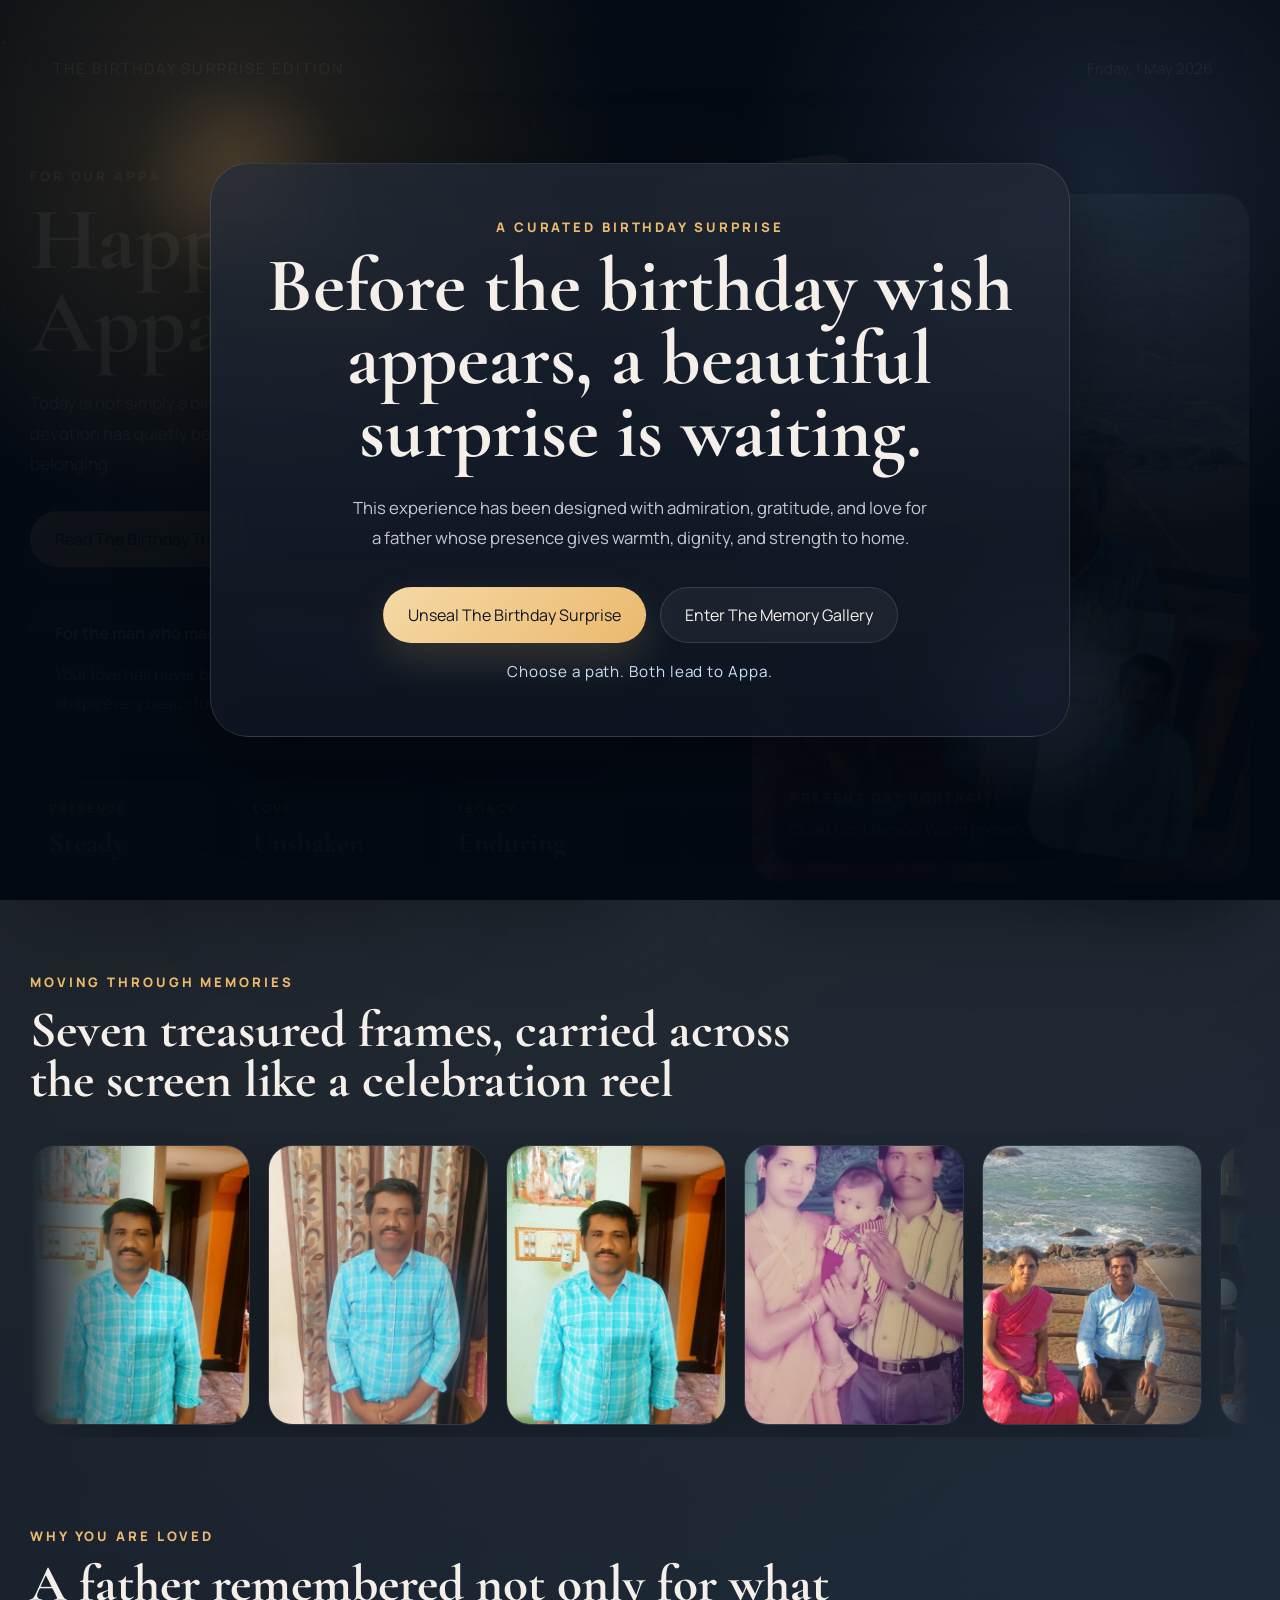
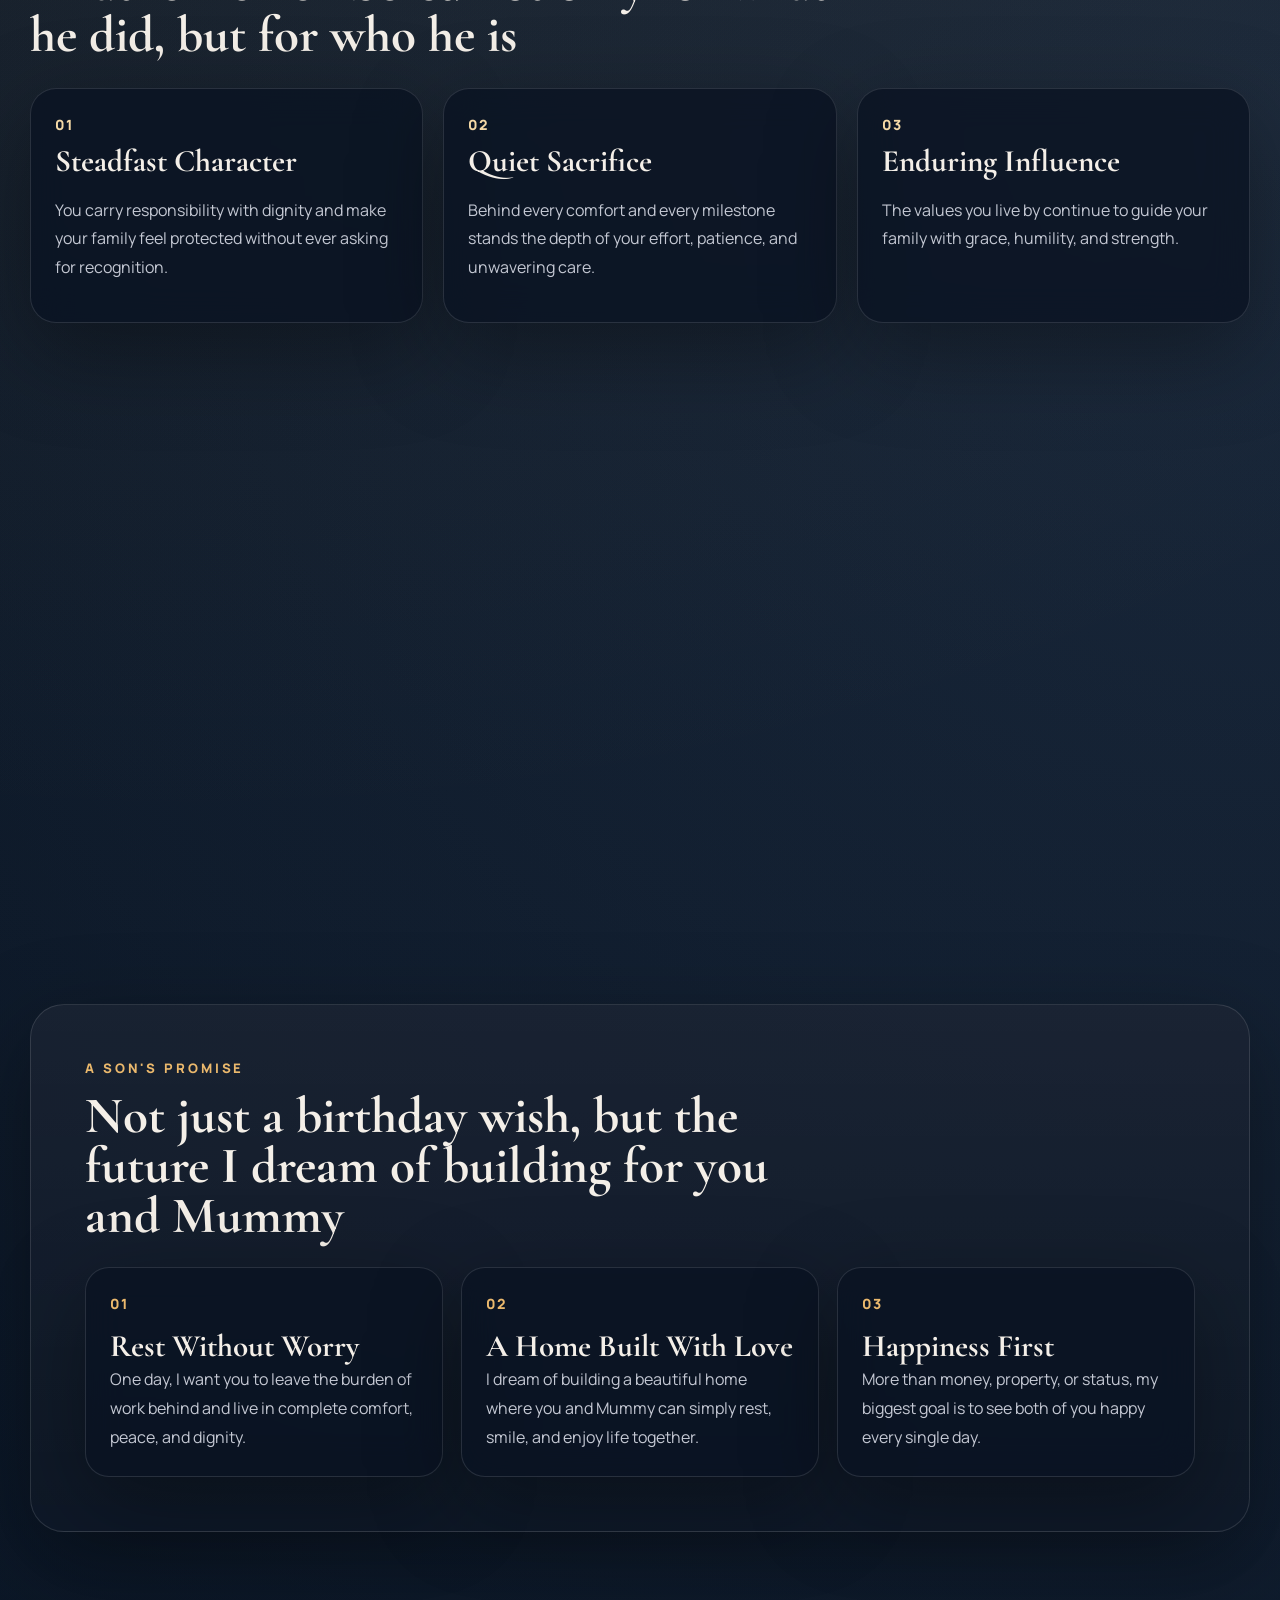
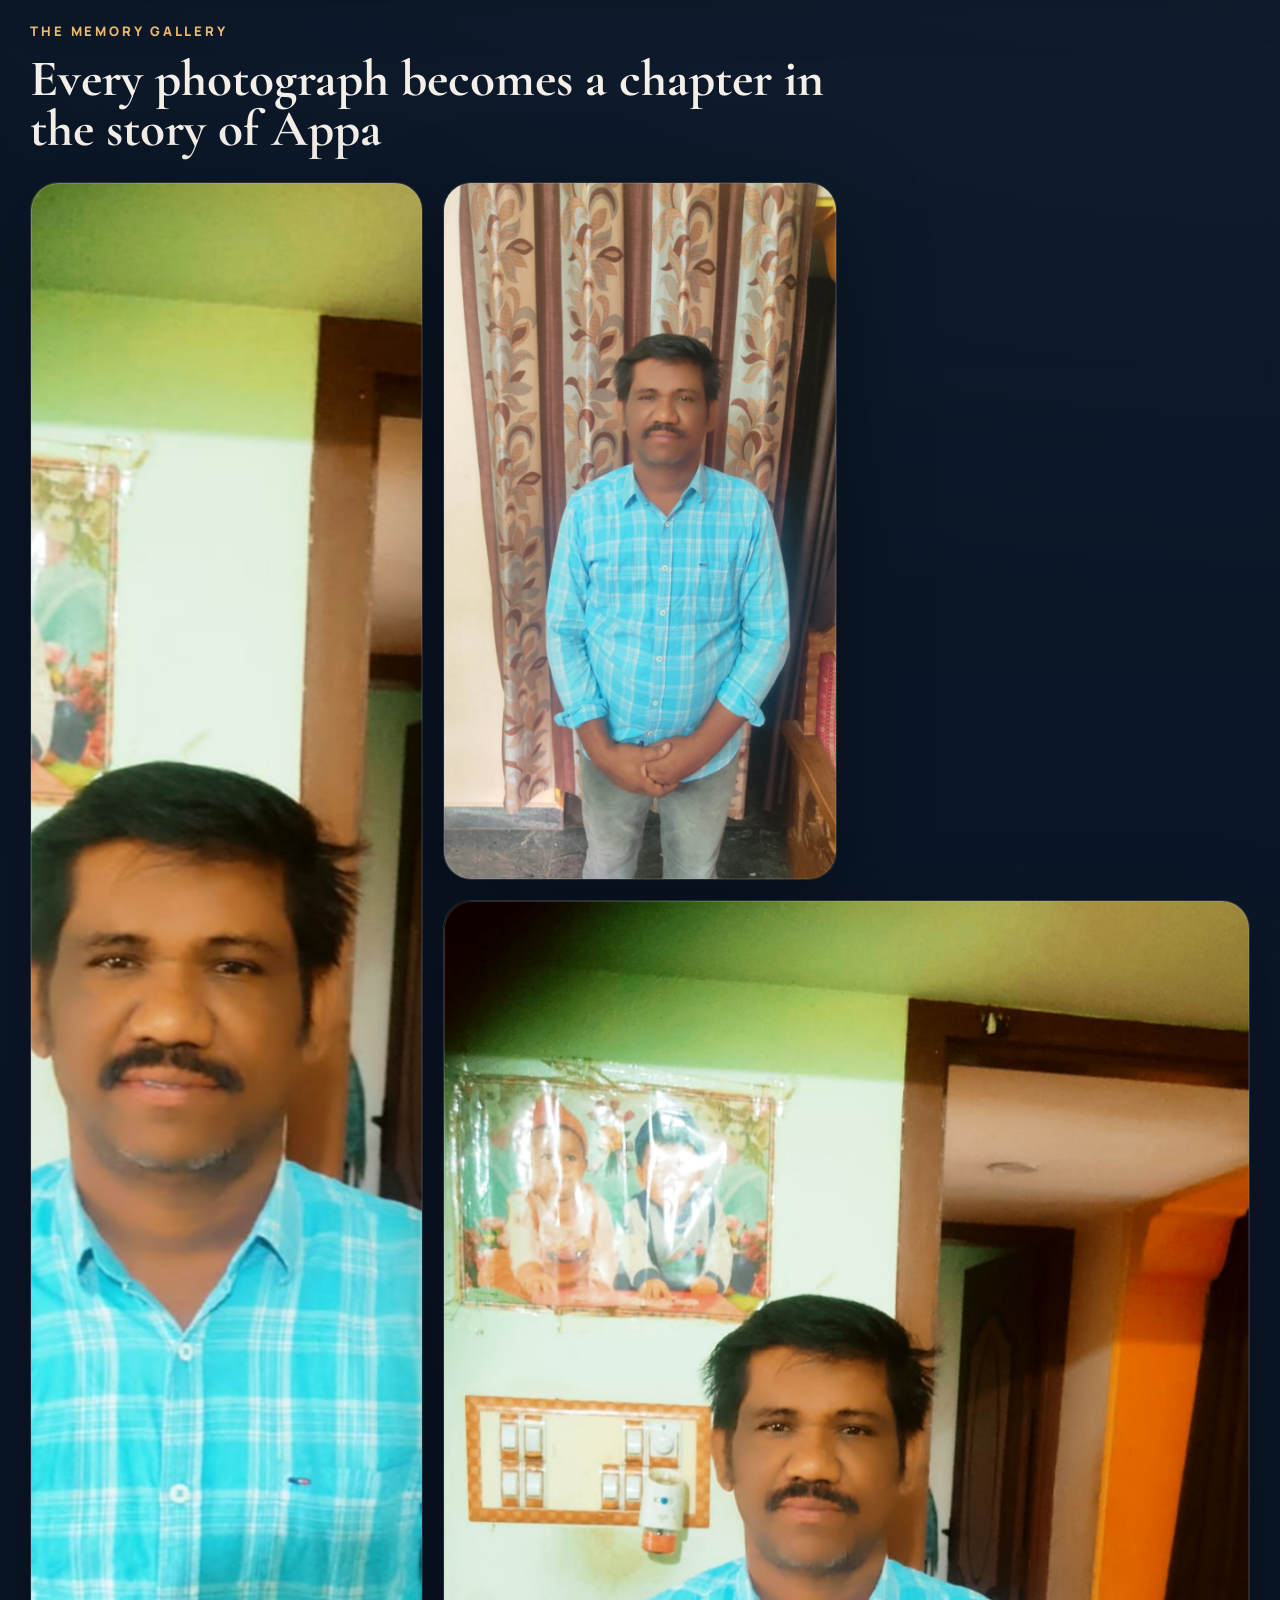
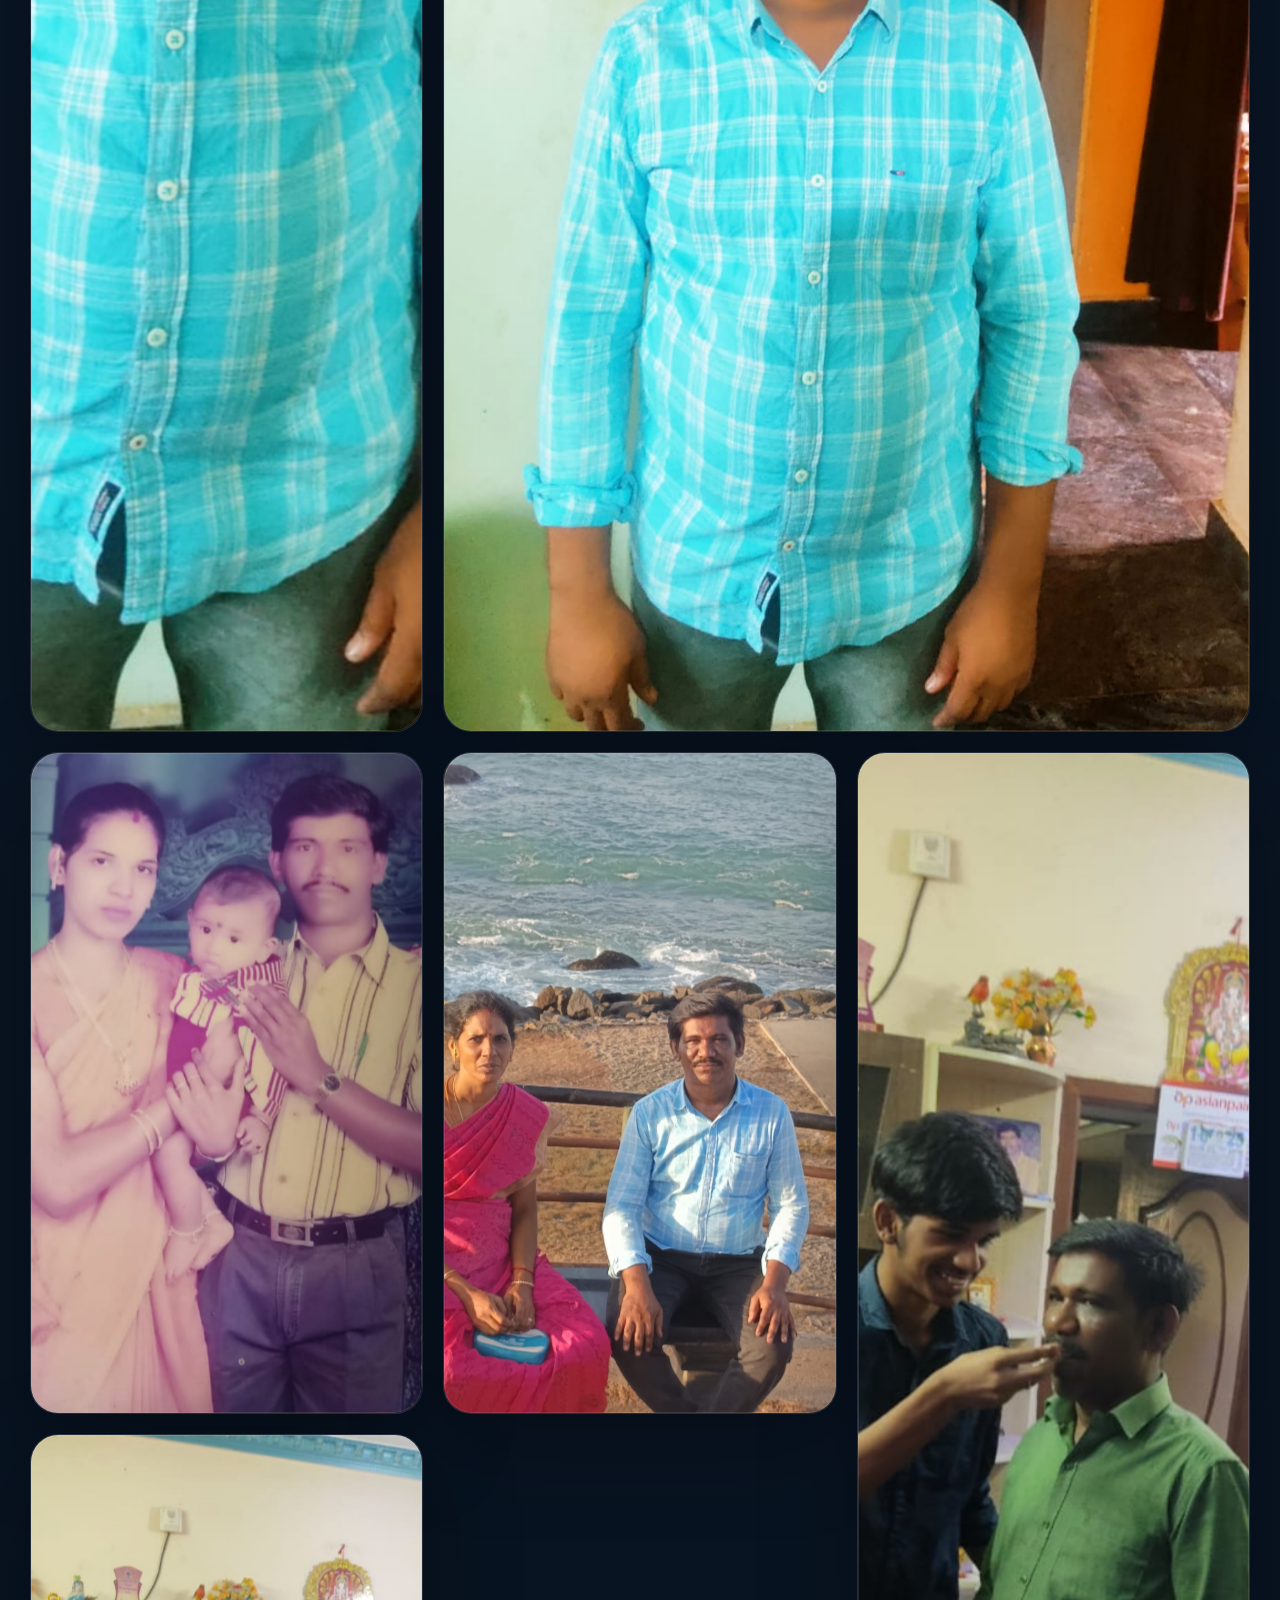
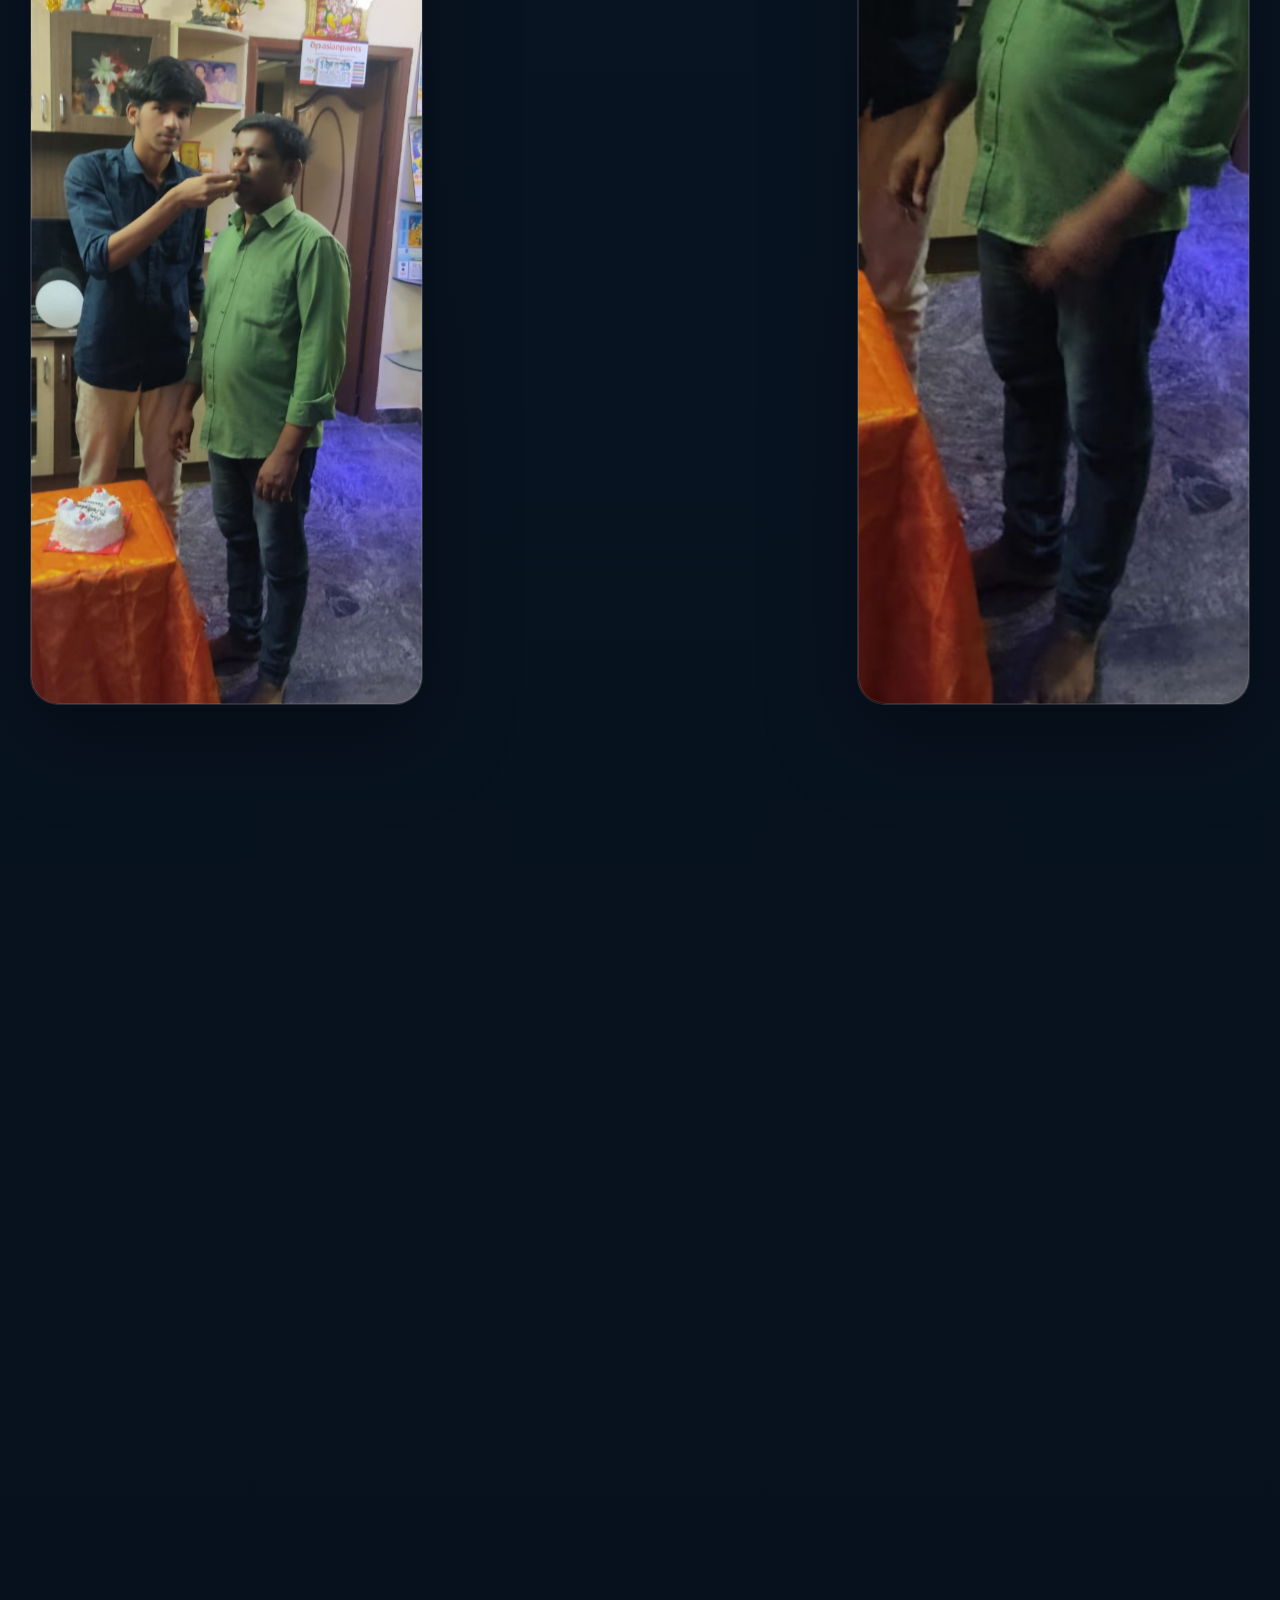
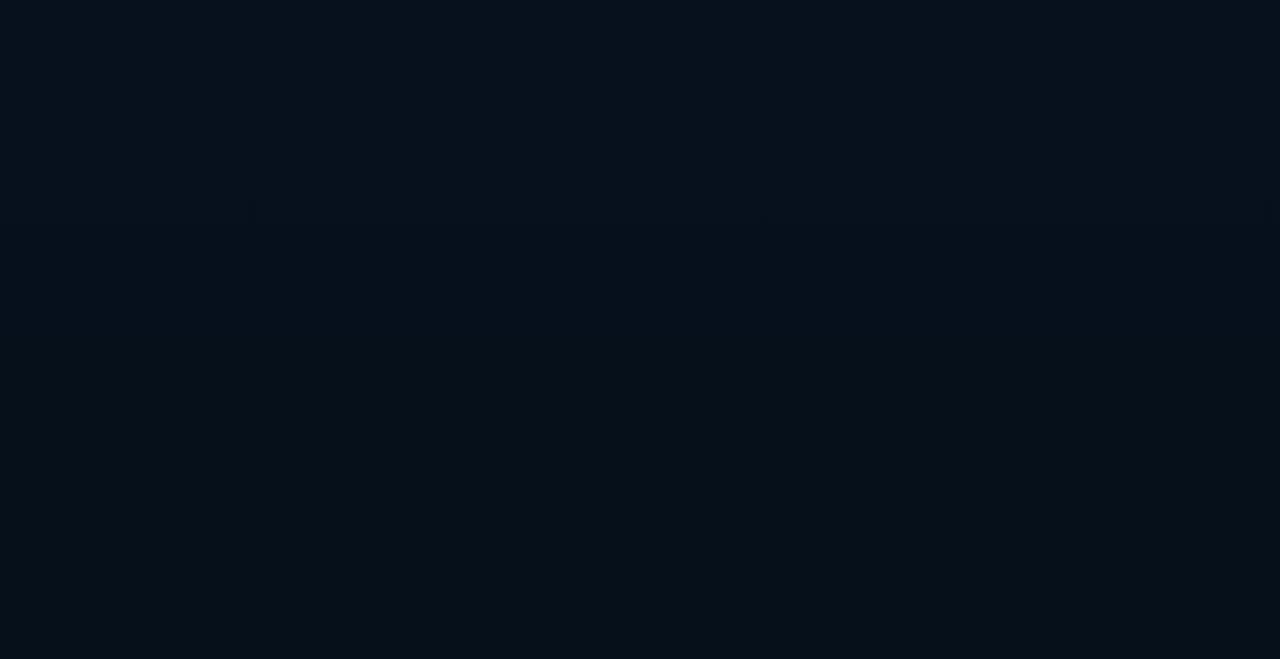
==== surprise-v2.html @ 68d5ec94 "Birthday surprise site" ====
<!DOCTYPE html>
<html lang="en">
  <head>
    <meta charset="UTF-8" />
    <meta name="viewport" content="width=device-width, initial-scale=1.0" />
    <title>Happy Birthday Appa</title>
    <meta
      name="description"
      content="A cinematic birthday surprise website for Appa, filled with animated memories, heartfelt words, and a premium celebration experience."
    />
    <link rel="preconnect" href="https://fonts.googleapis.com" />
    <link rel="preconnect" href="https://fonts.gstatic.com" crossorigin />
    <link
      href="https://fonts.googleapis.com/css2?family=Cormorant+Garamond:wght@500;600;700&family=Manrope:wght@400;500;600;700;800&display=swap"
      rel="stylesheet"
    />
    <link rel="stylesheet" href="styles.css" />
  </head>
  <body class="is-locked">
    <div class="spotlight" id="spotlight" aria-hidden="true"></div>
    <div class="noise-layer" aria-hidden="true"></div>
    <div class="starfield" id="starfield" aria-hidden="true"></div>
    <div class="confetti-layer" id="confettiLayer" aria-hidden="true"></div>

    <section class="intro-screen" id="introScreen" aria-label="Birthday surprise entry">
      <div class="intro-orb intro-orb-one"></div>
      <div class="intro-orb intro-orb-two"></div>

      <div class="intro-panel">
        <p class="eyebrow">A Curated Birthday Surprise</p>
        <h2 class="intro-title">
          Before the birthday wish appears, a beautiful surprise is waiting.
        </h2>
        <p class="intro-copy">
          This experience has been designed with admiration, gratitude, and love
          for a father whose presence gives warmth, dignity, and strength to home.
        </p>

        <div class="intro-actions">
          <button class="button primary intro-trigger" type="button" data-target="hero">
            Unseal The Birthday Surprise
          </button>
          <button class="button secondary intro-trigger" type="button" data-target="gallery">
            Enter The Memory Gallery
          </button>
        </div>

        <p class="intro-footnote">Choose a path. Both lead to Appa.</p>
      </div>
    </section>

    <div class="page-shell">
      <div class="ambient ambient-one"></div>
      <div class="ambient ambient-two"></div>
      <div class="ambient ambient-three"></div>

      <header class="hero" id="hero">
        <nav class="topbar">
          <span class="brand">The Birthday Surprise Edition</span>
          <span class="day-badge" id="todayBadge"></span>
        </nav>

        <section class="hero-grid">
          <div class="hero-copy reveal">
            <p class="eyebrow">For Our Appa</p>
            <h1 class="hero-title">
              Happy Birthday Appa <span class="emoji-line">🫶🌍🫂</span>
            </h1>
            <p class="lead">
              Today is not simply a birthday. It is a celebration of the man
              whose devotion has quietly become the foundation of family, memory,
              and belonging.
            </p>

            <div class="hero-actions">
              <a class="button primary" href="#letter">Read The Birthday Tribute</a>
              <a class="button secondary" href="#gallery">See The Animated Memories</a>
            </div>

            <div class="hero-quote">
              <strong>For the man who made ordinary days feel secure.</strong>
              <p>
                Your love has never been loud, yet it has always been powerful
                enough to shape every beautiful part of our lives.
              </p>
            </div>

            <div class="honor-ribbon reveal delay-1">
              <article class="honor-item">
                <span>Presence</span>
                <strong>Steady</strong>
              </article>
              <article class="honor-item">
                <span>Love</span>
                <strong>Unshaken</strong>
              </article>
              <article class="honor-item">
                <span>Legacy</span>
                <strong>Enduring</strong>
              </article>
            </div>
          </div>

          <div class="hero-stage reveal delay-1">
            <div class="stage-panel stage-main">
              <img
                src="assets/appa-image-5.jpeg"
                alt="Appa standing confidently in a blue shirt"
              />
              <div class="stage-caption">
                <span>Present Day Portrait</span>
                <p>Quiet confidence. Warm presence. Unmistakably Appa.</p>
              </div>
            </div>

            <div class="stage-panel stage-side stage-side-top">
              <img
                src="assets/appa-image-1.jpeg"
                alt="A birthday cake moment shared with Appa"
              />
            </div>

            <div class="stage-panel stage-side stage-side-bottom">
              <img
                src="assets/appa-image-3.jpeg"
                alt="Appa seated by the seaside with family"
              />
            </div>
          </div>
        </section>
      </header>

      <main>
        <section class="section marquee-section reveal" aria-label="Animated photo ribbon">
          <div class="section-head">
            <p class="eyebrow">Moving Through Memories</p>
            <h2>Seven treasured frames, carried across the screen like a celebration reel</h2>
          </div>

          <div class="marquee-shell">
            <div class="marquee-track">
              <figure class="marquee-card"><img src="assets/appa-image-1.jpeg" alt="Birthday memory with Appa" /></figure>
              <figure class="marquee-card"><img src="assets/appa-image-2.jpeg" alt="Appa smiling during a birthday moment" /></figure>
              <figure class="marquee-card"><img src="assets/appa-image-3.jpeg" alt="Appa with family by the sea" /></figure>
              <figure class="marquee-card"><img src="assets/appa-image-4.jpeg" alt="A cherished older family photograph" /></figure>
              <figure class="marquee-card"><img src="assets/appa-image-5.jpeg" alt="Portrait of Appa in a blue shirt" /></figure>
              <figure class="marquee-card"><img src="assets/appa-image-6.jpeg" alt="Appa standing near patterned curtains" /></figure>
              <figure class="marquee-card"><img src="assets/appa-image-7.jpeg" alt="Appa smiling gently indoors" /></figure>
              <figure class="marquee-card" aria-hidden="true"><img src="assets/appa-image-1.jpeg" alt="" /></figure>
              <figure class="marquee-card" aria-hidden="true"><img src="assets/appa-image-2.jpeg" alt="" /></figure>
              <figure class="marquee-card" aria-hidden="true"><img src="assets/appa-image-3.jpeg" alt="" /></figure>
              <figure class="marquee-card" aria-hidden="true"><img src="assets/appa-image-4.jpeg" alt="" /></figure>
              <figure class="marquee-card" aria-hidden="true"><img src="assets/appa-image-5.jpeg" alt="" /></figure>
              <figure class="marquee-card" aria-hidden="true"><img src="assets/appa-image-6.jpeg" alt="" /></figure>
              <figure class="marquee-card" aria-hidden="true"><img src="assets/appa-image-7.jpeg" alt="" /></figure>
            </div>
          </div>
        </section>

        <section class="section tribute reveal">
          <div class="section-head">
            <p class="eyebrow">Why You Are Loved</p>
            <h2>A father remembered not only for what he did, but for who he is</h2>
          </div>

          <div class="tribute-grid">
            <article class="tribute-card">
              <span>01</span>
              <h3>Steadfast Character</h3>
              <p>You carry responsibility with dignity and make your family feel protected without ever asking for recognition.</p>
            </article>
            <article class="tribute-card">
              <span>02</span>
              <h3>Quiet Sacrifice</h3>
              <p>Behind every comfort and every milestone stands the depth of your effort, patience, and unwavering care.</p>
            </article>
            <article class="tribute-card">
              <span>03</span>
              <h3>Enduring Influence</h3>
              <p>The values you live by continue to guide your family with grace, humility, and strength.</p>
            </article>
          </div>
        </section>

        <section class="section legacy-section reveal">
          <div class="legacy-layout">
            <div class="legacy-copy">
              <p class="eyebrow">A Life Of Meaning</p>
              <h2>A father whose character became the standard for home, effort, and love</h2>
              <p class="legacy-lead">
                Some people create memories. Appa creates stability, belonging,
                and the kind of love that quietly becomes the centre of a family.
              </p>
            </div>

            <div class="legacy-stack">
              <article class="legacy-card legacy-card-large">
                <span>What remains unforgettable</span>
                <h3>His calm strength in every season of life</h3>
                <p>Through celebration, responsibility, and ordinary days, Appa carries himself with a sincerity that leaves a lasting mark on everyone around him.</p>
              </article>
              <article class="legacy-card">
                <span>What family feels</span>
                <p>Safety, respect, and warmth. Not because it is spoken often, but because it has always been lived fully.</p>
              </article>
              <article class="legacy-card">
                <span>What this day honours</span>
                <p>Not only a birthday, but a remarkable man whose love continues to shape the story of his family.</p>
              </article>
            </div>
          </div>
        </section>

        <section class="section promise-note reveal">
          <div class="promise-shell">
            <div class="promise-intro">
              <p class="eyebrow">A Son's Promise</p>
              <h2>Not just a birthday wish, but the future I dream of building for you and Mummy</h2>
            </div>

            <div class="dream-grid">
              <article class="dream-card">
                <span>01</span>
                <h3>Rest Without Worry</h3>
                <p>One day, I want you to leave the burden of work behind and live in complete comfort, peace, and dignity.</p>
              </article>
              <article class="dream-card">
                <span>02</span>
                <h3>A Home Built With Love</h3>
                <p>I dream of building a beautiful home where you and Mummy can simply rest, smile, and enjoy life together.</p>
              </article>
              <article class="dream-card">
                <span>03</span>
                <h3>Happiness First</h3>
                <p>More than money, property, or status, my biggest goal is to see both of you happy every single day.</p>
              </article>
            </div>
          </div>
        </section>

        <section class="section gallery-section reveal" id="gallery">
          <div class="section-head">
            <p class="eyebrow">The Memory Gallery</p>
            <h2>Every photograph becomes a chapter in the story of Appa</h2>
          </div>

          <div class="memory-grid">
            <figure class="memory-card memory-card-tall" data-tilt-card data-lightbox-trigger data-caption="A tender birthday moment, full of affection and celebration.">
              <img src="assets/appa-image-1.jpeg" alt="A birthday cake moment shared with Appa" loading="eager" />
              <figcaption><span>Birthday Joy</span><p>A moment where affection and celebration meet.</p></figcaption>
            </figure>
            <figure class="memory-card" data-tilt-card data-lightbox-trigger data-caption="A candid smile beside Appa, capturing the warmth of family.">
              <img src="assets/appa-image-2.jpeg" alt="Appa smiling during a birthday moment" loading="lazy" />
              <figcaption><span>Shared Laughter</span><p>The kind of joy that only family can create.</p></figcaption>
            </figure>
            <figure class="memory-card memory-card-wide" data-tilt-card data-lightbox-trigger data-caption="Appa by the sea, surrounded by calm light and family presence.">
              <img src="assets/appa-image-3.jpeg" alt="Appa with family by the sea" loading="lazy" />
              <figcaption><span>Seaside Calm</span><p>Grace, quiet composure, and a beautiful day together.</p></figcaption>
            </figure>
            <figure class="memory-card" data-tilt-card data-lightbox-trigger data-caption="A precious older portrait that carries the tenderness of family beginnings.">
              <img src="assets/appa-image-4.jpeg" alt="A cherished older family photograph" loading="lazy" />
              <figcaption><span>Early Love</span><p>An heirloom memory that feels timeless.</p></figcaption>
            </figure>
            <figure class="memory-card" data-tilt-card data-lightbox-trigger data-caption="A strong portrait of Appa, standing with calm confidence.">
              <img src="assets/appa-image-5.jpeg" alt="Portrait of Appa in a blue shirt" loading="lazy" />
              <figcaption><span>Strength In Simplicity</span><p>The presence that makes every room feel steadier.</p></figcaption>
            </figure>
            <figure class="memory-card memory-card-tall" data-tilt-card data-lightbox-trigger data-caption="A portrait filled with dignity, warmth, and quiet stillness.">
              <img src="assets/appa-image-6.jpeg" alt="Appa standing near patterned curtains" loading="lazy" />
              <figcaption><span>Graceful Stillness</span><p>A portrait with calmness written into every detail.</p></figcaption>
            </figure>
            <figure class="memory-card" data-tilt-card data-lightbox-trigger data-caption="A gentle smile that carries familiarity, warmth, and home.">
              <img src="assets/appa-image-7.jpeg" alt="Appa smiling gently indoors" loading="lazy" />
              <figcaption><span>Warm Familiarity</span><p>The smile that turns a house into home.</p></figcaption>
            </figure>
          </div>
        </section>

        <section class="section letter reveal" id="letter">
          <div class="letter-panel">
            <p class="eyebrow">A Birthday Tribute</p>
            <h2>To Appa, with all the love I do not say every day</h2>
            <p>
              Dear Appa, Happy Birthday. I may not speak to you every day, and
              sometimes it may look as if I do not show enough care or love. But
              that is never because you mean less to me. I know you carry work,
              responsibility, and many burdens, so many times I stay silent even
              when my heart is full.
            </p>
            <p>
              You are one of my greatest happinesses in life, even though I have
              not told you that enough. From my childhood itself, whenever I asked
              for something, you and Mummy tried your best to give it to me. Even
              when money was not there at the right time, later, when it became
              possible, you still bought it for me. In my life, I have asked for
              many things, and you have given me more than I could ever measure.
            </p>
            <p>
              If I get angry now and then, it is not because I do not value you.
              My mind is under pressure from projects, studies, friends, and many
              thoughts I do not always know how to carry. I have never lived away
              from home in a hostel, so sometimes my stress stays inside the house
              and comes out as anger. But behind all of that, Appa, there is only love.
            </p>
            <p>
              I have a dream for the future. After I begin earning, I do not want
              you to sit in the shop at Akshaya Traders every day. I want you to
              give it on rent and live peacefully. I do not want your property for
              myself. That is your property, and it is our family's dignity. I have
              a different mindset. I want to build my own life, and I want everything
              to go to Akshaya.
            </p>
            <p>
              My dream is simple in my heart, even if it looks grand in words: I
              want you and Mummy to rest, sleep peacefully, watch television without
              worry, and live in a beautiful big home built by me. I imagine a place
              with open space, a farm, animals, birds, comfort, security, and every
              facility that makes life easy. I want technology to serve you, not tire
              you. I want you both to enjoy life with dignity, safety, and happiness.
            </p>
            <p>
              More than all of that, I want you to know this: the biggest gift in my
              life is not money, not wealth, and not comfort. It is you and Mummy.
              You paid for my life from school to college and made me able to stand
              in this world. That is the greatest blessing I could ever receive. I am
              the luckiest child in the world, not because I am rich, but because I
              have parents like you.
            </p>
            <p class="signature">I love you, Appa. Anyway, Happy Birthday Daddy 🌍🫂</p>
          </div>
        </section>

        <section class="section video-surprise reveal" id="video-surprise">
          <div class="video-shell">
            <div class="video-copy">
              <p class="eyebrow">Here One Surprise...</p>
              <h2>One more gift is waiting below</h2>
              <p>
                This final reveal is reserved for a personal video surprise made with love for Appa.
              </p>
            </div>

            <div class="video-actions">
              <button class="button primary" id="videoRevealButton" type="button">
                Open The Final Surprise
              </button>
            </div>

            <div class="video-frame" id="videoFrame" hidden>
              <video id="surpriseVideo" controls preload="metadata" playsinline>
                <source src="assets/appa-surprise-video.mp4" type="video/mp4" />
                Your browser does not support the video tag.
              </video>
              <div class="video-fallback" id="videoFallback" hidden>
                Add your video as <code>assets/appa-surprise-video.mp4</code> and this section will play it.
              </div>
            </div>
          </div>
        </section>
      </main>

      <footer class="footer reveal">
        <p>Crafted as a heartfelt surprise for Appa, with motion, memory, and love.</p>
      </footer>
    </div>

    <div class="lightbox" id="lightbox" aria-hidden="true">
      <button class="lightbox-close" id="lightboxClose" type="button" aria-label="Close image preview">
        Close
      </button>
      <figure class="lightbox-figure">
        <img id="lightboxImage" src="" alt="" />
        <figcaption id="lightboxCaption"></figcaption>
      </figure>
    </div>

    <script src="script-v2.js"></script>
  </body>
</html>
---- styles.css ----
:root {
  --bg: #07111d;
  --bg-soft: #0d1b2b;
  --surface: rgba(9, 19, 34, 0.78);
  --surface-strong: rgba(255, 250, 242, 0.08);
  --line: rgba(255, 255, 255, 0.12);
  --text: #f4efe8;
  --muted: #c4c8d3;
  --gold: #ebb96d;
  --gold-soft: #f5d9a6;
  --blue: #8db9f7;
  --blue-soft: #cae1ff;
  --shadow: 0 28px 90px rgba(0, 0, 0, 0.34);
  --radius-xl: 34px;
  --radius-lg: 26px;
  --radius-md: 20px;
  --radius-sm: 14px;
  --max-width: 1220px;
}

* {
  box-sizing: border-box;
}

html {
  scroll-behavior: smooth;
}

body {
  margin: 0;
  min-height: 100vh;
  font-family: "Manrope", sans-serif;
  color: var(--text);
  background:
    radial-gradient(circle at 15% 0%, rgba(235, 185, 109, 0.12), transparent 28%),
    radial-gradient(circle at 100% 20%, rgba(141, 185, 247, 0.12), transparent 30%),
    linear-gradient(180deg, #08111b 0%, #0b1728 48%, #06101b 100%);
  overflow-x: hidden;
}

body.is-locked {
  overflow: hidden;
}

body::before {
  content: "";
  position: fixed;
  inset: 0;
  background:
    radial-gradient(circle at var(--spot-x, 50%) var(--spot-y, 20%), rgba(245, 217, 166, 0.1), transparent 18%),
    linear-gradient(180deg, rgba(255, 255, 255, 0.02), transparent 24%);
  pointer-events: none;
  z-index: 0;
}

img {
  display: block;
  max-width: 100%;
}

button,
a {
  font: inherit;
}

.noise-layer {
  position: fixed;
  inset: 0;
  opacity: 0.08;
  pointer-events: none;
  background-image:
    linear-gradient(rgba(255, 255, 255, 0.06) 1px, transparent 1px),
    linear-gradient(90deg, rgba(255, 255, 255, 0.04) 1px, transparent 1px);
  background-size: 130px 130px;
}

.spotlight {
  position: fixed;
  inset: 0;
  pointer-events: none;
  z-index: 0;
  background: radial-gradient(circle at var(--spot-x, 50%) var(--spot-y, 20%), rgba(141, 185, 247, 0.1), transparent 22%);
}

.starfield {
  position: fixed;
  inset: 0;
  pointer-events: none;
  z-index: 0;
  overflow: hidden;
}

.star {
  position: absolute;
  width: 3px;
  height: 3px;
  border-radius: 999px;
  background: rgba(255, 255, 255, 0.9);
  box-shadow: 0 0 12px rgba(255, 255, 255, 0.5);
  animation: twinkle var(--duration, 4s) ease-in-out infinite;
  opacity: 0.5;
}

.page-shell {
  position: relative;
  width: min(calc(100% - 32px), var(--max-width));
  margin: 0 auto;
  padding: 28px 0 72px;
}

.ambient {
  position: fixed;
  border-radius: 999px;
  filter: blur(16px);
  opacity: 0.55;
  pointer-events: none;
}

.ambient-one {
  top: 10%;
  left: -4%;
  width: 280px;
  height: 280px;
  background: radial-gradient(circle, rgba(235, 185, 109, 0.24), transparent 70%);
}

.ambient-two {
  right: -4%;
  top: 32%;
  width: 320px;
  height: 320px;
  background: radial-gradient(circle, rgba(141, 185, 247, 0.2), transparent 72%);
}

.ambient-three {
  left: 20%;
  bottom: 10%;
  width: 240px;
  height: 240px;
  background: radial-gradient(circle, rgba(255, 230, 188, 0.08), transparent 70%);
}

.intro-screen {
  position: fixed;
  inset: 0;
  z-index: 40;
  display: grid;
  place-items: center;
  padding: 24px;
  background:
    radial-gradient(circle at 18% 16%, rgba(235, 185, 109, 0.16), transparent 30%),
    radial-gradient(circle at 86% 20%, rgba(141, 185, 247, 0.14), transparent 28%),
    linear-gradient(180deg, rgba(3, 9, 17, 0.92), rgba(3, 9, 17, 0.98));
  transition: opacity 650ms ease, visibility 650ms ease;
}

.intro-screen.is-hidden {
  opacity: 0;
  visibility: hidden;
}

.intro-orb {
  position: absolute;
  border-radius: 999px;
  filter: blur(12px);
  opacity: 0.9;
  animation: drift 9s ease-in-out infinite alternate;
}

.intro-orb-one {
  width: 220px;
  height: 220px;
  top: 8%;
  left: 10%;
  background: radial-gradient(circle, rgba(235, 185, 109, 0.22), transparent 70%);
}

.intro-orb-two {
  width: 240px;
  height: 240px;
  right: 10%;
  bottom: 10%;
  background: radial-gradient(circle, rgba(141, 185, 247, 0.18), transparent 70%);
  animation-delay: 1.2s;
}

.intro-panel {
  position: relative;
  width: min(100%, 860px);
  padding: clamp(28px, 5vw, 54px);
  text-align: center;
  border-radius: 38px;
  border: 1px solid rgba(255, 255, 255, 0.12);
  background:
    linear-gradient(180deg, rgba(255, 255, 255, 0.08), rgba(255, 255, 255, 0.02)),
    rgba(9, 19, 34, 0.72);
  backdrop-filter: blur(22px);
  box-shadow: var(--shadow);
}

.eyebrow {
  margin: 0 0 14px;
  color: var(--gold);
  font-size: 0.82rem;
  font-weight: 800;
  letter-spacing: 0.22em;
  text-transform: uppercase;
}

.intro-title,
.hero-title,
h2,
h3 {
  margin: 0;
  font-family: "Cormorant Garamond", serif;
}

.intro-title {
  font-size: clamp(3rem, 6vw, 5.4rem);
  line-height: 0.95;
}

.intro-copy {
  max-width: 58ch;
  margin: 24px auto 0;
  color: var(--muted);
  font-size: 1.05rem;
  line-height: 1.8;
}

.intro-actions,
.hero-actions {
  display: flex;
  flex-wrap: wrap;
  gap: 14px;
}

.intro-actions {
  justify-content: center;
  margin-top: 34px;
}

.intro-footnote {
  margin: 18px 0 0;
  color: var(--blue-soft);
  font-size: 0.95rem;
  letter-spacing: 0.06em;
}

.button {
  display: inline-flex;
  align-items: center;
  justify-content: center;
  min-width: 224px;
  padding: 16px 24px;
  border-radius: 999px;
  border: 1px solid transparent;
  cursor: pointer;
  text-decoration: none;
  transition: transform 180ms ease, box-shadow 180ms ease, border-color 180ms ease;
}

.button:hover {
  transform: translateY(-2px);
}

.button.primary {
  color: #0f1520;
  background: linear-gradient(135deg, var(--gold-soft), var(--gold));
  box-shadow: 0 18px 40px rgba(235, 185, 109, 0.18);
}

.button.secondary {
  color: var(--text);
  border-color: rgba(255, 255, 255, 0.12);
  background: rgba(255, 255, 255, 0.05);
}

.topbar {
  display: flex;
  align-items: center;
  justify-content: space-between;
  gap: 16px;
  padding: 18px 22px;
  border: 1px solid var(--line);
  border-radius: 999px;
  background: rgba(8, 18, 31, 0.54);
  backdrop-filter: blur(20px);
  box-shadow: var(--shadow);
}

.brand,
.day-badge {
  color: var(--muted);
  font-size: 0.94rem;
}

.brand {
  letter-spacing: 0.14em;
  text-transform: uppercase;
}

.day-badge {
  padding: 10px 14px;
  border-radius: 999px;
  border: 1px solid rgba(255, 255, 255, 0.08);
  background: rgba(255, 255, 255, 0.04);
}

.hero,
.section,
.footer {
  position: relative;
  z-index: 1;
}

.hero-grid {
  display: grid;
  grid-template-columns: 1fr 0.98fr;
  gap: 34px;
  padding-top: 54px;
}

.hero-copy {
  align-self: center;
}

.hero-title {
  font-size: clamp(3.5rem, 7vw, 6.5rem);
  line-height: 0.92;
}

.emoji-line {
  display: inline-block;
  margin-left: 0.08em;
  font-size: 0.74em;
}

.lead,
.hero-quote p,
.section-head p:last-child,
.tribute-card p,
.memory-card p,
.letter-panel p,
.footer p,
.stage-caption p {
  color: var(--muted);
  line-height: 1.8;
}

.lead {
  max-width: 56ch;
  margin: 24px 0 0;
  font-size: 1.05rem;
}

.hero-actions {
  margin: 32px 0;
}

.hero-quote {
  padding: 22px 24px;
  border-radius: var(--radius-lg);
  border: 1px solid var(--line);
  background: rgba(255, 255, 255, 0.05);
  backdrop-filter: blur(18px);
  box-shadow: var(--shadow);
}

.hero-quote strong {
  display: block;
  margin-bottom: 8px;
  font-size: 1rem;
  color: var(--text);
}

.honor-ribbon {
  display: grid;
  grid-template-columns: repeat(3, minmax(0, 1fr));
  gap: 14px;
  margin-top: 24px;
}

.honor-item {
  padding: 18px;
  border-radius: 22px;
  border: 1px solid var(--line);
  background: rgba(255, 255, 255, 0.04);
  backdrop-filter: blur(16px);
  box-shadow: var(--shadow);
}

.honor-item span,
.legacy-card span {
  display: block;
  margin-bottom: 8px;
  color: var(--gold-soft);
  font-size: 0.78rem;
  font-weight: 800;
  letter-spacing: 0.14em;
  text-transform: uppercase;
}

.honor-item strong {
  font-family: "Cormorant Garamond", serif;
  font-size: 1.8rem;
  font-weight: 700;
}

.hero-stage {
  position: relative;
  min-height: 720px;
}

.stage-panel {
  position: absolute;
  overflow: hidden;
  border-radius: 30px;
  border: 1px solid rgba(255, 255, 255, 0.1);
  background: rgba(255, 255, 255, 0.04);
  box-shadow: var(--shadow);
}

.stage-panel img {
  width: 100%;
  height: 100%;
  object-fit: cover;
}

.stage-main {
  inset: 30px 0 0 88px;
}

.stage-side {
  width: 210px;
  height: 250px;
  backdrop-filter: blur(18px);
}

.stage-side-top {
  top: 0;
  left: 0;
  transform: rotate(-8deg);
  animation: floatCardLeft 6.5s ease-in-out infinite;
}

.stage-side-bottom {
  right: 0;
  bottom: 22px;
  transform: rotate(8deg);
  animation: floatCardRight 6.5s ease-in-out infinite 1s;
}

.stage-caption {
  position: absolute;
  inset: auto 20px 20px 20px;
  padding: 18px;
  border-radius: 22px;
  background: linear-gradient(180deg, rgba(6, 12, 20, 0.08), rgba(6, 12, 20, 0.84));
}

.stage-caption span,
.memory-card span,
.tribute-card span {
  display: inline-flex;
  margin-bottom: 8px;
  color: var(--gold-soft);
  font-size: 0.88rem;
  font-weight: 800;
  letter-spacing: 0.14em;
  text-transform: uppercase;
}

.stage-caption p {
  margin: 0;
}

.section {
  padding-top: 90px;
}

.section-head {
  max-width: 800px;
  margin-bottom: 28px;
}

h2 {
  font-size: clamp(2.4rem, 4vw, 4rem);
  line-height: 0.98;
}

h3 {
  font-size: 1.95rem;
}

.marquee-shell {
  overflow: hidden;
  padding: 12px 0;
  mask-image: linear-gradient(90deg, transparent, #000 10%, #000 90%, transparent);
}

.marquee-track {
  display: flex;
  gap: 18px;
  width: max-content;
  animation: marquee 34s linear infinite;
}

.marquee-card {
  width: 220px;
  height: 280px;
  margin: 0;
  overflow: hidden;
  border-radius: 24px;
  border: 1px solid rgba(255, 255, 255, 0.1);
  box-shadow: var(--shadow);
}

.marquee-card img {
  width: 100%;
  height: 100%;
  object-fit: cover;
}

.tribute-grid {
  display: grid;
  grid-template-columns: repeat(3, minmax(0, 1fr));
  gap: 20px;
}

.tribute-card,
.memory-card,
.letter-panel,
.dream-card {
  border: 1px solid var(--line);
  background: var(--surface);
  backdrop-filter: blur(18px);
  box-shadow: var(--shadow);
}

.tribute-card {
  padding: 24px;
  border-radius: var(--radius-lg);
}

.legacy-layout {
  display: grid;
  grid-template-columns: 0.95fr 1.05fr;
  gap: 24px;
  align-items: start;
}

.legacy-copy {
  position: sticky;
  top: 24px;
}

.legacy-lead {
  max-width: 50ch;
  color: var(--muted);
  line-height: 1.9;
  font-size: 1.03rem;
}

.legacy-stack {
  display: grid;
  gap: 18px;
}

.legacy-card {
  padding: 24px;
  border-radius: 28px;
  border: 1px solid var(--line);
  background:
    linear-gradient(180deg, rgba(255, 255, 255, 0.06), rgba(255, 255, 255, 0.02)),
    rgba(9, 19, 34, 0.72);
  box-shadow: var(--shadow);
}

.legacy-card p {
  margin: 0;
  color: var(--muted);
  line-height: 1.85;
}

.legacy-card-large {
  padding: 30px;
}

.legacy-card-large h3 {
  margin-bottom: 12px;
}

.promise-shell,
.video-shell {
  padding: clamp(28px, 5vw, 54px);
  border-radius: 34px;
  border: 1px solid var(--line);
  background:
    linear-gradient(180deg, rgba(255, 255, 255, 0.06), rgba(255, 255, 255, 0.02)),
    rgba(9, 19, 34, 0.72);
  box-shadow: var(--shadow);
}

.promise-intro,
.video-copy {
  max-width: 760px;
}

.dream-grid {
  display: grid;
  grid-template-columns: repeat(3, minmax(0, 1fr));
  gap: 18px;
  margin-top: 26px;
}

.dream-card {
  padding: 24px;
  border-radius: 24px;
}

.dream-card span {
  display: inline-flex;
  margin-bottom: 14px;
  color: var(--gold);
  font-size: 0.88rem;
  font-weight: 800;
  letter-spacing: 0.14em;
}

.dream-card p {
  margin: 0;
  color: var(--muted);
  line-height: 1.8;
}

.memory-grid {
  display: grid;
  grid-template-columns: repeat(12, minmax(0, 1fr));
  gap: 20px;
}

.memory-card {
  grid-column: span 4;
  position: relative;
  margin: 0;
  overflow: hidden;
  border-radius: 28px;
  cursor: pointer;
  transform-style: preserve-3d;
  transition: transform 220ms ease, box-shadow 220ms ease, border-color 220ms ease;
  isolation: isolate;
}

.memory-card::before {
  content: "";
  position: absolute;
  inset: 0;
  border-radius: inherit;
  padding: 1px;
  background: linear-gradient(
    135deg,
    rgba(245, 217, 166, 0.7),
    rgba(141, 185, 247, 0.55),
    rgba(235, 185, 109, 0.55)
  );
  mask: linear-gradient(#000 0 0) content-box, linear-gradient(#000 0 0);
  mask-composite: exclude;
  opacity: 0.28;
  transition: opacity 220ms ease;
  pointer-events: none;
  z-index: 2;
}

.memory-card::after {
  content: "";
  position: absolute;
  inset: 0;
  border-radius: inherit;
  background:
    radial-gradient(circle at 30% 20%, rgba(245, 217, 166, 0.18), transparent 52%),
    radial-gradient(circle at 70% 10%, rgba(141, 185, 247, 0.14), transparent 58%),
    linear-gradient(180deg, rgba(6, 12, 20, 0.06), rgba(6, 12, 20, 0.55));
  opacity: 0;
  transition: opacity 220ms ease;
  pointer-events: none;
  z-index: 1;
}

.memory-card:hover {
  border-color: rgba(235, 185, 109, 0.42);
  box-shadow: 0 26px 80px rgba(0, 0, 0, 0.42);
}

.memory-card:hover::before {
  opacity: 0.62;
}

.memory-card:hover::after {
  opacity: 1;
}

.memory-card img {
  width: 100%;
  height: 100%;
  min-height: 320px;
  object-fit: cover;
  transform: scale(1.02);
  transition: transform 500ms cubic-bezier(0.2, 0.8, 0.2, 1), filter 280ms ease;
  filter: saturate(1.02) contrast(1.02);
  will-change: transform;
}

.memory-card:hover img {
  transform: scale(1.09);
  filter: saturate(1.12) contrast(1.06);
}

.memory-card figcaption {
  position: absolute;
  inset: auto 16px 16px 16px;
  padding: 16px;
  border-radius: 20px;
  background: linear-gradient(180deg, rgba(6, 12, 20, 0.08), rgba(6, 12, 20, 0.88));
  border: 1px solid rgba(255, 255, 255, 0.08);
  transform: translateY(14px);
  opacity: 0;
  transition: transform 700ms ease, opacity 700ms ease, border-color 220ms ease;
  z-index: 3;
}

.memory-card.visible figcaption,
.memory-card:hover figcaption {
  transform: translateY(0);
  opacity: 1;
}

.memory-card:hover figcaption {
  border-color: rgba(245, 217, 166, 0.22);
}

.memory-card figcaption p {
  margin: 0;
}

.memory-card-wide {
  grid-column: span 8;
}

.memory-card-tall {
  grid-row: span 2;
}

.letter-panel {
  padding: clamp(30px, 5vw, 58px);
  border-radius: 34px;
  position: relative;
  overflow: hidden;
}

.letter-panel::before {
  content: "";
  position: absolute;
  inset: -40%;
  background: linear-gradient(
    120deg,
    transparent 35%,
    rgba(245, 217, 166, 0.12),
    transparent 65%
  );
  transform: translateX(-40%);
  opacity: 0;
  pointer-events: none;
}

.letter.visible .letter-panel::before {
  opacity: 1;
  animation: letterSheen 1400ms ease 1;
}

.signature {
  margin-top: 28px;
  color: var(--gold-soft) !important;
  font-size: 1.2rem;
  font-weight: 700;
}

.footer {
  padding-top: 54px;
  text-align: center;
}

.video-actions {
  margin-top: 28px;
}

.video-frame {
  margin-top: 24px;
  padding: 18px;
  border-radius: 28px;
  border: 1px solid var(--line);
  background: rgba(255, 255, 255, 0.04);
  box-shadow: var(--shadow);
}

.video-frame video {
  width: 100%;
  display: block;
  border-radius: 22px;
  background: #050b14;
}

.video-fallback {
  padding: 18px;
  color: var(--muted);
  line-height: 1.7;
}

.video-fallback code {
  color: var(--gold-soft);
}

.reveal {
  opacity: 0;
  transform: translateY(34px);
  transition: opacity 800ms ease, transform 800ms ease;
  transition-delay: var(--reveal-delay, 0ms);
}

.reveal.delay-1 {
  --reveal-delay: 120ms;
}

.reveal.visible {
  opacity: 1;
  transform: translateY(0);
}

.confetti-layer {
  position: fixed;
  inset: 0;
  z-index: 60;
  overflow: hidden;
  pointer-events: none;
}

.confetti {
  position: absolute;
  top: -10vh;
  width: 12px;
  height: 18px;
  border-radius: 4px;
  opacity: 0.96;
  animation: confettiFall linear forwards;
}

.lightbox {
  position: fixed;
  inset: 0;
  z-index: 80;
  display: grid;
  place-items: center;
  padding: 24px;
  visibility: hidden;
  opacity: 0;
  background: rgba(4, 10, 18, 0.82);
  backdrop-filter: blur(14px);
  transition: opacity 240ms ease, visibility 240ms ease;
}

.lightbox.is-open {
  visibility: visible;
  opacity: 1;
}

.lightbox-close {
  position: absolute;
  top: 20px;
  right: 20px;
  padding: 12px 18px;
  border: 1px solid rgba(255, 255, 255, 0.12);
  border-radius: 999px;
  color: var(--text);
  background: rgba(255, 255, 255, 0.06);
}

.lightbox-figure {
  width: min(100%, 920px);
  margin: 0;
  border-radius: 30px;
  overflow: hidden;
  border: 1px solid rgba(255, 255, 255, 0.12);
  background: rgba(10, 20, 34, 0.92);
  box-shadow: var(--shadow);
}

.lightbox-figure img {
  width: 100%;
  max-height: 78vh;
  object-fit: contain;
  background: #08101b;
}

.lightbox-figure figcaption {
  padding: 18px 22px 22px;
  color: var(--muted);
  line-height: 1.7;
}

@keyframes confettiFall {
  from {
    transform: translate3d(0, 0, 0) rotate(0deg);
  }

  to {
    transform: translate3d(var(--drift), 115vh, 0) rotate(720deg);
  }
}

@keyframes drift {
  from {
    transform: translate3d(0, 0, 0);
  }

  to {
    transform: translate3d(0, -8px, 0);
  }
}

@keyframes twinkle {
  0%,
  100% {
    opacity: 0.25;
    transform: scale(0.8);
  }

  50% {
    opacity: 0.95;
    transform: scale(1.35);
  }
}

@keyframes letterSheen {
  from {
    transform: translateX(-40%);
  }

  to {
    transform: translateX(40%);
  }
}

@keyframes floatCardLeft {
  0%,
  100% {
    transform: translateY(0) rotate(-8deg);
  }

  50% {
    transform: translateY(-12px) rotate(-6deg);
  }
}

@keyframes floatCardRight {
  0%,
  100% {
    transform: translateY(0) rotate(8deg);
  }

  50% {
    transform: translateY(-12px) rotate(6deg);
  }
}

@keyframes marquee {
  from {
    transform: translateX(0);
  }

  to {
    transform: translateX(calc(-50% - 9px));
  }
}

@media (max-width: 1080px) {
  .hero-grid,
  .tribute-grid,
  .legacy-layout,
  .dream-grid {
    grid-template-columns: 1fr;
  }

  .hero-stage {
    min-height: 620px;
  }

  .legacy-copy {
    position: static;
  }

  .memory-card,
  .memory-card-wide {
    grid-column: span 6;
  }
}

@media (max-width: 780px) {
  .page-shell {
    width: min(calc(100% - 20px), var(--max-width));
    padding-top: 18px;
  }

  .topbar {
    flex-direction: column;
    align-items: flex-start;
    border-radius: 28px;
  }

  .intro-actions,
  .hero-actions {
    flex-direction: column;
  }

  .honor-ribbon {
    grid-template-columns: 1fr;
  }

  .button {
    width: 100%;
  }

  .hero-title {
    font-size: clamp(3rem, 14vw, 4.4rem);
  }

  .hero-stage {
    min-height: 560px;
  }

  .stage-main {
    inset: 84px 0 0 0;
  }

  .stage-side {
    width: 160px;
    height: 190px;
  }

  .memory-grid {
    grid-template-columns: 1fr;
  }

  .memory-card,
  .memory-card-wide {
    grid-column: auto;
  }

  .memory-card img {
    min-height: 280px;
  }

  .marquee-card {
    width: 180px;
    height: 240px;
  }
}

@media (prefers-reduced-motion: reduce) {
  html {
    scroll-behavior: auto;
  }

  *,
  *::before,
  *::after {
    animation: none !important;
    transition: none !important;
  }

  .reveal {
    opacity: 1;
    transform: none;
  }
}
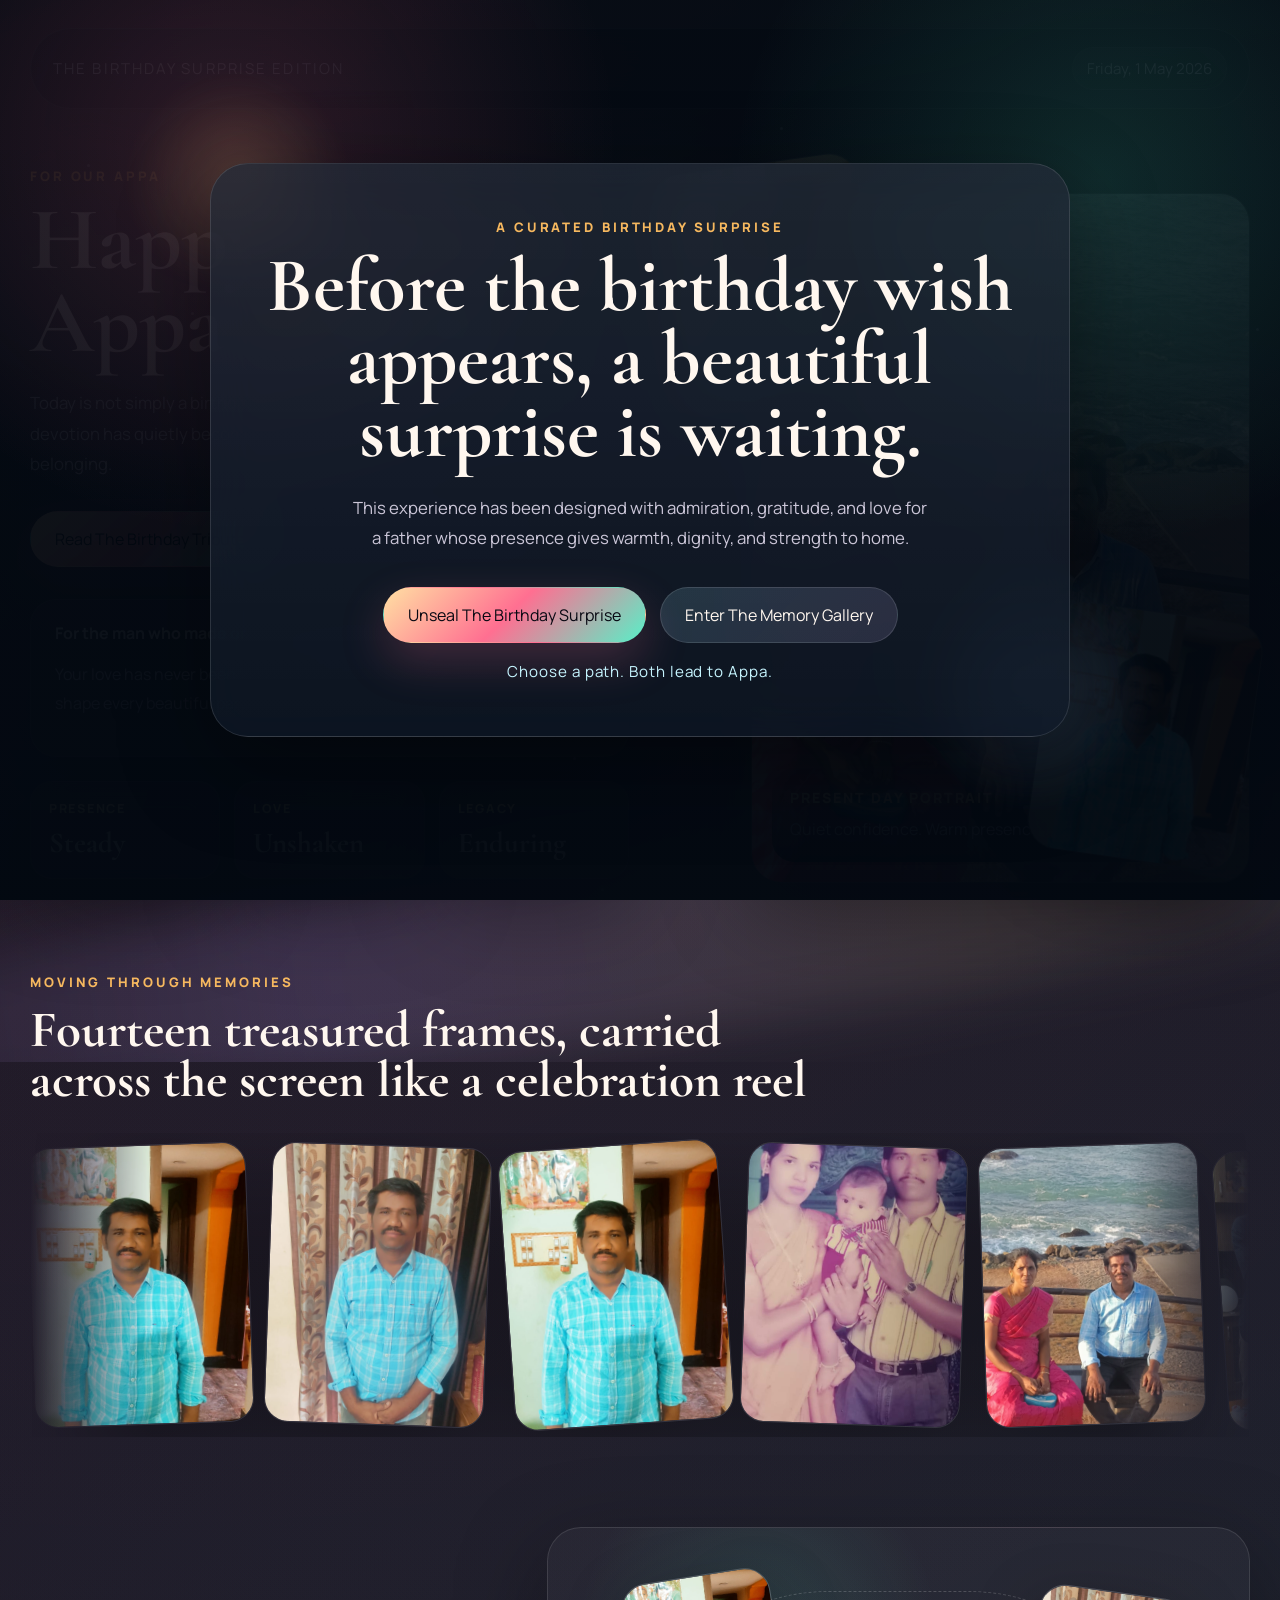
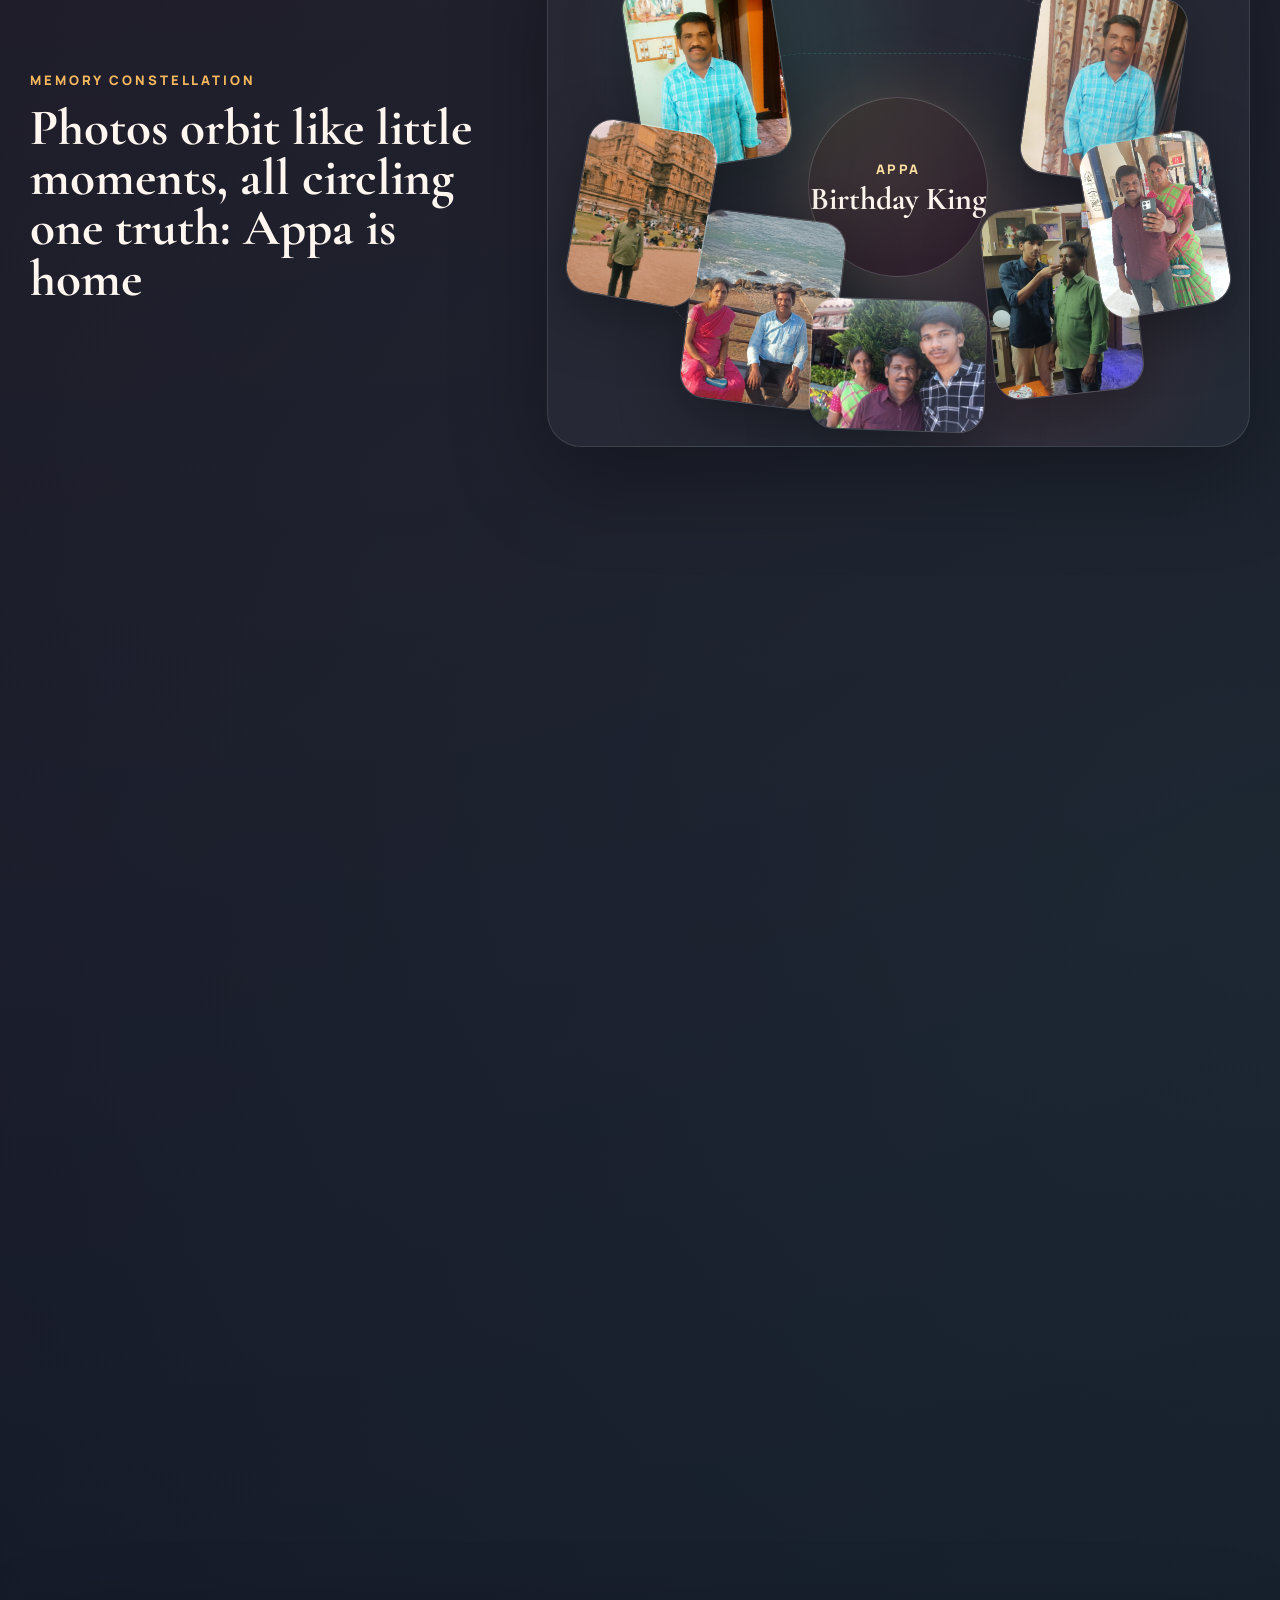
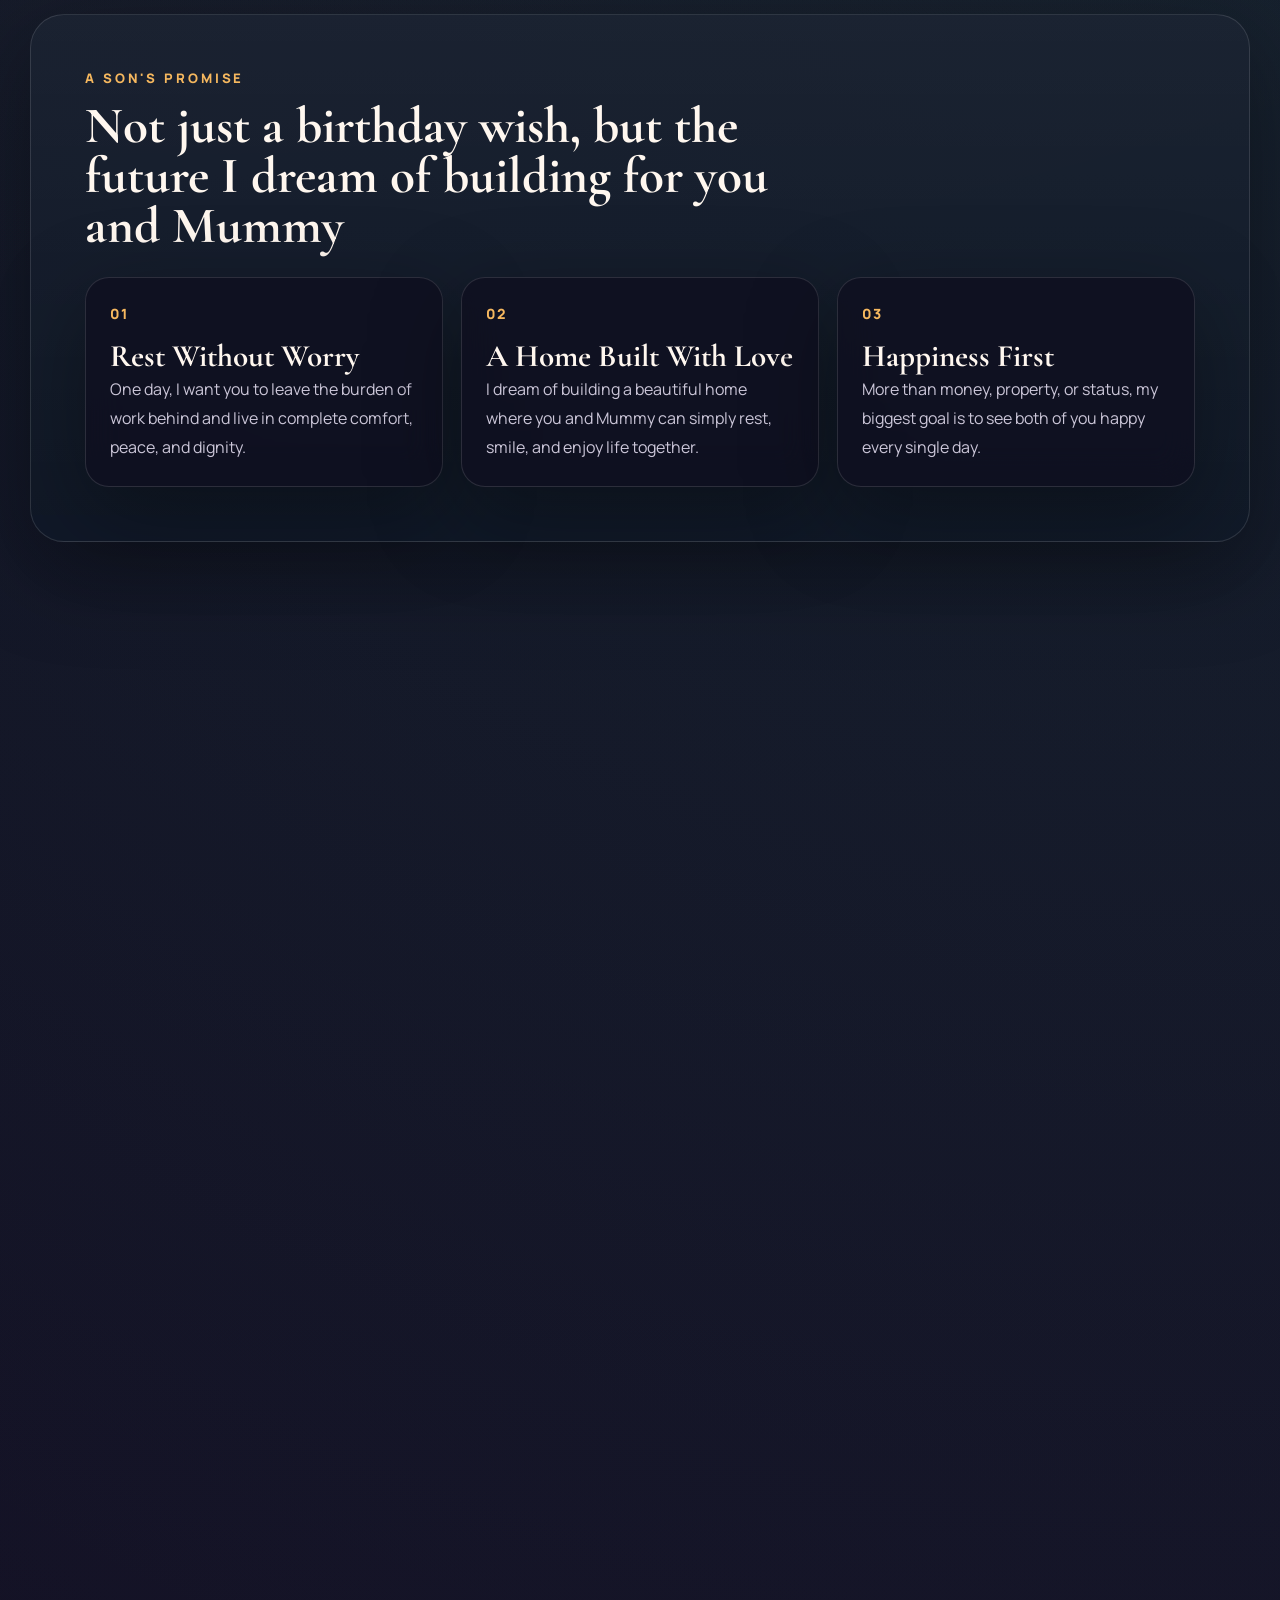
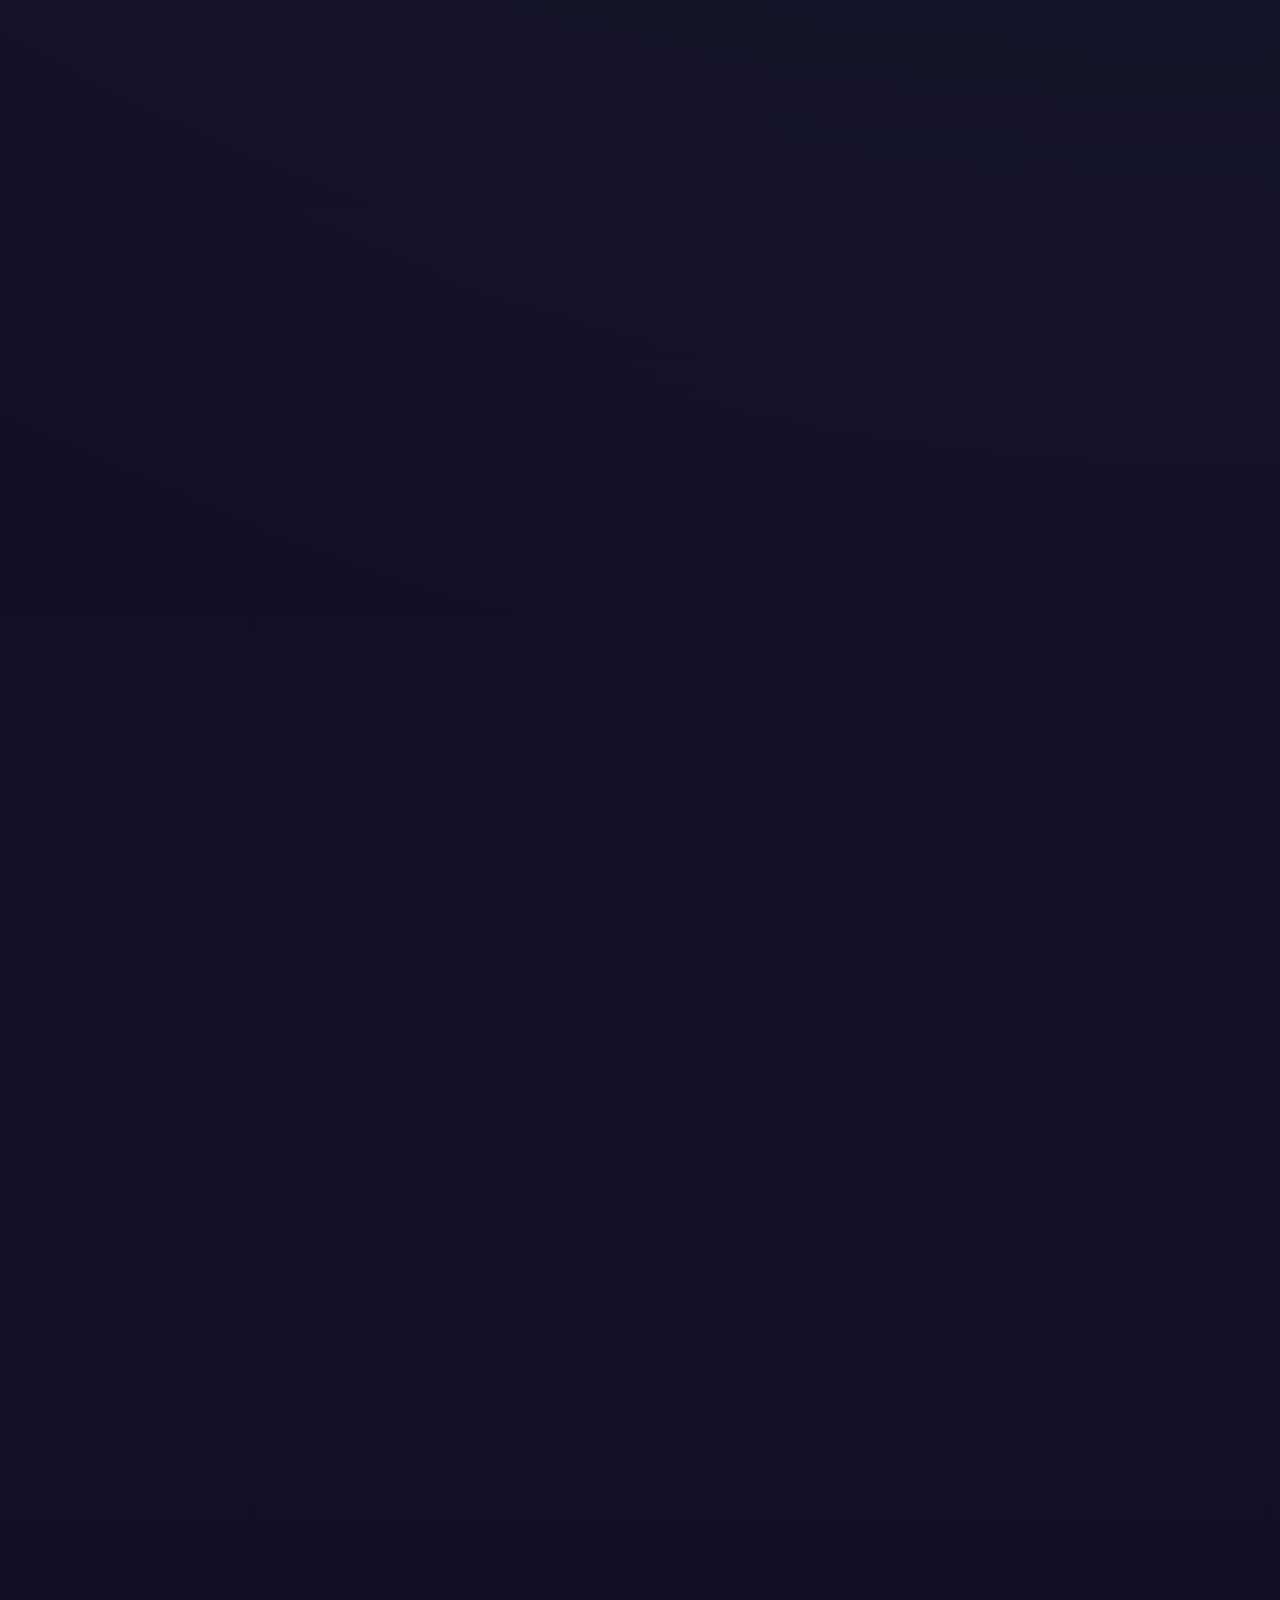
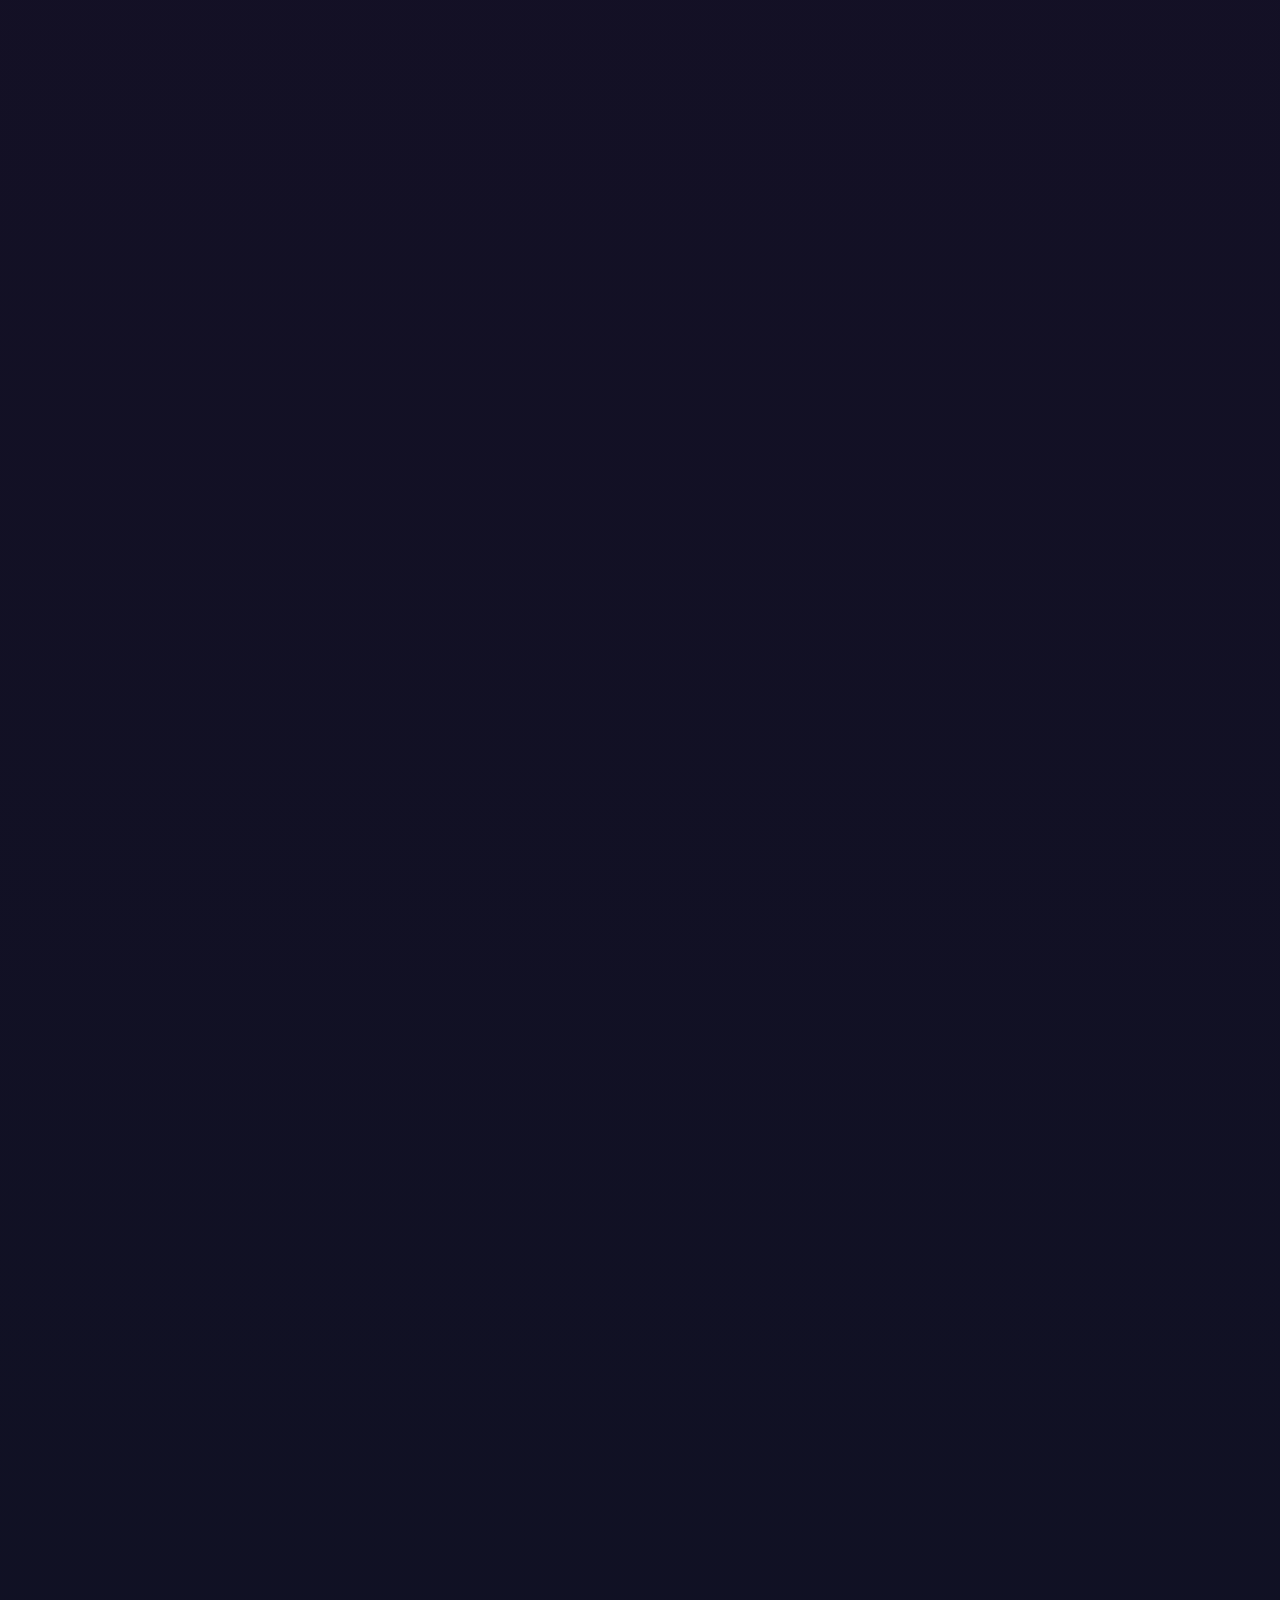
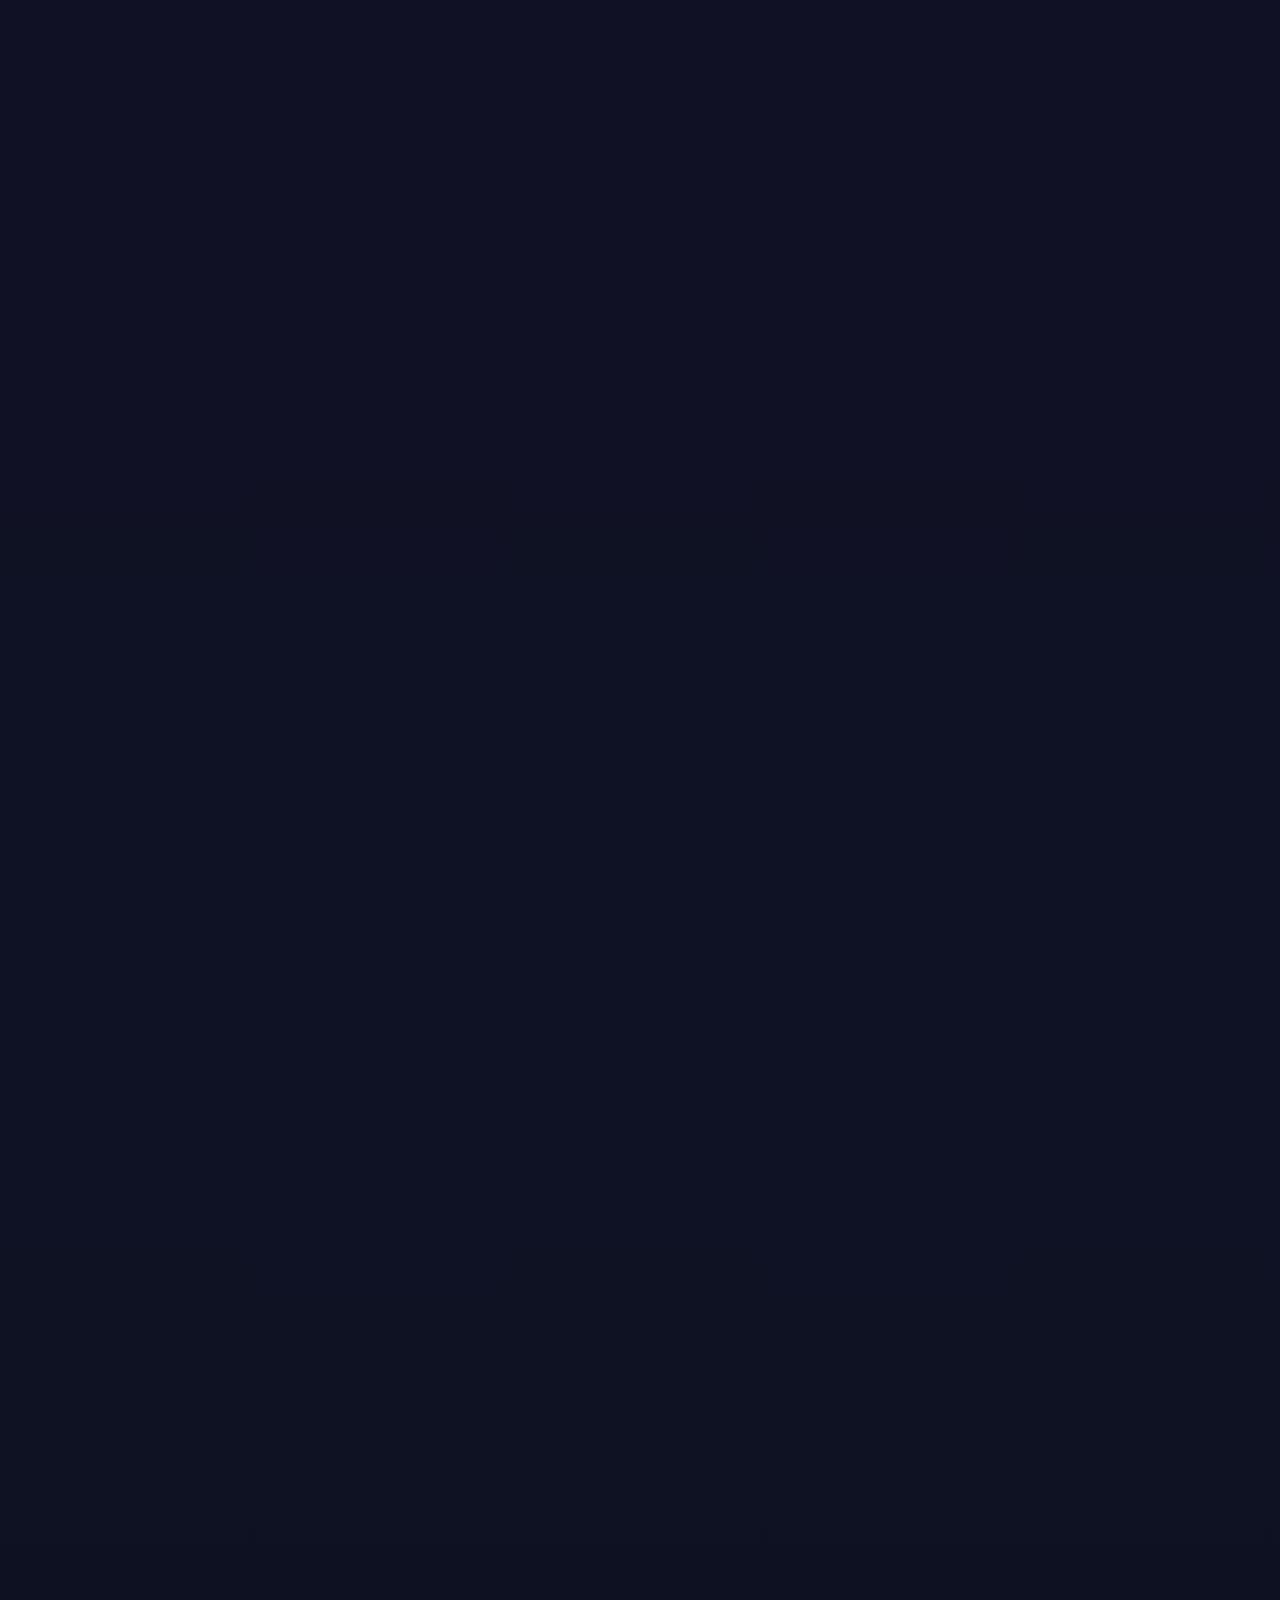
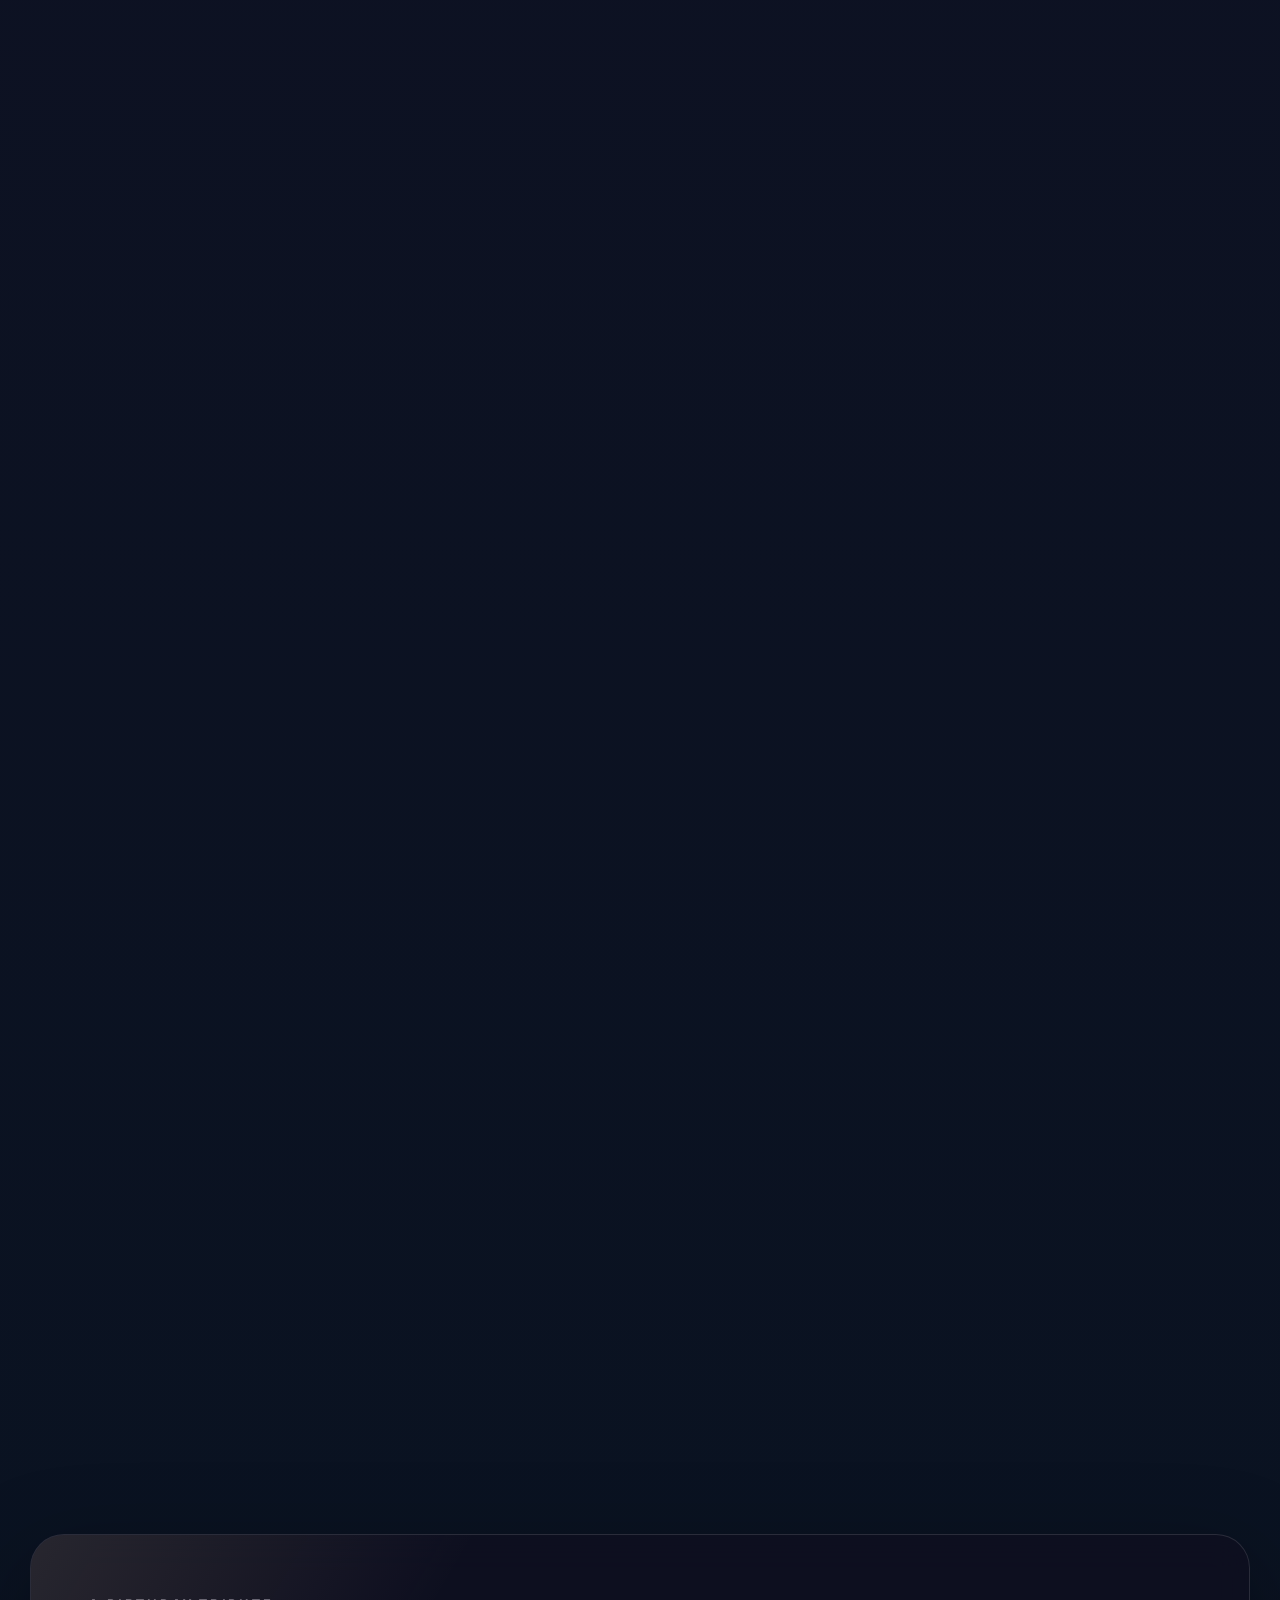
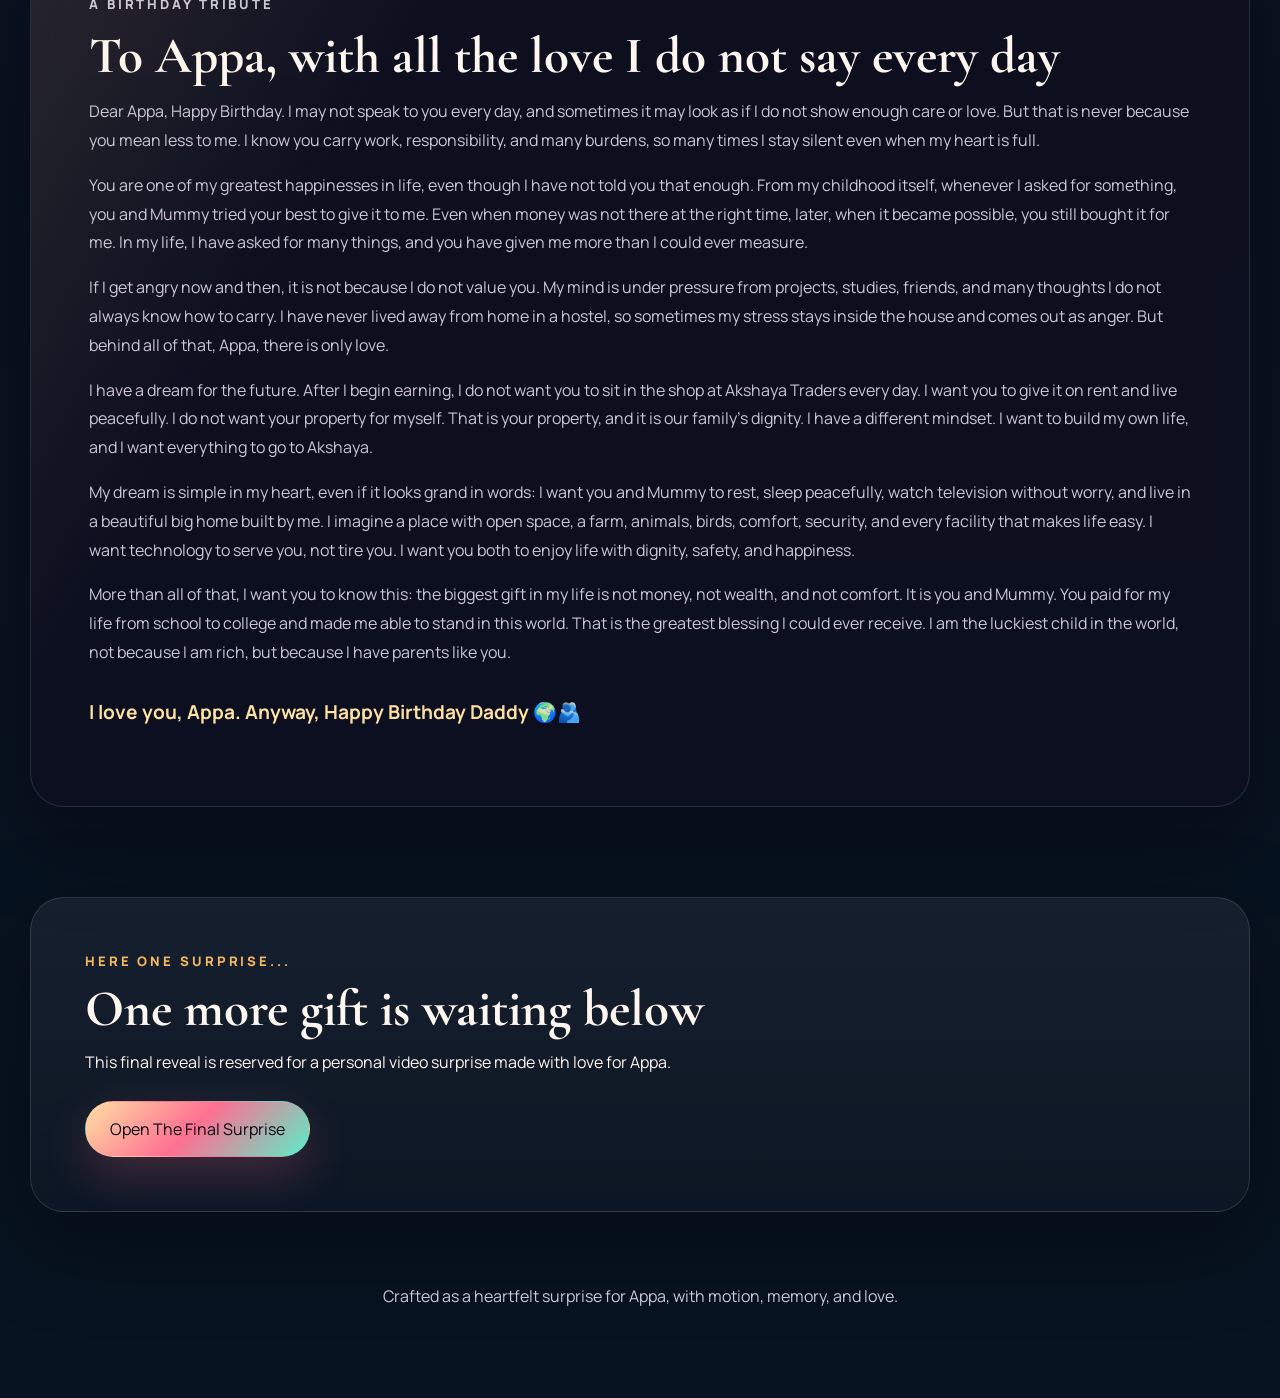
==== commit 7e3dcc9a: "Enhance birthday surprise animations and photos" ====
--- a/surprise-v2.html
+++ b/surprise-v2.html
@@ -19,6 +19,11 @@
   <body class="is-locked">
     <div class="spotlight" id="spotlight" aria-hidden="true"></div>
     <div class="noise-layer" aria-hidden="true"></div>
+    <div class="aurora-field" aria-hidden="true">
+      <span class="aurora-strand strand-one"></span>
+      <span class="aurora-strand strand-two"></span>
+      <span class="aurora-strand strand-three"></span>
+    </div>
     <div class="starfield" id="starfield" aria-hidden="true"></div>
     <div class="confetti-layer" id="confettiLayer" aria-hidden="true"></div>
 
@@ -102,6 +107,8 @@
           </div>
 
           <div class="hero-stage reveal delay-1">
+            <div class="stage-ring stage-ring-one"></div>
+            <div class="stage-ring stage-ring-two"></div>
             <div class="stage-panel stage-main">
               <img
                 src="assets/appa-image-5.jpeg"
@@ -134,7 +141,7 @@
         <section class="section marquee-section reveal" aria-label="Animated photo ribbon">
           <div class="section-head">
             <p class="eyebrow">Moving Through Memories</p>
-            <h2>Seven treasured frames, carried across the screen like a celebration reel</h2>
+            <h2>Fourteen treasured frames, carried across the screen like a celebration reel</h2>
           </div>
 
           <div class="marquee-shell">
@@ -146,6 +153,13 @@
               <figure class="marquee-card"><img src="assets/appa-image-5.jpeg" alt="Portrait of Appa in a blue shirt" /></figure>
               <figure class="marquee-card"><img src="assets/appa-image-6.jpeg" alt="Appa standing near patterned curtains" /></figure>
               <figure class="marquee-card"><img src="assets/appa-image-7.jpeg" alt="Appa smiling gently indoors" /></figure>
+              <figure class="marquee-card"><img src="assets/appa-image-8.jpeg" alt="Appa standing before a grand temple" /></figure>
+              <figure class="marquee-card"><img src="assets/appa-image-9.jpeg" alt="Appa portrait at the temple courtyard" /></figure>
+              <figure class="marquee-card"><img src="assets/appa-image-10.jpeg" alt="Appa sharing a close family selfie" /></figure>
+              <figure class="marquee-card"><img src="assets/appa-image-11.jpeg" alt="Appa and Mummy taking a mirror photo" /></figure>
+              <figure class="marquee-card"><img src="assets/appa-image-12.jpeg" alt="Appa and Mummy standing outdoors" /></figure>
+              <figure class="marquee-card"><img src="assets/appa-image-13.jpeg" alt="Appa mirror portrait inside a mall" /></figure>
+              <figure class="marquee-card"><img src="assets/appa-image-14.jpeg" alt="Family selfie with Appa and Mummy" /></figure>
               <figure class="marquee-card" aria-hidden="true"><img src="assets/appa-image-1.jpeg" alt="" /></figure>
               <figure class="marquee-card" aria-hidden="true"><img src="assets/appa-image-2.jpeg" alt="" /></figure>
               <figure class="marquee-card" aria-hidden="true"><img src="assets/appa-image-3.jpeg" alt="" /></figure>
@@ -153,7 +167,49 @@
               <figure class="marquee-card" aria-hidden="true"><img src="assets/appa-image-5.jpeg" alt="" /></figure>
               <figure class="marquee-card" aria-hidden="true"><img src="assets/appa-image-6.jpeg" alt="" /></figure>
               <figure class="marquee-card" aria-hidden="true"><img src="assets/appa-image-7.jpeg" alt="" /></figure>
-            </div>
+              <figure class="marquee-card" aria-hidden="true"><img src="assets/appa-image-8.jpeg" alt="" /></figure>
+              <figure class="marquee-card" aria-hidden="true"><img src="assets/appa-image-9.jpeg" alt="" /></figure>
+              <figure class="marquee-card" aria-hidden="true"><img src="assets/appa-image-10.jpeg" alt="" /></figure>
+              <figure class="marquee-card" aria-hidden="true"><img src="assets/appa-image-11.jpeg" alt="" /></figure>
+              <figure class="marquee-card" aria-hidden="true"><img src="assets/appa-image-12.jpeg" alt="" /></figure>
+              <figure class="marquee-card" aria-hidden="true"><img src="assets/appa-image-13.jpeg" alt="" /></figure>
+              <figure class="marquee-card" aria-hidden="true"><img src="assets/appa-image-14.jpeg" alt="" /></figure>
+            </div>
+          </div>
+        </section>
+
+        <section class="section constellation-section reveal" aria-label="Animated memory constellation">
+          <div class="constellation-copy">
+            <p class="eyebrow">Memory Constellation</p>
+            <h2>Photos orbit like little moments, all circling one truth: Appa is home</h2>
+          </div>
+
+          <div class="constellation-stage">
+            <div class="constellation-core">
+              <span>Appa</span>
+              <strong>Birthday King</strong>
+            </div>
+            <figure class="orbit-photo orbit-one">
+              <img src="assets/appa-image-1.jpeg" alt="Birthday cake memory with Appa" />
+            </figure>
+            <figure class="orbit-photo orbit-two">
+              <img src="assets/appa-image-2.jpeg" alt="Family smile beside Appa" />
+            </figure>
+            <figure class="orbit-photo orbit-three">
+              <img src="assets/appa-image-5.jpeg" alt="Portrait of Appa" />
+            </figure>
+            <figure class="orbit-photo orbit-four">
+              <img src="assets/appa-image-7.jpeg" alt="Appa smiling warmly" />
+            </figure>
+            <figure class="orbit-photo orbit-five">
+              <img src="assets/appa-image-8.jpeg" alt="Appa before a temple tower" />
+            </figure>
+            <figure class="orbit-photo orbit-six">
+              <img src="assets/appa-image-11.jpeg" alt="Appa and Mummy in a mirror photo" />
+            </figure>
+            <figure class="orbit-photo orbit-seven">
+              <img src="assets/appa-image-14.jpeg" alt="Family selfie with Appa" />
+            </figure>
           </div>
         </section>
 
@@ -273,6 +329,34 @@
               <img src="assets/appa-image-7.jpeg" alt="Appa smiling gently indoors" loading="lazy" />
               <figcaption><span>Warm Familiarity</span><p>The smile that turns a house into home.</p></figcaption>
             </figure>
+            <figure class="memory-card memory-card-tall" data-tilt-card data-lightbox-trigger data-caption="Appa standing before a magnificent temple, carrying a memory filled with heritage and devotion.">
+              <img src="assets/appa-image-8.jpeg" alt="Appa standing before a grand temple" loading="lazy" />
+              <figcaption><span>Temple Majesty</span><p>A proud memory framed by heritage, devotion, and timeless stone.</p></figcaption>
+            </figure>
+            <figure class="memory-card" data-tilt-card data-lightbox-trigger data-caption="A graceful temple courtyard portrait with Appa at the center of a beautiful travel memory.">
+              <img src="assets/appa-image-9.jpeg" alt="Appa portrait at the temple courtyard" loading="lazy" />
+              <figcaption><span>Sacred Visit</span><p>A peaceful journey memory with Appa standing calm and steady.</p></figcaption>
+            </figure>
+            <figure class="memory-card memory-card-wide" data-tilt-card data-lightbox-trigger data-caption="A close family selfie that carries comfort, affection, and the warmth of home.">
+              <img src="assets/appa-image-10.jpeg" alt="Appa sharing a close family selfie" loading="lazy" />
+              <figcaption><span>Close To Heart</span><p>The kind of family closeness that becomes a forever photo.</p></figcaption>
+            </figure>
+            <figure class="memory-card" data-tilt-card data-lightbox-trigger data-caption="Appa and Mummy together in a bright mirror moment, simple and beautiful.">
+              <img src="assets/appa-image-11.jpeg" alt="Appa and Mummy taking a mirror photo" loading="lazy" />
+              <figcaption><span>Together Always</span><p>A bright moment of partnership, patience, and shared life.</p></figcaption>
+            </figure>
+            <figure class="memory-card" data-tilt-card data-lightbox-trigger data-caption="Appa and Mummy standing together outdoors, surrounded by daylight and color.">
+              <img src="assets/appa-image-12.jpeg" alt="Appa and Mummy standing outdoors" loading="lazy" />
+              <figcaption><span>Daylight Memory</span><p>Two people whose love and effort built the feeling of home.</p></figcaption>
+            </figure>
+            <figure class="memory-card memory-card-tall" data-tilt-card data-lightbox-trigger data-caption="A confident mall portrait of Appa, relaxed, composed, and full of presence.">
+              <img src="assets/appa-image-13.jpeg" alt="Appa mirror portrait inside a mall" loading="lazy" />
+              <figcaption><span>Modern Portrait</span><p>A stylish everyday frame with Appa's quiet confidence.</p></figcaption>
+            </figure>
+            <figure class="memory-card memory-card-wide" data-tilt-card data-lightbox-trigger data-caption="A family selfie with Appa and Mummy, full of belonging and shared happiness.">
+              <img src="assets/appa-image-14.jpeg" alt="Family selfie with Appa and Mummy" loading="lazy" />
+              <figcaption><span>Family Frame</span><p>A beautiful reminder that the best place is together.</p></figcaption>
+            </figure>
           </div>
         </section>
 
--- a/styles.css
+++ b/styles.css
@@ -1,15 +1,19 @@
 :root {
-  --bg: #07111d;
-  --bg-soft: #0d1b2b;
-  --surface: rgba(9, 19, 34, 0.78);
+  --bg: #080915;
+  --bg-soft: #141026;
+  --surface: rgba(15, 15, 31, 0.78);
   --surface-strong: rgba(255, 250, 242, 0.08);
   --line: rgba(255, 255, 255, 0.12);
-  --text: #f4efe8;
-  --muted: #c4c8d3;
-  --gold: #ebb96d;
-  --gold-soft: #f5d9a6;
-  --blue: #8db9f7;
-  --blue-soft: #cae1ff;
+  --text: #fff7ef;
+  --muted: #cbc6d8;
+  --gold: #f6b85f;
+  --gold-soft: #ffe0a3;
+  --blue: #78ddff;
+  --blue-soft: #c6f5ff;
+  --rose: #ff6f91;
+  --violet: #b894ff;
+  --teal: #58f0c8;
+  --ink: #070812;
   --shadow: 0 28px 90px rgba(0, 0, 0, 0.34);
   --radius-xl: 34px;
   --radius-lg: 26px;
@@ -32,9 +36,9 @@
   font-family: "Manrope", sans-serif;
   color: var(--text);
   background:
-    radial-gradient(circle at 15% 0%, rgba(235, 185, 109, 0.12), transparent 28%),
-    radial-gradient(circle at 100% 20%, rgba(141, 185, 247, 0.12), transparent 30%),
-    linear-gradient(180deg, #08111b 0%, #0b1728 48%, #06101b 100%);
+    radial-gradient(circle at 15% 0%, rgba(255, 111, 145, 0.12), transparent 28%),
+    radial-gradient(circle at 100% 20%, rgba(88, 240, 200, 0.11), transparent 30%),
+    linear-gradient(180deg, #080915 0%, #151026 45%, #071320 100%);
   overflow-x: hidden;
 }
 
@@ -66,12 +70,52 @@
 .noise-layer {
   position: fixed;
   inset: 0;
+  z-index: 0;
   opacity: 0.08;
   pointer-events: none;
   background-image:
     linear-gradient(rgba(255, 255, 255, 0.06) 1px, transparent 1px),
     linear-gradient(90deg, rgba(255, 255, 255, 0.04) 1px, transparent 1px);
   background-size: 130px 130px;
+}
+
+.aurora-field {
+  position: fixed;
+  inset: -18vh -12vw;
+  z-index: 0;
+  overflow: hidden;
+  pointer-events: none;
+  opacity: 0.86;
+  mix-blend-mode: screen;
+}
+
+.aurora-strand {
+  position: absolute;
+  left: -12%;
+  width: 124%;
+  height: 22vh;
+  border-radius: 50%;
+  filter: blur(30px);
+  transform: rotate(-8deg);
+  animation: auroraWave 16s ease-in-out infinite alternate;
+}
+
+.strand-one {
+  top: 6%;
+  background: linear-gradient(90deg, transparent, rgba(255, 111, 145, 0.26), rgba(88, 240, 200, 0.18), transparent);
+}
+
+.strand-two {
+  top: 36%;
+  background: linear-gradient(90deg, transparent, rgba(120, 221, 255, 0.18), rgba(246, 184, 95, 0.2), transparent);
+  animation-delay: -5s;
+  transform: rotate(7deg);
+}
+
+.strand-three {
+  bottom: 2%;
+  background: linear-gradient(90deg, transparent, rgba(184, 148, 255, 0.2), rgba(255, 224, 163, 0.14), transparent);
+  animation-delay: -9s;
 }
 
 .spotlight {
@@ -103,6 +147,8 @@
 
 .page-shell {
   position: relative;
+  z-index: 2;
+  isolation: isolate;
   width: min(calc(100% - 32px), var(--max-width));
   margin: 0 auto;
   padding: 28px 0 72px;
@@ -148,8 +194,8 @@
   place-items: center;
   padding: 24px;
   background:
-    radial-gradient(circle at 18% 16%, rgba(235, 185, 109, 0.16), transparent 30%),
-    radial-gradient(circle at 86% 20%, rgba(141, 185, 247, 0.14), transparent 28%),
+    radial-gradient(circle at 18% 16%, rgba(255, 111, 145, 0.16), transparent 30%),
+    radial-gradient(circle at 86% 20%, rgba(88, 240, 200, 0.14), transparent 28%),
     linear-gradient(180deg, rgba(3, 9, 17, 0.92), rgba(3, 9, 17, 0.98));
   transition: opacity 650ms ease, visibility 650ms ease;
 }
@@ -265,15 +311,17 @@
 }
 
 .button.primary {
-  color: #0f1520;
-  background: linear-gradient(135deg, var(--gold-soft), var(--gold));
-  box-shadow: 0 18px 40px rgba(235, 185, 109, 0.18);
+  color: var(--ink);
+  background: linear-gradient(135deg, var(--gold-soft), var(--rose) 48%, var(--teal));
+  box-shadow: 0 18px 46px rgba(255, 111, 145, 0.22);
 }
 
 .button.secondary {
   color: var(--text);
   border-color: rgba(255, 255, 255, 0.12);
-  background: rgba(255, 255, 255, 0.05);
+  background:
+    linear-gradient(135deg, rgba(120, 221, 255, 0.1), rgba(184, 148, 255, 0.09)),
+    rgba(255, 255, 255, 0.05);
 }
 
 .topbar {
@@ -410,6 +458,38 @@
 .hero-stage {
   position: relative;
   min-height: 720px;
+  perspective: 1200px;
+}
+
+.hero-stage::before {
+  content: "";
+  position: absolute;
+  inset: 10% 5% 4% 16%;
+  border-radius: 44px;
+  background:
+    conic-gradient(from 130deg, rgba(255, 111, 145, 0.16), rgba(88, 240, 200, 0.16), rgba(246, 184, 95, 0.14), rgba(184, 148, 255, 0.16), rgba(255, 111, 145, 0.16));
+  filter: blur(22px);
+  animation: chromaPulse 8s ease-in-out infinite;
+}
+
+.stage-ring {
+  position: absolute;
+  border: 1px solid rgba(255, 255, 255, 0.14);
+  border-radius: 999px;
+  pointer-events: none;
+  transform-style: preserve-3d;
+}
+
+.stage-ring-one {
+  inset: 64px 42px 86px 54px;
+  border-color: rgba(88, 240, 200, 0.18);
+  animation: slowSpin 22s linear infinite;
+}
+
+.stage-ring-two {
+  inset: 124px 104px 136px 14px;
+  border-color: rgba(255, 111, 145, 0.2);
+  animation: slowSpin 28s linear infinite reverse;
 }
 
 .stage-panel {
@@ -419,6 +499,22 @@
   border: 1px solid rgba(255, 255, 255, 0.1);
   background: rgba(255, 255, 255, 0.04);
   box-shadow: var(--shadow);
+  transform: translateZ(0);
+}
+
+.stage-panel::before {
+  content: "";
+  position: absolute;
+  inset: 0;
+  background: linear-gradient(115deg, transparent 28%, rgba(255, 255, 255, 0.28), transparent 48%);
+  transform: translateX(-120%);
+  opacity: 0;
+  z-index: 2;
+  pointer-events: none;
+}
+
+.hero-stage.visible .stage-panel::before {
+  animation: photoSweep 2200ms ease-in-out 700ms 1;
 }
 
 .stage-panel img {
@@ -429,6 +525,7 @@
 
 .stage-main {
   inset: 30px 0 0 88px;
+  animation: portraitBreathe 9s ease-in-out infinite;
 }
 
 .stage-side {
@@ -514,6 +611,19 @@
   border-radius: 24px;
   border: 1px solid rgba(255, 255, 255, 0.1);
   box-shadow: var(--shadow);
+  transform: rotate(var(--tilt, -2deg));
+  animation: reelFloat 7s ease-in-out infinite;
+  animation-delay: var(--delay, 0s);
+}
+
+.marquee-card:nth-child(2n) {
+  --tilt: 2deg;
+  --delay: -1.5s;
+}
+
+.marquee-card:nth-child(3n) {
+  --tilt: -4deg;
+  --delay: -2.8s;
 }
 
 .marquee-card img {
@@ -521,6 +631,155 @@
   height: 100%;
   object-fit: cover;
 }
+
+.constellation-section {
+  display: grid;
+  grid-template-columns: 0.82fr 1.18fr;
+  gap: 28px;
+  align-items: center;
+}
+
+.constellation-copy {
+  max-width: 520px;
+}
+
+.constellation-stage {
+  position: relative;
+  min-height: 520px;
+  border-radius: 34px;
+  overflow: hidden;
+  border: 1px solid rgba(255, 255, 255, 0.11);
+  background:
+    radial-gradient(circle at 50% 48%, rgba(255, 224, 163, 0.13), transparent 20%),
+    radial-gradient(circle at 30% 20%, rgba(88, 240, 200, 0.12), transparent 28%),
+    radial-gradient(circle at 70% 78%, rgba(255, 111, 145, 0.12), transparent 30%),
+    rgba(255, 255, 255, 0.035);
+  box-shadow: var(--shadow);
+}
+
+.constellation-stage::before,
+.constellation-stage::after {
+  content: "";
+  position: absolute;
+  inset: 12%;
+  border: 1px dashed rgba(255, 255, 255, 0.18);
+  border-radius: 999px;
+  animation: slowSpin 38s linear infinite;
+}
+
+.constellation-stage::after {
+  inset: 24% 18%;
+  border-color: rgba(88, 240, 200, 0.16);
+  animation-direction: reverse;
+}
+
+.constellation-core {
+  position: absolute;
+  inset: 50% auto auto 50%;
+  z-index: 2;
+  width: 180px;
+  height: 180px;
+  display: grid;
+  place-items: center;
+  align-content: center;
+  text-align: center;
+  border-radius: 50%;
+  transform: translate(-50%, -50%);
+  border: 1px solid rgba(255, 255, 255, 0.18);
+  background:
+    linear-gradient(145deg, rgba(255, 224, 163, 0.18), rgba(255, 111, 145, 0.12)),
+    rgba(8, 9, 21, 0.72);
+  box-shadow: 0 0 80px rgba(246, 184, 95, 0.18);
+}
+
+.constellation-core span {
+  color: var(--gold-soft);
+  font-size: 0.82rem;
+  font-weight: 800;
+  letter-spacing: 0.18em;
+  text-transform: uppercase;
+}
+
+.constellation-core strong {
+  margin-top: 6px;
+  font-family: "Cormorant Garamond", serif;
+  font-size: 2rem;
+  line-height: 0.95;
+}
+
+.orbit-photo {
+  position: absolute;
+  z-index: 3;
+  width: 150px;
+  height: 190px;
+  margin: 0;
+  overflow: hidden;
+  border-radius: 26px;
+  border: 1px solid rgba(255, 255, 255, 0.18);
+  box-shadow: 0 20px 60px rgba(0, 0, 0, 0.34);
+  animation: orbitFloat 7s ease-in-out infinite;
+}
+
+.orbit-photo img {
+  width: 100%;
+  height: 100%;
+  object-fit: cover;
+}
+
+.orbit-one {
+  top: 9%;
+  left: 12%;
+  transform: rotate(-9deg);
+}
+
+.orbit-two {
+  top: 12%;
+  right: 10%;
+  transform: rotate(8deg);
+  animation-delay: -1.8s;
+}
+
+.orbit-three {
+  bottom: 8%;
+  left: 20%;
+  transform: rotate(7deg);
+  animation-delay: -3.2s;
+}
+
+.orbit-four {
+  right: 16%;
+  bottom: 10%;
+  transform: rotate(-6deg);
+  animation-delay: -4.4s;
+}
+
+.orbit-five {
+  top: 38%;
+  left: 4%;
+  width: 132px;
+  height: 176px;
+  transform: rotate(10deg);
+  animation-delay: -2.4s;
+}
+
+.orbit-six {
+  top: 40%;
+  right: 4%;
+  width: 132px;
+  height: 176px;
+  transform: rotate(-10deg);
+  animation-delay: -5.2s;
+}
+
+.orbit-seven {
+  left: 50%;
+  bottom: 3%;
+  width: 176px;
+  height: 132px;
+  transform: translateX(-50%) rotate(2deg);
+  animation-delay: -6.2s;
+}
+
 
 .tribute-grid {
   display: grid;
@@ -650,6 +909,8 @@
   transform-style: preserve-3d;
   transition: transform 220ms ease, box-shadow 220ms ease, border-color 220ms ease;
   isolation: isolate;
+  animation: cardDrift 8s ease-in-out infinite;
+  animation-delay: calc(var(--card-index, 0) * -0.7s);
 }
 
 .memory-card::before {
@@ -661,7 +922,8 @@
   background: linear-gradient(
     135deg,
     rgba(245, 217, 166, 0.7),
-    rgba(141, 185, 247, 0.55),
+    rgba(88, 240, 200, 0.58),
+    rgba(255, 111, 145, 0.52),
     rgba(235, 185, 109, 0.55)
   );
   mask: linear-gradient(#000 0 0) content-box, linear-gradient(#000 0 0);
@@ -678,8 +940,10 @@
   inset: 0;
   border-radius: inherit;
   background:
-    radial-gradient(circle at 30% 20%, rgba(245, 217, 166, 0.18), transparent 52%),
-    radial-gradient(circle at 70% 10%, rgba(141, 185, 247, 0.14), transparent 58%),
+    radial-gradient(circle at var(--mx, 50%) var(--my, 30%), rgba(255, 255, 255, 0.2), transparent 24%),
+    radial-gradient(circle at 30% 20%, rgba(255, 224, 163, 0.2), transparent 52%),
+    radial-gradient(circle at 70% 10%, rgba(88, 240, 200, 0.16), transparent 58%),
+    linear-gradient(120deg, transparent, rgba(255, 111, 145, 0.16), transparent),
     linear-gradient(180deg, rgba(6, 12, 20, 0.06), rgba(6, 12, 20, 0.55));
   opacity: 0;
   transition: opacity 220ms ease;
@@ -709,6 +973,62 @@
   transition: transform 500ms cubic-bezier(0.2, 0.8, 0.2, 1), filter 280ms ease;
   filter: saturate(1.02) contrast(1.02);
   will-change: transform;
+}
+
+.memory-card:nth-child(1) {
+  --card-index: 1;
+}
+
+.memory-card:nth-child(2) {
+  --card-index: 2;
+}
+
+.memory-card:nth-child(3) {
+  --card-index: 3;
+}
+
+.memory-card:nth-child(4) {
+  --card-index: 4;
+}
+
+.memory-card:nth-child(5) {
+  --card-index: 5;
+}
+
+.memory-card:nth-child(6) {
+  --card-index: 6;
+}
+
+.memory-card:nth-child(7) {
+  --card-index: 7;
+}
+
+.memory-card:nth-child(8) {
+  --card-index: 8;
+}
+
+.memory-card:nth-child(9) {
+  --card-index: 9;
+}
+
+.memory-card:nth-child(10) {
+  --card-index: 10;
+}
+
+.memory-card:nth-child(11) {
+  --card-index: 11;
+}
+
+.memory-card:nth-child(12) {
+  --card-index: 12;
+}
+
+.memory-card:nth-child(13) {
+  --card-index: 13;
+}
+
+.memory-card:nth-child(14) {
+  --card-index: 14;
 }
 
 .memory-card:hover img {
@@ -849,7 +1169,7 @@
   top: -10vh;
   width: 12px;
   height: 18px;
-  border-radius: 4px;
+  border-radius: var(--confetti-radius, 4px);
   opacity: 0.96;
   animation: confettiFall linear forwards;
 }
@@ -873,6 +1193,10 @@
   opacity: 1;
 }
 
+.lightbox.is-open .lightbox-figure {
+  animation: lightboxRise 360ms cubic-bezier(0.2, 0.8, 0.2, 1) 1;
+}
+
 .lightbox-close {
   position: absolute;
   top: 20px;
@@ -892,6 +1216,7 @@
   border: 1px solid rgba(255, 255, 255, 0.12);
   background: rgba(10, 20, 34, 0.92);
   box-shadow: var(--shadow);
+  transform-origin: center;
 }
 
 .lightbox-figure img {
@@ -907,6 +1232,112 @@
   line-height: 1.7;
 }
 
+@keyframes auroraWave {
+  from {
+    transform: translate3d(-2%, 0, 0) rotate(-8deg) scaleX(1);
+  }
+
+  to {
+    transform: translate3d(3%, 24px, 0) rotate(6deg) scaleX(1.08);
+  }
+}
+
+@keyframes chromaPulse {
+  0%,
+  100% {
+    opacity: 0.5;
+    transform: scale(0.98);
+  }
+
+  50% {
+    opacity: 0.95;
+    transform: scale(1.03);
+  }
+}
+
+@keyframes slowSpin {
+  from {
+    transform: rotate(0deg);
+  }
+
+  to {
+    transform: rotate(360deg);
+  }
+}
+
+@keyframes photoSweep {
+  0% {
+    opacity: 0;
+    transform: translateX(-120%);
+  }
+
+  18%,
+  56% {
+    opacity: 0.75;
+  }
+
+  100% {
+    opacity: 0;
+    transform: translateX(120%);
+  }
+}
+
+@keyframes portraitBreathe {
+  0%,
+  100% {
+    transform: translate3d(0, 0, 0) rotate(0deg);
+  }
+
+  50% {
+    transform: translate3d(0, -10px, 0) rotate(0.8deg);
+  }
+}
+
+@keyframes reelFloat {
+  0%,
+  100% {
+    translate: 0 0;
+  }
+
+  50% {
+    translate: 0 -10px;
+  }
+}
+
+@keyframes orbitFloat {
+  0%,
+  100% {
+    translate: 0 0;
+  }
+
+  50% {
+    translate: 0 -16px;
+  }
+}
+
+@keyframes cardDrift {
+  0%,
+  100% {
+    translate: 0 0;
+  }
+
+  50% {
+    translate: 0 -8px;
+  }
+}
+
+@keyframes lightboxRise {
+  from {
+    opacity: 0;
+    transform: translateY(24px) scale(0.96);
+  }
+
+  to {
+    opacity: 1;
+    transform: translateY(0) scale(1);
+  }
+}
+
 @keyframes confettiFall {
   from {
     transform: translate3d(0, 0, 0) rotate(0deg);
@@ -986,7 +1417,8 @@
   .hero-grid,
   .tribute-grid,
   .legacy-layout,
-  .dream-grid {
+  .dream-grid,
+  .constellation-section {
     grid-template-columns: 1fr;
   }
 
@@ -1001,6 +1433,10 @@
   .memory-card,
   .memory-card-wide {
     grid-column: span 6;
+  }
+
+  .constellation-copy {
+    max-width: 760px;
   }
 }
 
@@ -1037,6 +1473,10 @@
     min-height: 560px;
   }
 
+  .stage-ring {
+    display: none;
+  }
+
   .stage-main {
     inset: 84px 0 0 0;
   }
@@ -1063,6 +1503,58 @@
     width: 180px;
     height: 240px;
   }
+
+  .constellation-stage {
+    min-height: 540px;
+  }
+
+  .constellation-core {
+    width: 150px;
+    height: 150px;
+  }
+
+  .constellation-core strong {
+    font-size: 1.65rem;
+  }
+
+  .orbit-photo {
+    width: 126px;
+    height: 160px;
+  }
+
+  .orbit-one {
+    left: 5%;
+  }
+
+  .orbit-two {
+    right: 5%;
+  }
+
+  .orbit-three {
+    left: 8%;
+  }
+
+  .orbit-four {
+    right: 7%;
+  }
+
+  .orbit-five {
+    left: 3%;
+    width: 108px;
+    height: 144px;
+  }
+
+  .orbit-six {
+    right: 3%;
+    width: 108px;
+    height: 144px;
+  }
+
+  .orbit-seven {
+    width: 146px;
+    height: 110px;
+  }
+
 }
 
 @media (prefers-reduced-motion: reduce) {
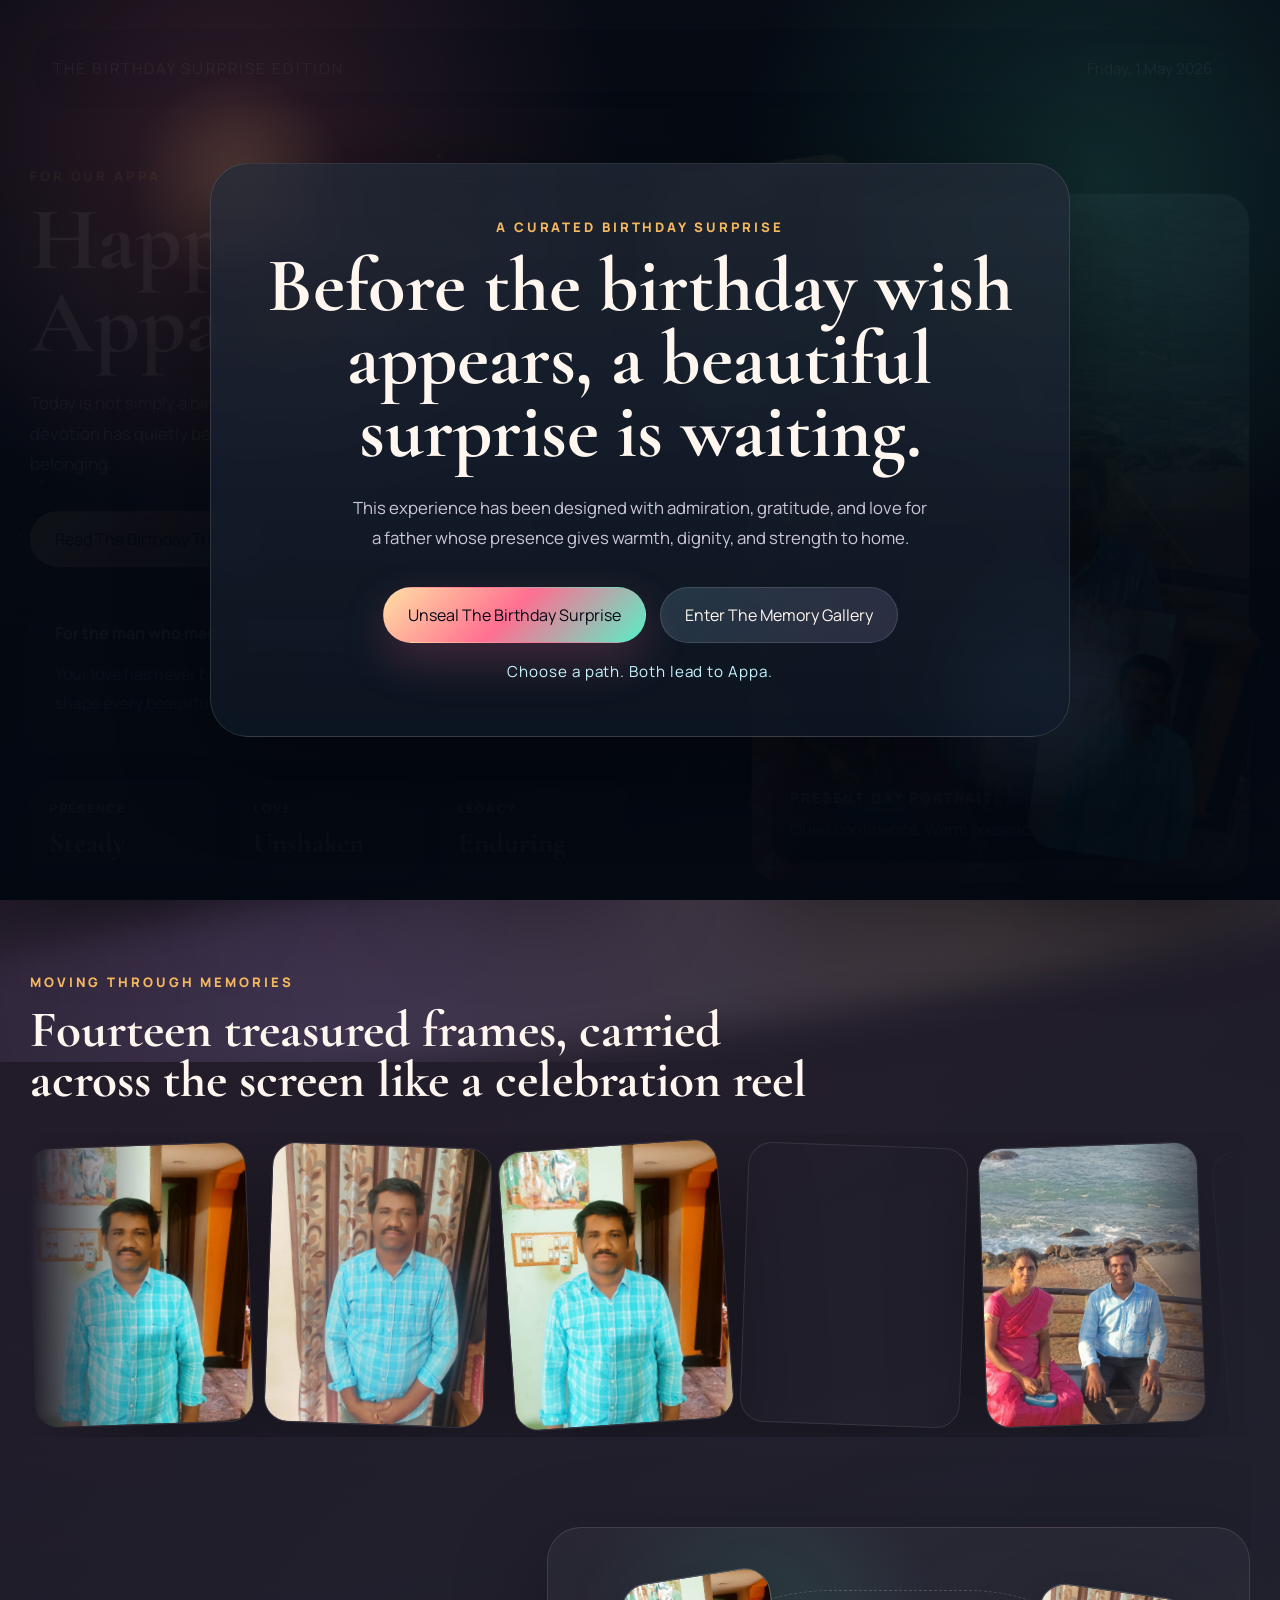
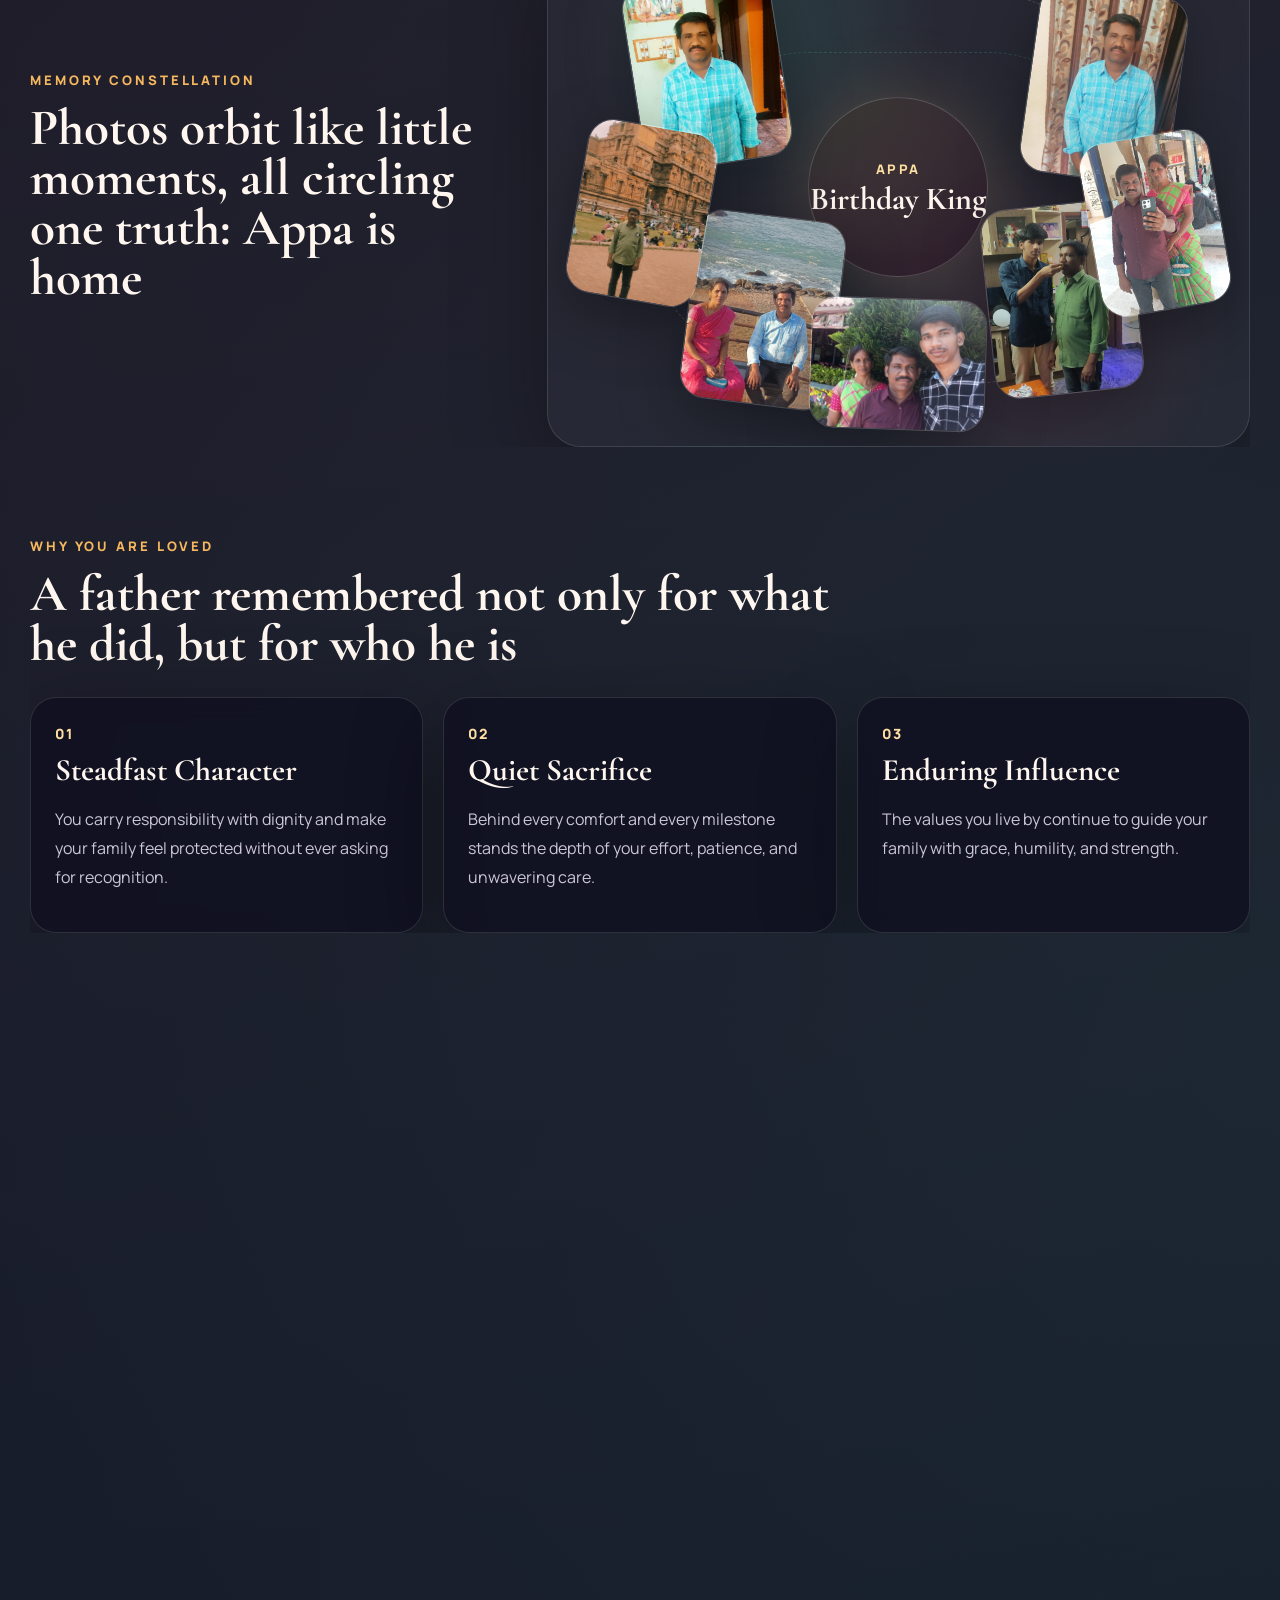
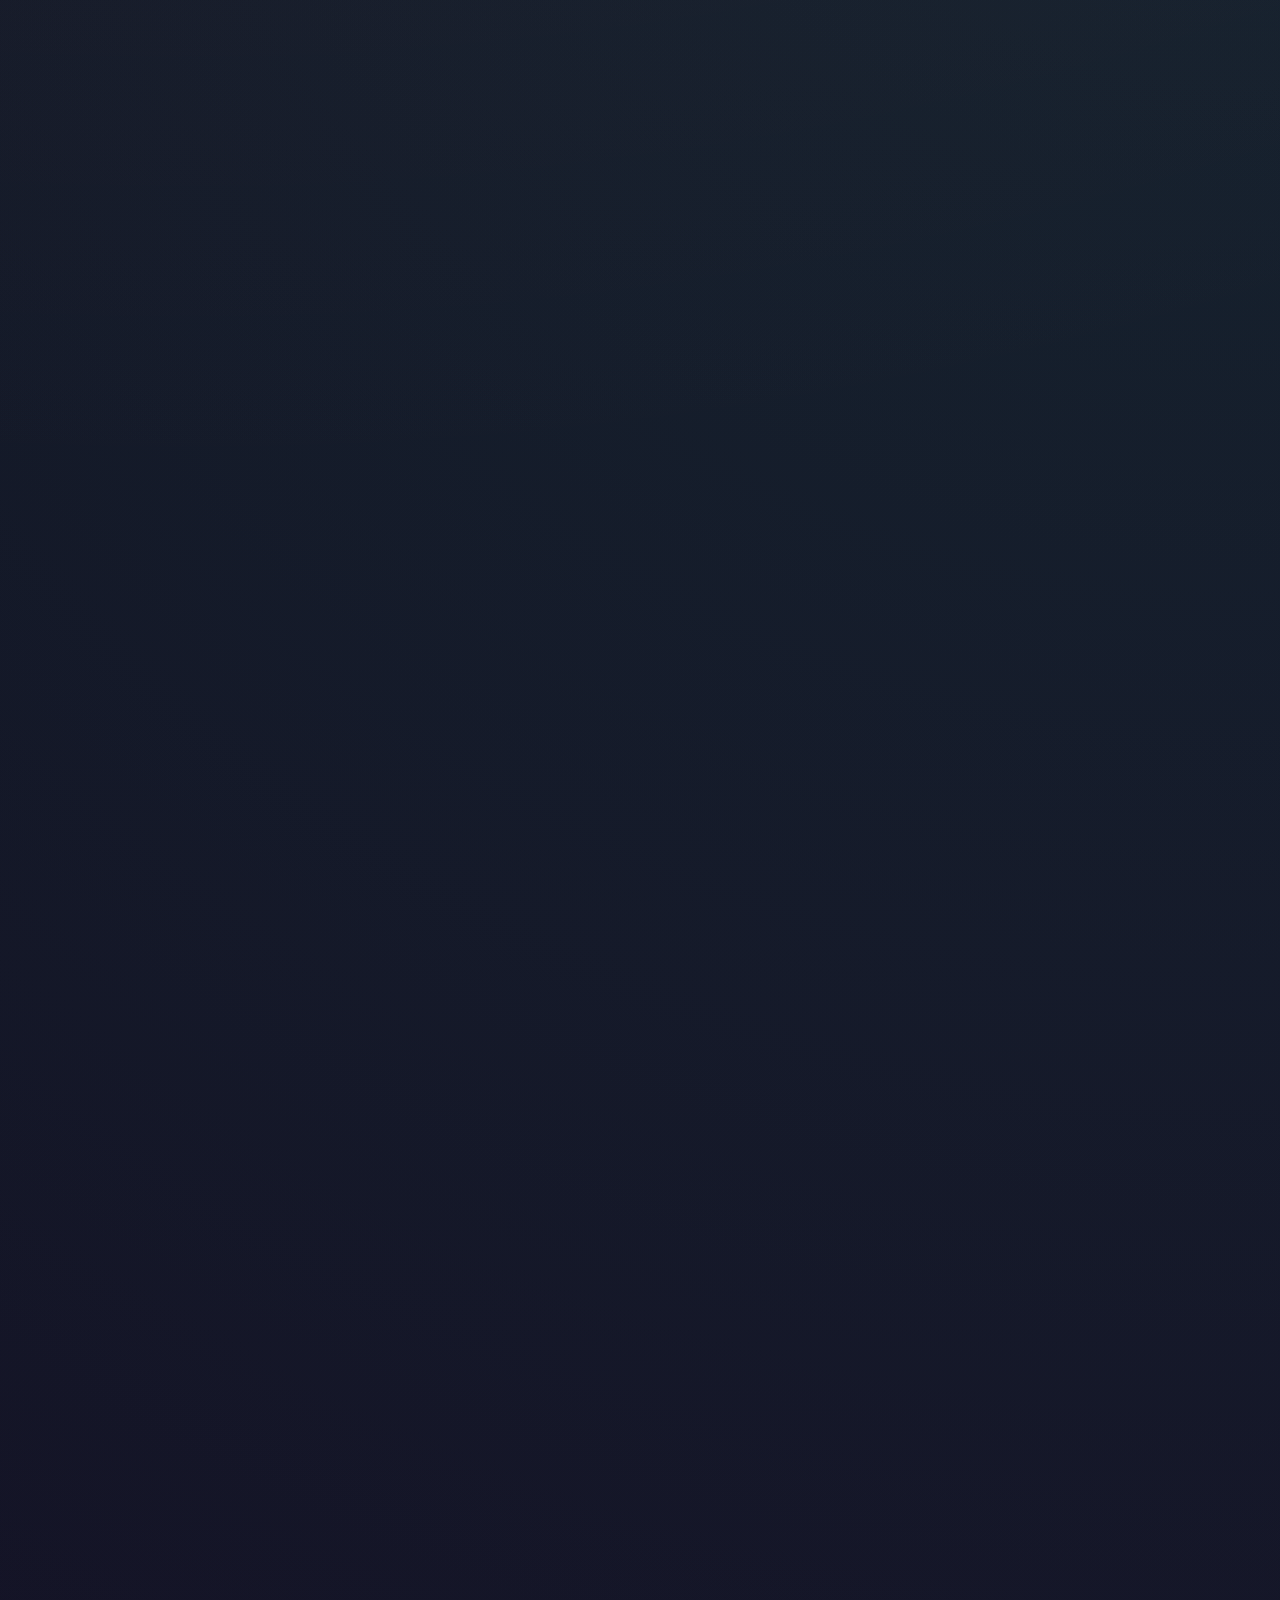
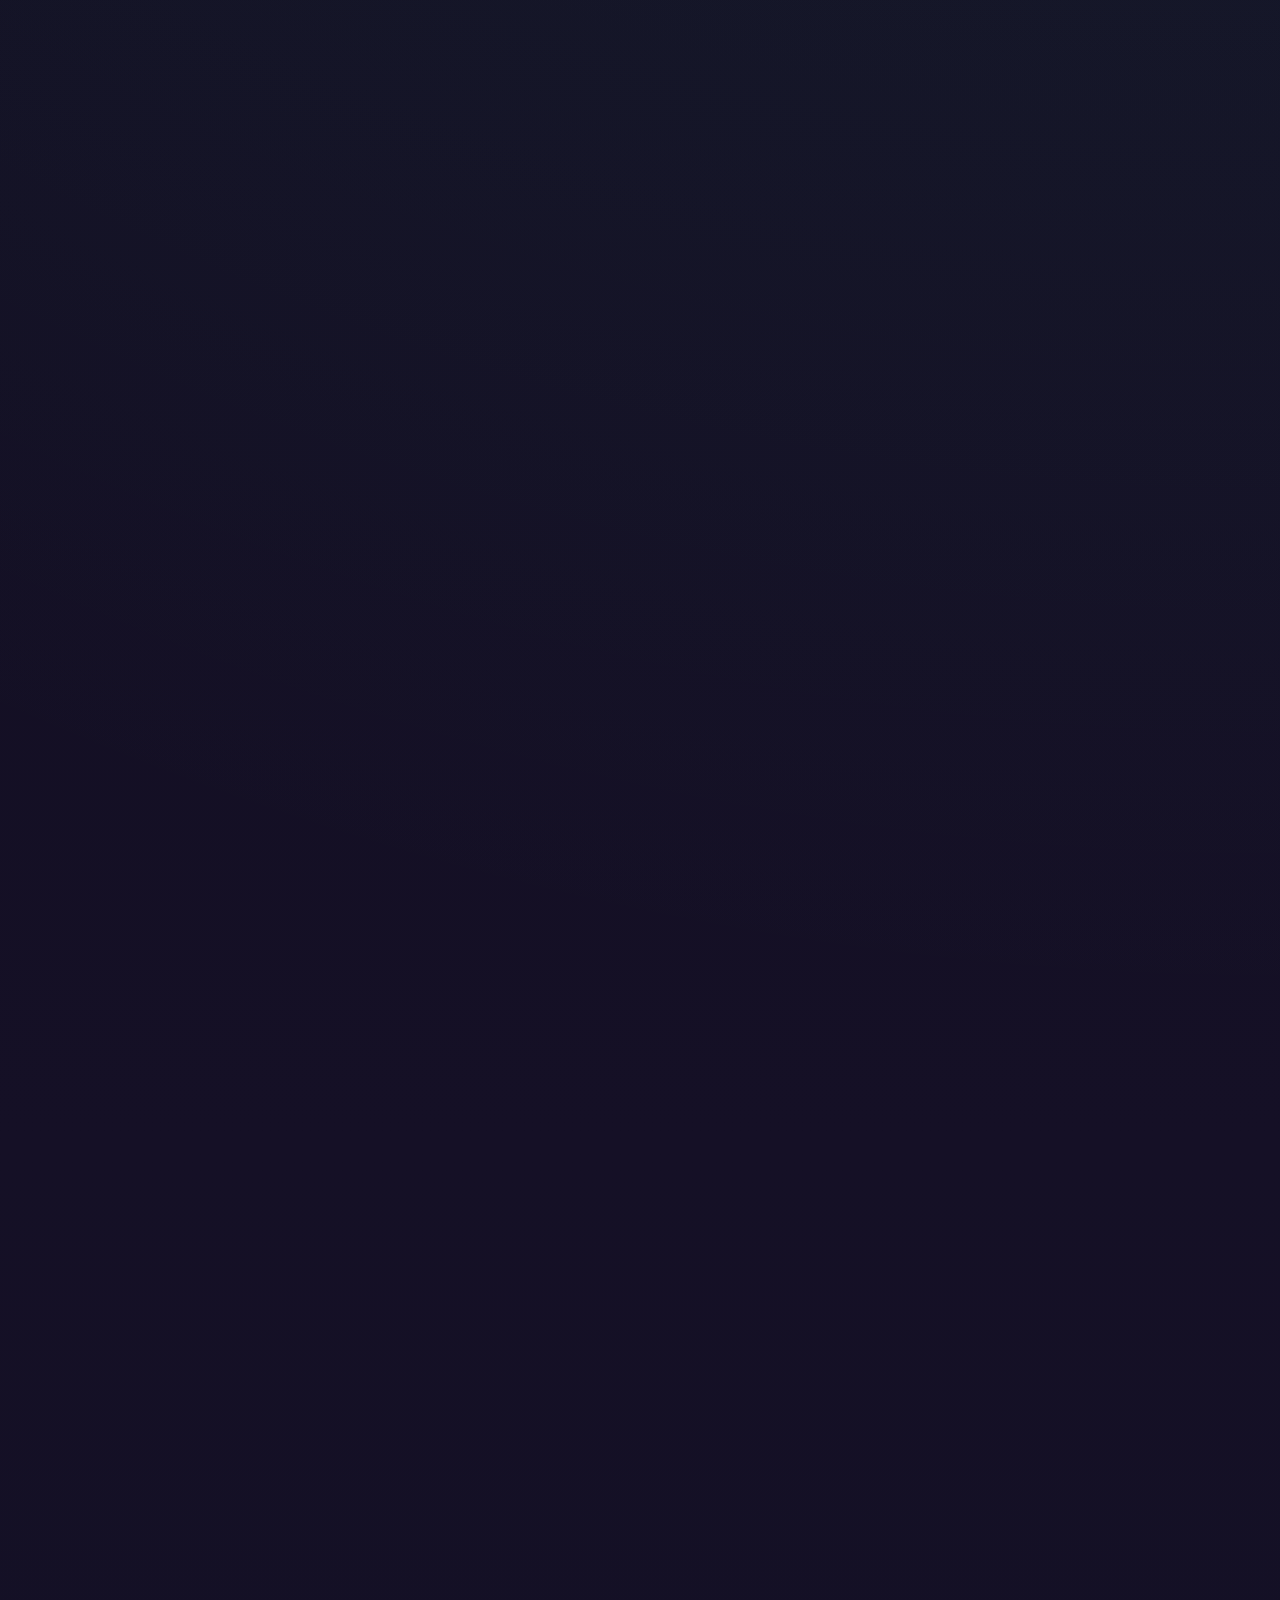
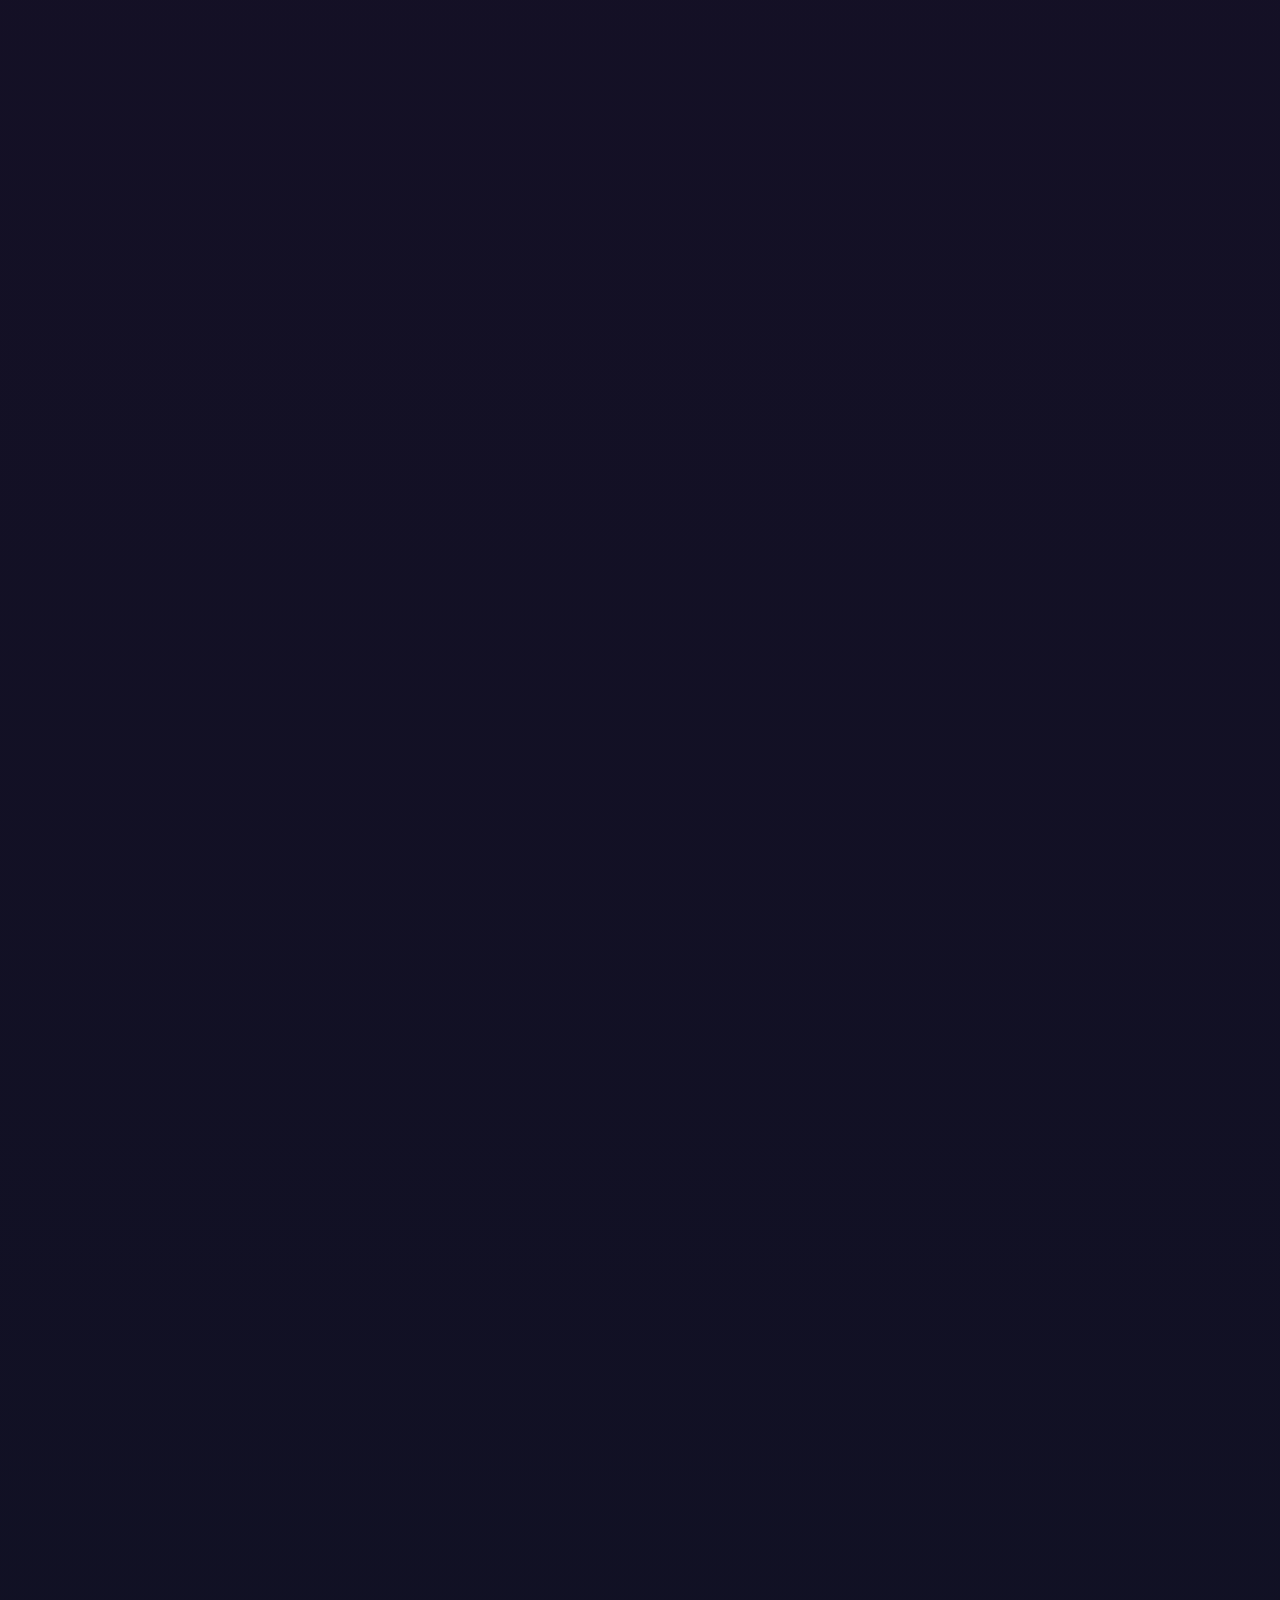
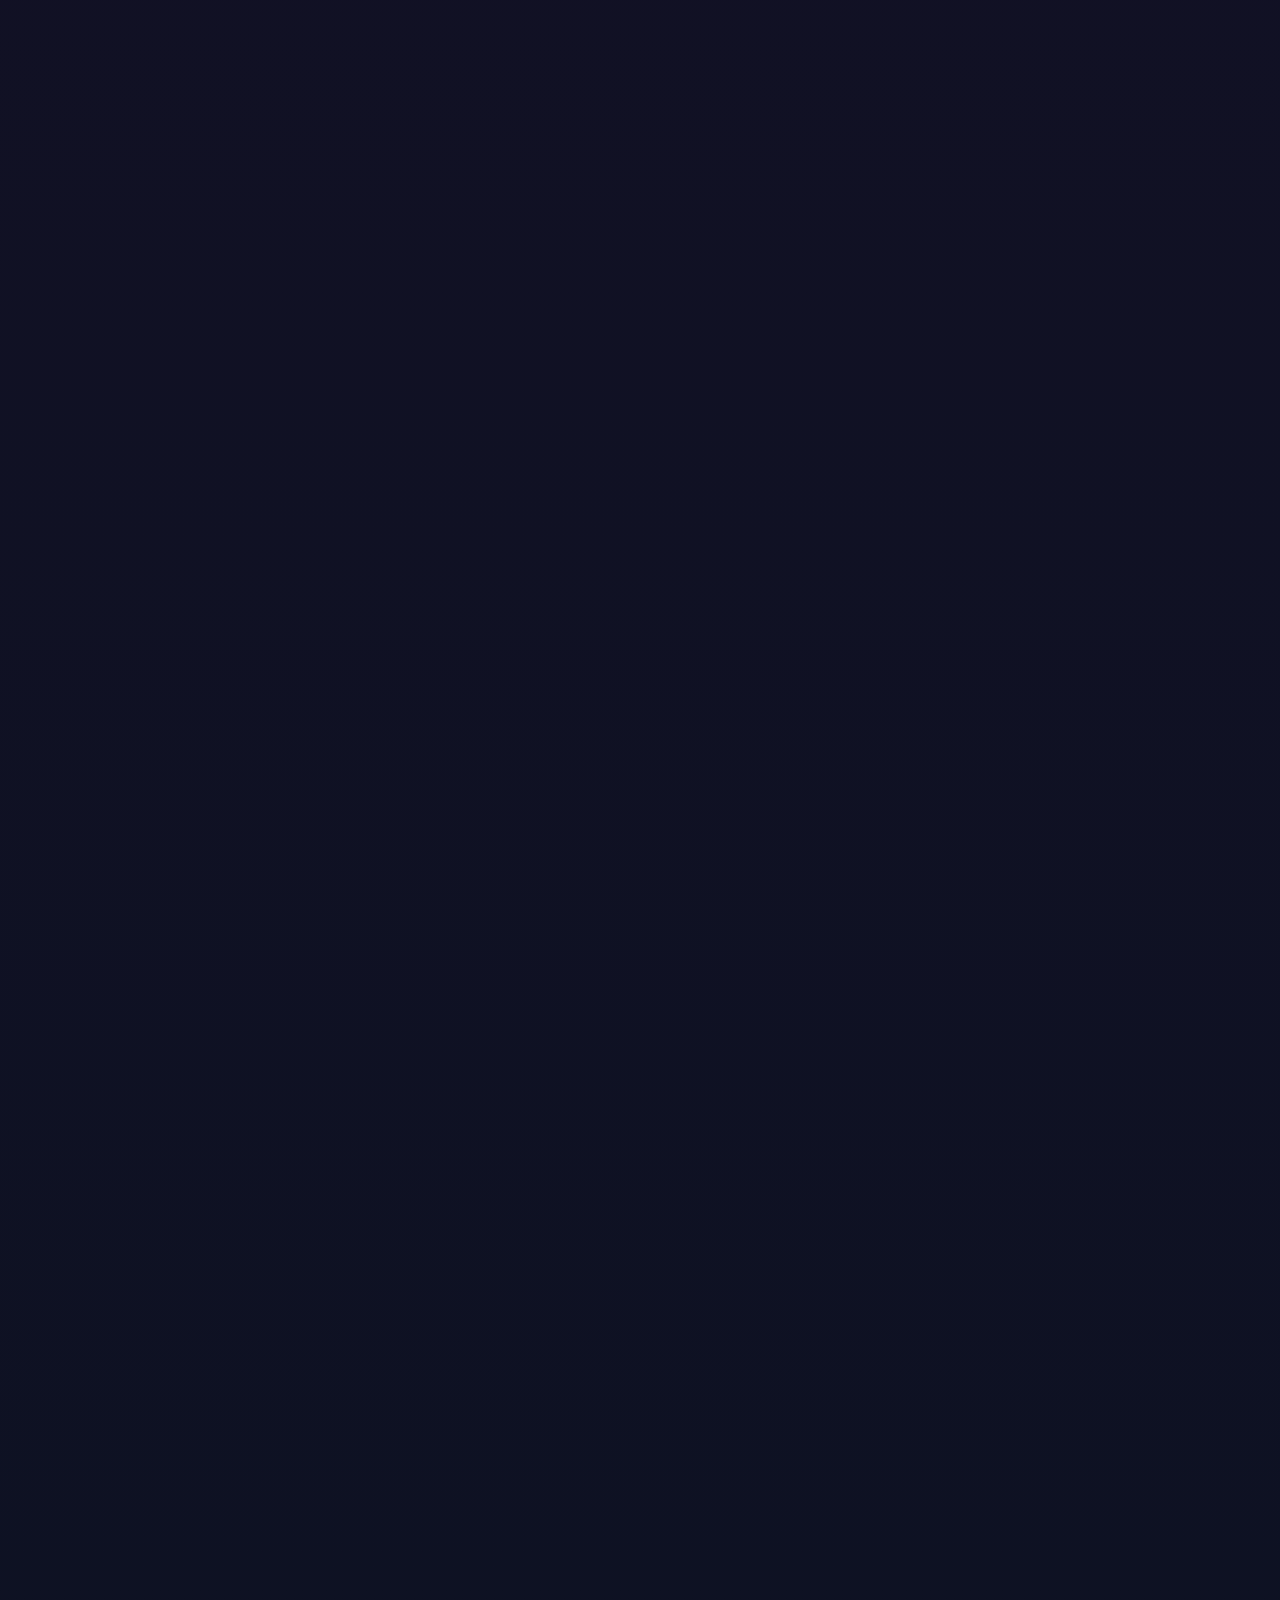
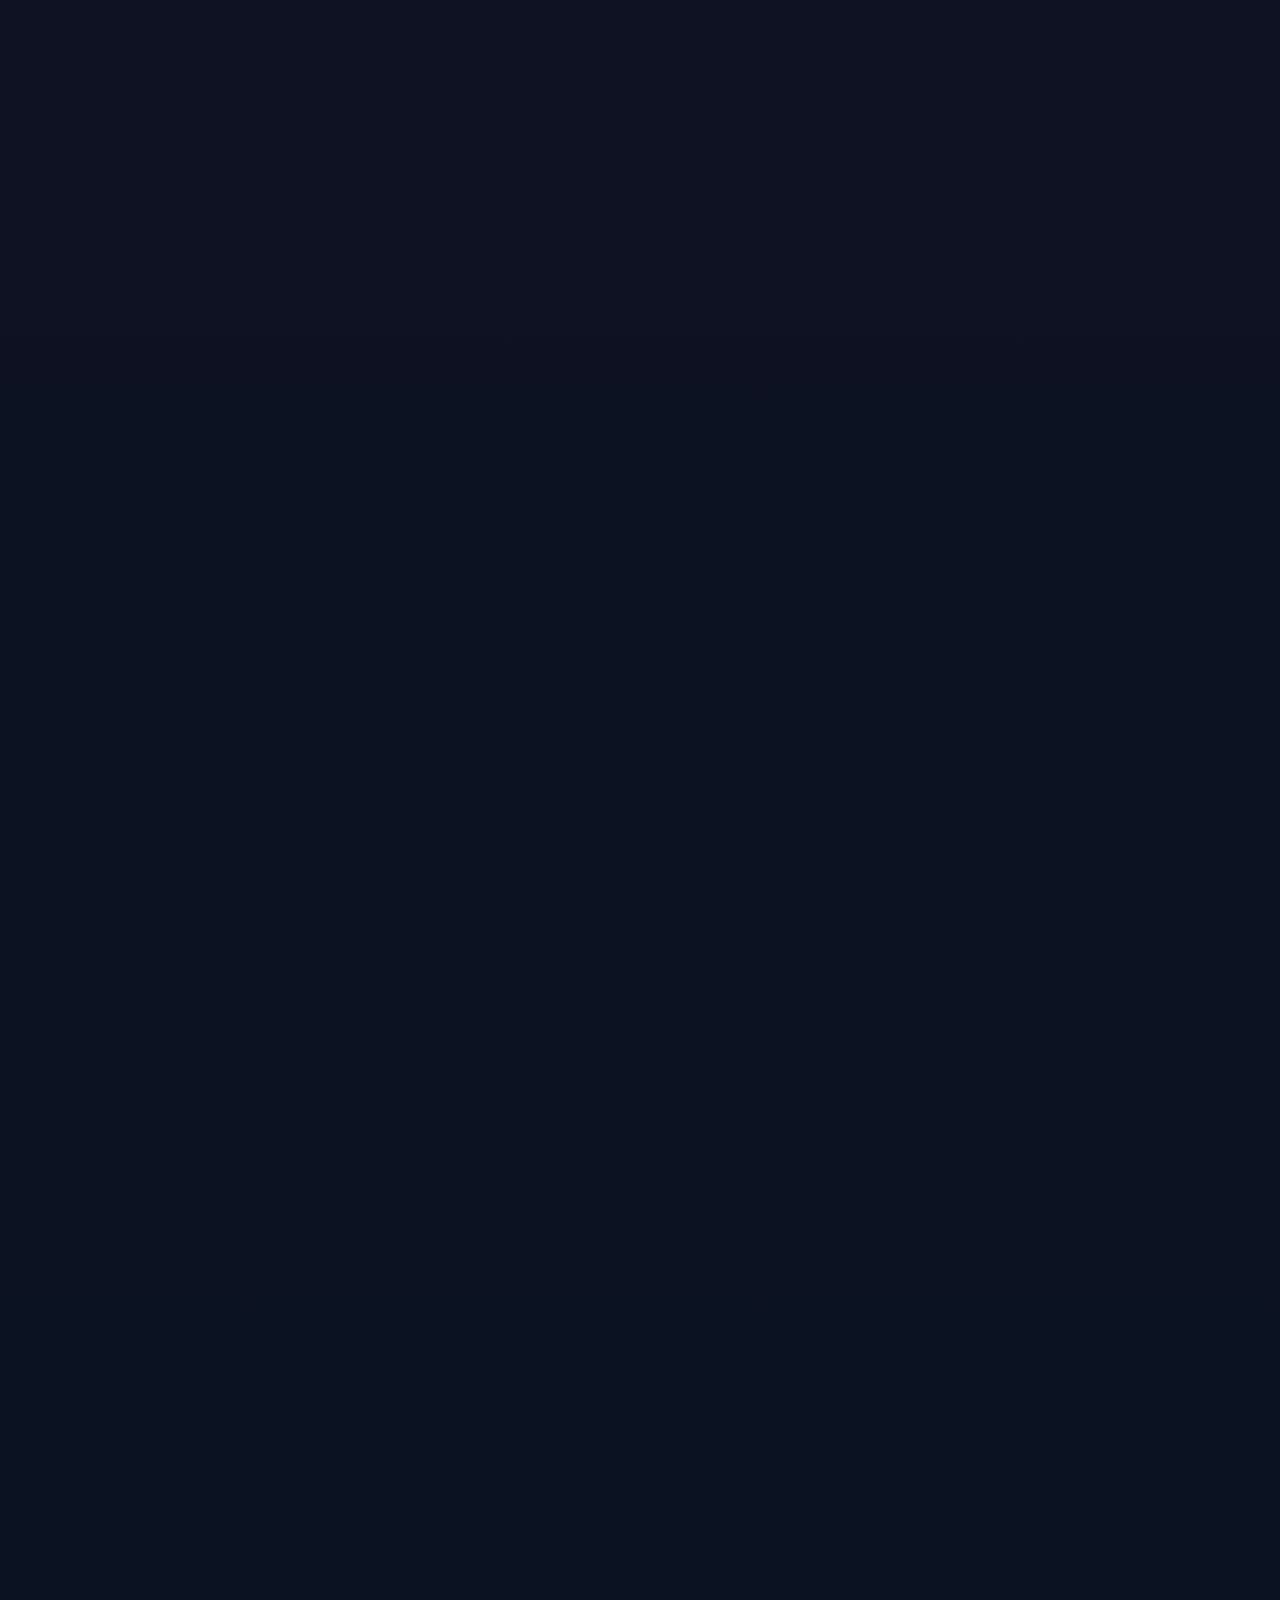
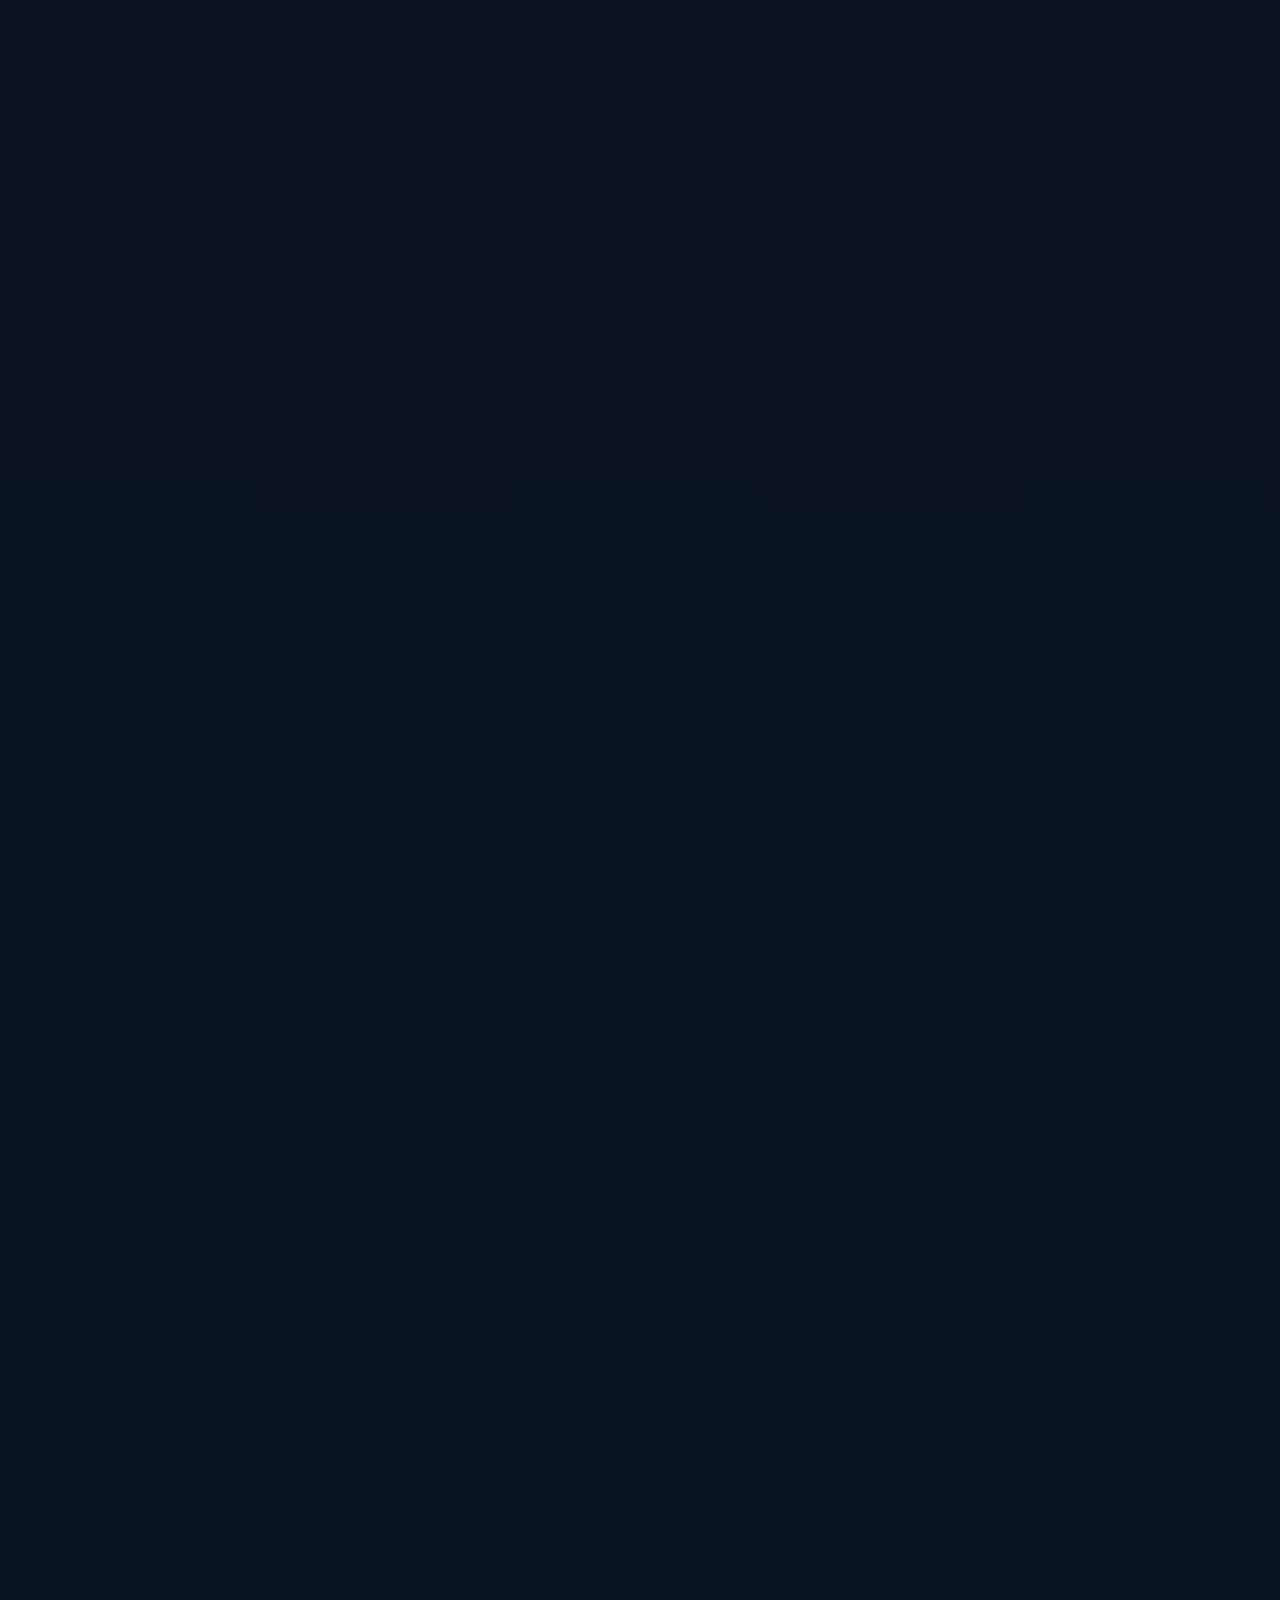
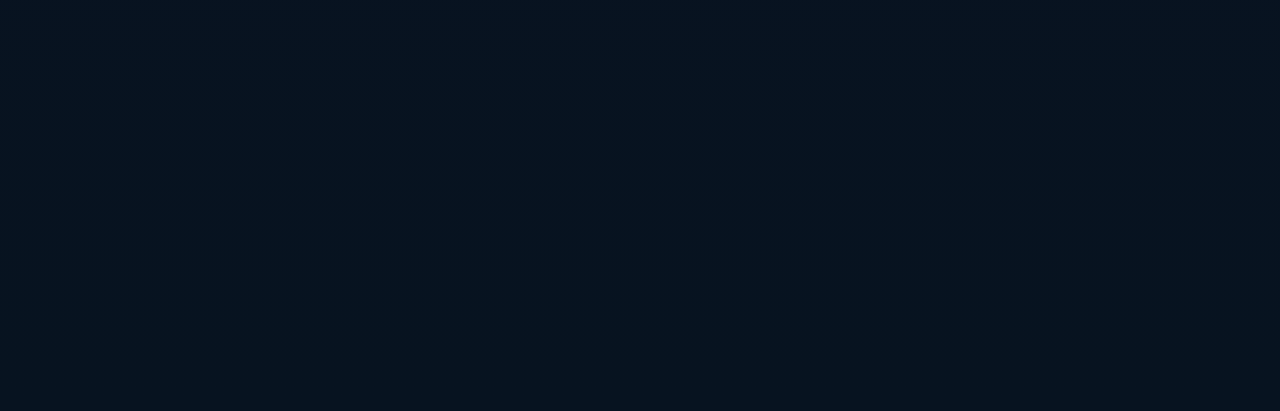
==== commit 229923e4: "Improve birthday site performance" ====
--- a/surprise-v2.html
+++ b/surprise-v2.html
@@ -110,7 +110,7 @@
             <div class="stage-ring stage-ring-one"></div>
             <div class="stage-ring stage-ring-two"></div>
             <div class="stage-panel stage-main">
-              <img
+              <img decoding="async" fetchpriority="high"
                 src="assets/appa-image-5.jpeg"
                 alt="Appa standing confidently in a blue shirt"
               />
@@ -121,14 +121,14 @@
             </div>
 
             <div class="stage-panel stage-side stage-side-top">
-              <img
+              <img decoding="async" loading="lazy"
                 src="assets/appa-image-1.jpeg"
                 alt="A birthday cake moment shared with Appa"
               />
             </div>
 
             <div class="stage-panel stage-side stage-side-bottom">
-              <img
+              <img decoding="async" loading="lazy"
                 src="assets/appa-image-3.jpeg"
                 alt="Appa seated by the seaside with family"
               />
@@ -146,34 +146,34 @@
 
           <div class="marquee-shell">
             <div class="marquee-track">
-              <figure class="marquee-card"><img src="assets/appa-image-1.jpeg" alt="Birthday memory with Appa" /></figure>
-              <figure class="marquee-card"><img src="assets/appa-image-2.jpeg" alt="Appa smiling during a birthday moment" /></figure>
-              <figure class="marquee-card"><img src="assets/appa-image-3.jpeg" alt="Appa with family by the sea" /></figure>
-              <figure class="marquee-card"><img src="assets/appa-image-4.jpeg" alt="A cherished older family photograph" /></figure>
-              <figure class="marquee-card"><img src="assets/appa-image-5.jpeg" alt="Portrait of Appa in a blue shirt" /></figure>
-              <figure class="marquee-card"><img src="assets/appa-image-6.jpeg" alt="Appa standing near patterned curtains" /></figure>
-              <figure class="marquee-card"><img src="assets/appa-image-7.jpeg" alt="Appa smiling gently indoors" /></figure>
-              <figure class="marquee-card"><img src="assets/appa-image-8.jpeg" alt="Appa standing before a grand temple" /></figure>
-              <figure class="marquee-card"><img src="assets/appa-image-9.jpeg" alt="Appa portrait at the temple courtyard" /></figure>
-              <figure class="marquee-card"><img src="assets/appa-image-10.jpeg" alt="Appa sharing a close family selfie" /></figure>
-              <figure class="marquee-card"><img src="assets/appa-image-11.jpeg" alt="Appa and Mummy taking a mirror photo" /></figure>
-              <figure class="marquee-card"><img src="assets/appa-image-12.jpeg" alt="Appa and Mummy standing outdoors" /></figure>
-              <figure class="marquee-card"><img src="assets/appa-image-13.jpeg" alt="Appa mirror portrait inside a mall" /></figure>
-              <figure class="marquee-card"><img src="assets/appa-image-14.jpeg" alt="Family selfie with Appa and Mummy" /></figure>
-              <figure class="marquee-card" aria-hidden="true"><img src="assets/appa-image-1.jpeg" alt="" /></figure>
-              <figure class="marquee-card" aria-hidden="true"><img src="assets/appa-image-2.jpeg" alt="" /></figure>
-              <figure class="marquee-card" aria-hidden="true"><img src="assets/appa-image-3.jpeg" alt="" /></figure>
-              <figure class="marquee-card" aria-hidden="true"><img src="assets/appa-image-4.jpeg" alt="" /></figure>
-              <figure class="marquee-card" aria-hidden="true"><img src="assets/appa-image-5.jpeg" alt="" /></figure>
-              <figure class="marquee-card" aria-hidden="true"><img src="assets/appa-image-6.jpeg" alt="" /></figure>
-              <figure class="marquee-card" aria-hidden="true"><img src="assets/appa-image-7.jpeg" alt="" /></figure>
-              <figure class="marquee-card" aria-hidden="true"><img src="assets/appa-image-8.jpeg" alt="" /></figure>
-              <figure class="marquee-card" aria-hidden="true"><img src="assets/appa-image-9.jpeg" alt="" /></figure>
-              <figure class="marquee-card" aria-hidden="true"><img src="assets/appa-image-10.jpeg" alt="" /></figure>
-              <figure class="marquee-card" aria-hidden="true"><img src="assets/appa-image-11.jpeg" alt="" /></figure>
-              <figure class="marquee-card" aria-hidden="true"><img src="assets/appa-image-12.jpeg" alt="" /></figure>
-              <figure class="marquee-card" aria-hidden="true"><img src="assets/appa-image-13.jpeg" alt="" /></figure>
-              <figure class="marquee-card" aria-hidden="true"><img src="assets/appa-image-14.jpeg" alt="" /></figure>
+              <figure class="marquee-card"><img decoding="async" loading="lazy" src="assets/appa-image-1.jpeg" alt="Birthday memory with Appa" /></figure>
+              <figure class="marquee-card"><img decoding="async" loading="lazy" src="assets/appa-image-2.jpeg" alt="Appa smiling during a birthday moment" /></figure>
+              <figure class="marquee-card"><img decoding="async" loading="lazy" src="assets/appa-image-3.jpeg" alt="Appa with family by the sea" /></figure>
+              <figure class="marquee-card"><img decoding="async" loading="lazy" src="assets/appa-image-4.jpeg" alt="A cherished older family photograph" /></figure>
+              <figure class="marquee-card"><img decoding="async" loading="lazy" src="assets/appa-image-5.jpeg" alt="Portrait of Appa in a blue shirt" /></figure>
+              <figure class="marquee-card"><img decoding="async" loading="lazy" src="assets/appa-image-6.jpeg" alt="Appa standing near patterned curtains" /></figure>
+              <figure class="marquee-card"><img decoding="async" loading="lazy" src="assets/appa-image-7.jpeg" alt="Appa smiling gently indoors" /></figure>
+              <figure class="marquee-card"><img decoding="async" loading="lazy" src="assets/appa-image-8.jpeg" alt="Appa standing before a grand temple" /></figure>
+              <figure class="marquee-card"><img decoding="async" loading="lazy" src="assets/appa-image-9.jpeg" alt="Appa portrait at the temple courtyard" /></figure>
+              <figure class="marquee-card"><img decoding="async" loading="lazy" src="assets/appa-image-10.jpeg" alt="Appa sharing a close family selfie" /></figure>
+              <figure class="marquee-card"><img decoding="async" loading="lazy" src="assets/appa-image-11.jpeg" alt="Appa and Mummy taking a mirror photo" /></figure>
+              <figure class="marquee-card"><img decoding="async" loading="lazy" src="assets/appa-image-12.jpeg" alt="Appa and Mummy standing outdoors" /></figure>
+              <figure class="marquee-card"><img decoding="async" loading="lazy" src="assets/appa-image-13.jpeg" alt="Appa mirror portrait inside a mall" /></figure>
+              <figure class="marquee-card"><img decoding="async" loading="lazy" src="assets/appa-image-14.jpeg" alt="Family selfie with Appa and Mummy" /></figure>
+              <figure class="marquee-card" aria-hidden="true"><img decoding="async" loading="lazy" src="assets/appa-image-1.jpeg" alt="" /></figure>
+              <figure class="marquee-card" aria-hidden="true"><img decoding="async" loading="lazy" src="assets/appa-image-2.jpeg" alt="" /></figure>
+              <figure class="marquee-card" aria-hidden="true"><img decoding="async" loading="lazy" src="assets/appa-image-3.jpeg" alt="" /></figure>
+              <figure class="marquee-card" aria-hidden="true"><img decoding="async" loading="lazy" src="assets/appa-image-4.jpeg" alt="" /></figure>
+              <figure class="marquee-card" aria-hidden="true"><img decoding="async" loading="lazy" src="assets/appa-image-5.jpeg" alt="" /></figure>
+              <figure class="marquee-card" aria-hidden="true"><img decoding="async" loading="lazy" src="assets/appa-image-6.jpeg" alt="" /></figure>
+              <figure class="marquee-card" aria-hidden="true"><img decoding="async" loading="lazy" src="assets/appa-image-7.jpeg" alt="" /></figure>
+              <figure class="marquee-card" aria-hidden="true"><img decoding="async" loading="lazy" src="assets/appa-image-8.jpeg" alt="" /></figure>
+              <figure class="marquee-card" aria-hidden="true"><img decoding="async" loading="lazy" src="assets/appa-image-9.jpeg" alt="" /></figure>
+              <figure class="marquee-card" aria-hidden="true"><img decoding="async" loading="lazy" src="assets/appa-image-10.jpeg" alt="" /></figure>
+              <figure class="marquee-card" aria-hidden="true"><img decoding="async" loading="lazy" src="assets/appa-image-11.jpeg" alt="" /></figure>
+              <figure class="marquee-card" aria-hidden="true"><img decoding="async" loading="lazy" src="assets/appa-image-12.jpeg" alt="" /></figure>
+              <figure class="marquee-card" aria-hidden="true"><img decoding="async" loading="lazy" src="assets/appa-image-13.jpeg" alt="" /></figure>
+              <figure class="marquee-card" aria-hidden="true"><img decoding="async" loading="lazy" src="assets/appa-image-14.jpeg" alt="" /></figure>
             </div>
           </div>
         </section>
@@ -190,25 +190,25 @@
               <strong>Birthday King</strong>
             </div>
             <figure class="orbit-photo orbit-one">
-              <img src="assets/appa-image-1.jpeg" alt="Birthday cake memory with Appa" />
+              <img decoding="async" loading="lazy" src="assets/appa-image-1.jpeg" alt="Birthday cake memory with Appa" />
             </figure>
             <figure class="orbit-photo orbit-two">
-              <img src="assets/appa-image-2.jpeg" alt="Family smile beside Appa" />
+              <img decoding="async" loading="lazy" src="assets/appa-image-2.jpeg" alt="Family smile beside Appa" />
             </figure>
             <figure class="orbit-photo orbit-three">
-              <img src="assets/appa-image-5.jpeg" alt="Portrait of Appa" />
+              <img decoding="async" loading="lazy" src="assets/appa-image-5.jpeg" alt="Portrait of Appa" />
             </figure>
             <figure class="orbit-photo orbit-four">
-              <img src="assets/appa-image-7.jpeg" alt="Appa smiling warmly" />
+              <img decoding="async" loading="lazy" src="assets/appa-image-7.jpeg" alt="Appa smiling warmly" />
             </figure>
             <figure class="orbit-photo orbit-five">
-              <img src="assets/appa-image-8.jpeg" alt="Appa before a temple tower" />
+              <img decoding="async" loading="lazy" src="assets/appa-image-8.jpeg" alt="Appa before a temple tower" />
             </figure>
             <figure class="orbit-photo orbit-six">
-              <img src="assets/appa-image-11.jpeg" alt="Appa and Mummy in a mirror photo" />
+              <img decoding="async" loading="lazy" src="assets/appa-image-11.jpeg" alt="Appa and Mummy in a mirror photo" />
             </figure>
             <figure class="orbit-photo orbit-seven">
-              <img src="assets/appa-image-14.jpeg" alt="Family selfie with Appa" />
+              <img decoding="async" loading="lazy" src="assets/appa-image-14.jpeg" alt="Family selfie with Appa" />
             </figure>
           </div>
         </section>
@@ -302,59 +302,59 @@
 
           <div class="memory-grid">
             <figure class="memory-card memory-card-tall" data-tilt-card data-lightbox-trigger data-caption="A tender birthday moment, full of affection and celebration.">
-              <img src="assets/appa-image-1.jpeg" alt="A birthday cake moment shared with Appa" loading="eager" />
+              <img decoding="async" src="assets/appa-image-1.jpeg" alt="A birthday cake moment shared with Appa" loading="lazy" />
               <figcaption><span>Birthday Joy</span><p>A moment where affection and celebration meet.</p></figcaption>
             </figure>
             <figure class="memory-card" data-tilt-card data-lightbox-trigger data-caption="A candid smile beside Appa, capturing the warmth of family.">
-              <img src="assets/appa-image-2.jpeg" alt="Appa smiling during a birthday moment" loading="lazy" />
+              <img decoding="async" src="assets/appa-image-2.jpeg" alt="Appa smiling during a birthday moment" loading="lazy" />
               <figcaption><span>Shared Laughter</span><p>The kind of joy that only family can create.</p></figcaption>
             </figure>
             <figure class="memory-card memory-card-wide" data-tilt-card data-lightbox-trigger data-caption="Appa by the sea, surrounded by calm light and family presence.">
-              <img src="assets/appa-image-3.jpeg" alt="Appa with family by the sea" loading="lazy" />
+              <img decoding="async" src="assets/appa-image-3.jpeg" alt="Appa with family by the sea" loading="lazy" />
               <figcaption><span>Seaside Calm</span><p>Grace, quiet composure, and a beautiful day together.</p></figcaption>
             </figure>
             <figure class="memory-card" data-tilt-card data-lightbox-trigger data-caption="A precious older portrait that carries the tenderness of family beginnings.">
-              <img src="assets/appa-image-4.jpeg" alt="A cherished older family photograph" loading="lazy" />
+              <img decoding="async" src="assets/appa-image-4.jpeg" alt="A cherished older family photograph" loading="lazy" />
               <figcaption><span>Early Love</span><p>An heirloom memory that feels timeless.</p></figcaption>
             </figure>
             <figure class="memory-card" data-tilt-card data-lightbox-trigger data-caption="A strong portrait of Appa, standing with calm confidence.">
-              <img src="assets/appa-image-5.jpeg" alt="Portrait of Appa in a blue shirt" loading="lazy" />
+              <img decoding="async" src="assets/appa-image-5.jpeg" alt="Portrait of Appa in a blue shirt" loading="lazy" />
               <figcaption><span>Strength In Simplicity</span><p>The presence that makes every room feel steadier.</p></figcaption>
             </figure>
             <figure class="memory-card memory-card-tall" data-tilt-card data-lightbox-trigger data-caption="A portrait filled with dignity, warmth, and quiet stillness.">
-              <img src="assets/appa-image-6.jpeg" alt="Appa standing near patterned curtains" loading="lazy" />
+              <img decoding="async" src="assets/appa-image-6.jpeg" alt="Appa standing near patterned curtains" loading="lazy" />
               <figcaption><span>Graceful Stillness</span><p>A portrait with calmness written into every detail.</p></figcaption>
             </figure>
             <figure class="memory-card" data-tilt-card data-lightbox-trigger data-caption="A gentle smile that carries familiarity, warmth, and home.">
-              <img src="assets/appa-image-7.jpeg" alt="Appa smiling gently indoors" loading="lazy" />
+              <img decoding="async" src="assets/appa-image-7.jpeg" alt="Appa smiling gently indoors" loading="lazy" />
               <figcaption><span>Warm Familiarity</span><p>The smile that turns a house into home.</p></figcaption>
             </figure>
             <figure class="memory-card memory-card-tall" data-tilt-card data-lightbox-trigger data-caption="Appa standing before a magnificent temple, carrying a memory filled with heritage and devotion.">
-              <img src="assets/appa-image-8.jpeg" alt="Appa standing before a grand temple" loading="lazy" />
+              <img decoding="async" src="assets/appa-image-8.jpeg" alt="Appa standing before a grand temple" loading="lazy" />
               <figcaption><span>Temple Majesty</span><p>A proud memory framed by heritage, devotion, and timeless stone.</p></figcaption>
             </figure>
             <figure class="memory-card" data-tilt-card data-lightbox-trigger data-caption="A graceful temple courtyard portrait with Appa at the center of a beautiful travel memory.">
-              <img src="assets/appa-image-9.jpeg" alt="Appa portrait at the temple courtyard" loading="lazy" />
+              <img decoding="async" src="assets/appa-image-9.jpeg" alt="Appa portrait at the temple courtyard" loading="lazy" />
               <figcaption><span>Sacred Visit</span><p>A peaceful journey memory with Appa standing calm and steady.</p></figcaption>
             </figure>
             <figure class="memory-card memory-card-wide" data-tilt-card data-lightbox-trigger data-caption="A close family selfie that carries comfort, affection, and the warmth of home.">
-              <img src="assets/appa-image-10.jpeg" alt="Appa sharing a close family selfie" loading="lazy" />
+              <img decoding="async" src="assets/appa-image-10.jpeg" alt="Appa sharing a close family selfie" loading="lazy" />
               <figcaption><span>Close To Heart</span><p>The kind of family closeness that becomes a forever photo.</p></figcaption>
             </figure>
             <figure class="memory-card" data-tilt-card data-lightbox-trigger data-caption="Appa and Mummy together in a bright mirror moment, simple and beautiful.">
-              <img src="assets/appa-image-11.jpeg" alt="Appa and Mummy taking a mirror photo" loading="lazy" />
+              <img decoding="async" src="assets/appa-image-11.jpeg" alt="Appa and Mummy taking a mirror photo" loading="lazy" />
               <figcaption><span>Together Always</span><p>A bright moment of partnership, patience, and shared life.</p></figcaption>
             </figure>
             <figure class="memory-card" data-tilt-card data-lightbox-trigger data-caption="Appa and Mummy standing together outdoors, surrounded by daylight and color.">
-              <img src="assets/appa-image-12.jpeg" alt="Appa and Mummy standing outdoors" loading="lazy" />
+              <img decoding="async" src="assets/appa-image-12.jpeg" alt="Appa and Mummy standing outdoors" loading="lazy" />
               <figcaption><span>Daylight Memory</span><p>Two people whose love and effort built the feeling of home.</p></figcaption>
             </figure>
             <figure class="memory-card memory-card-tall" data-tilt-card data-lightbox-trigger data-caption="A confident mall portrait of Appa, relaxed, composed, and full of presence.">
-              <img src="assets/appa-image-13.jpeg" alt="Appa mirror portrait inside a mall" loading="lazy" />
+              <img decoding="async" src="assets/appa-image-13.jpeg" alt="Appa mirror portrait inside a mall" loading="lazy" />
               <figcaption><span>Modern Portrait</span><p>A stylish everyday frame with Appa's quiet confidence.</p></figcaption>
             </figure>
             <figure class="memory-card memory-card-wide" data-tilt-card data-lightbox-trigger data-caption="A family selfie with Appa and Mummy, full of belonging and shared happiness.">
-              <img src="assets/appa-image-14.jpeg" alt="Family selfie with Appa and Mummy" loading="lazy" />
+              <img decoding="async" src="assets/appa-image-14.jpeg" alt="Family selfie with Appa and Mummy" loading="lazy" />
               <figcaption><span>Family Frame</span><p>A beautiful reminder that the best place is together.</p></figcaption>
             </figure>
           </div>
@@ -431,7 +431,7 @@
             </div>
 
             <div class="video-frame" id="videoFrame" hidden>
-              <video id="surpriseVideo" controls preload="metadata" playsinline>
+              <video id="surpriseVideo" controls preload="none" playsinline>
                 <source src="assets/appa-surprise-video.mp4" type="video/mp4" />
                 Your browser does not support the video tag.
               </video>
@@ -453,11 +453,11 @@
         Close
       </button>
       <figure class="lightbox-figure">
-        <img id="lightboxImage" src="" alt="" />
+        <img decoding="async" loading="lazy" id="lightboxImage" src="" alt="" />
         <figcaption id="lightboxCaption"></figcaption>
       </figure>
     </div>
 
-    <script src="script-v2.js"></script>
+    <script src="script-v2.js" defer></script>
   </body>
 </html>
--- a/styles.css
+++ b/styles.css
@@ -81,6 +81,7 @@
 
 .aurora-field {
   position: fixed;
+  contain: strict;
   inset: -18vh -12vw;
   z-index: 0;
   overflow: hidden;
@@ -95,7 +96,7 @@
   width: 124%;
   height: 22vh;
   border-radius: 50%;
-  filter: blur(30px);
+  filter: blur(18px);
   transform: rotate(-8deg);
   animation: auroraWave 16s ease-in-out infinite alternate;
 }
@@ -157,7 +158,7 @@
 .ambient {
   position: fixed;
   border-radius: 999px;
-  filter: blur(16px);
+  filter: blur(10px);
   opacity: 0.55;
   pointer-events: none;
 }
@@ -208,7 +209,7 @@
 .intro-orb {
   position: absolute;
   border-radius: 999px;
-  filter: blur(12px);
+  filter: blur(8px);
   opacity: 0.9;
   animation: drift 9s ease-in-out infinite alternate;
 }
@@ -240,7 +241,7 @@
   background:
     linear-gradient(180deg, rgba(255, 255, 255, 0.08), rgba(255, 255, 255, 0.02)),
     rgba(9, 19, 34, 0.72);
-  backdrop-filter: blur(22px);
+  backdrop-filter: blur(14px);
   box-shadow: var(--shadow);
 }
 
@@ -333,7 +334,7 @@
   border: 1px solid var(--line);
   border-radius: 999px;
   background: rgba(8, 18, 31, 0.54);
-  backdrop-filter: blur(20px);
+  backdrop-filter: blur(12px);
   box-shadow: var(--shadow);
 }
 
@@ -411,7 +412,7 @@
   border-radius: var(--radius-lg);
   border: 1px solid var(--line);
   background: rgba(255, 255, 255, 0.05);
-  backdrop-filter: blur(18px);
+  backdrop-filter: blur(10px);
   box-shadow: var(--shadow);
 }
 
@@ -434,7 +435,7 @@
   border-radius: 22px;
   border: 1px solid var(--line);
   background: rgba(255, 255, 255, 0.04);
-  backdrop-filter: blur(16px);
+  backdrop-filter: blur(10px);
   box-shadow: var(--shadow);
 }
 
@@ -468,7 +469,7 @@
   border-radius: 44px;
   background:
     conic-gradient(from 130deg, rgba(255, 111, 145, 0.16), rgba(88, 240, 200, 0.16), rgba(246, 184, 95, 0.14), rgba(184, 148, 255, 0.16), rgba(255, 111, 145, 0.16));
-  filter: blur(22px);
+  filter: blur(12px);
   animation: chromaPulse 8s ease-in-out infinite;
 }
 
@@ -525,13 +526,13 @@
 
 .stage-main {
   inset: 30px 0 0 88px;
-  animation: portraitBreathe 9s ease-in-out infinite;
+  animation: portraitBreathe 12s ease-in-out infinite;
 }
 
 .stage-side {
   width: 210px;
   height: 250px;
-  backdrop-filter: blur(18px);
+  backdrop-filter: blur(10px);
 }
 
 .stage-side-top {
@@ -574,6 +575,8 @@
 
 .section {
   padding-top: 90px;
+  content-visibility: auto;
+  contain-intrinsic-size: 900px;
 }
 
 .section-head {
@@ -612,7 +615,7 @@
   border: 1px solid rgba(255, 255, 255, 0.1);
   box-shadow: var(--shadow);
   transform: rotate(var(--tilt, -2deg));
-  animation: reelFloat 7s ease-in-out infinite;
+  animation: reelFloat 9s ease-in-out infinite;
   animation-delay: var(--delay, 0s);
 }
 
@@ -717,7 +720,7 @@
   border-radius: 26px;
   border: 1px solid rgba(255, 255, 255, 0.18);
   box-shadow: 0 20px 60px rgba(0, 0, 0, 0.34);
-  animation: orbitFloat 7s ease-in-out infinite;
+  animation: orbitFloat 10s ease-in-out infinite;
 }
 
 .orbit-photo img {
@@ -793,7 +796,7 @@
 .dream-card {
   border: 1px solid var(--line);
   background: var(--surface);
-  backdrop-filter: blur(18px);
+  backdrop-filter: blur(10px);
   box-shadow: var(--shadow);
 }
 
@@ -909,8 +912,6 @@
   transform-style: preserve-3d;
   transition: transform 220ms ease, box-shadow 220ms ease, border-color 220ms ease;
   isolation: isolate;
-  animation: cardDrift 8s ease-in-out infinite;
-  animation-delay: calc(var(--card-index, 0) * -0.7s);
 }
 
 .memory-card::before {
@@ -975,6 +976,11 @@
   will-change: transform;
 }
 
+.memory-card.visible {
+  animation: cardDrift 9s ease-in-out infinite;
+  animation-delay: calc(var(--card-index, 0) * -0.45s);
+}
+
 .memory-card:nth-child(1) {
   --card-index: 1;
 }
@@ -1441,6 +1447,33 @@
 }
 
 @media (max-width: 780px) {
+  .aurora-field,
+  .ambient,
+  .stage-ring {
+    display: none;
+  }
+
+  .marquee-track,
+  .marquee-card,
+  .orbit-photo,
+  .stage-main,
+  .memory-card.visible {
+    animation-duration: 18s;
+  }
+
+  .intro-panel,
+  .topbar,
+  .hero-quote,
+  .honor-item,
+  .stage-side,
+  .tribute-card,
+  .memory-card,
+  .letter-panel,
+  .dream-card,
+  .lightbox {
+    backdrop-filter: none;
+  }
+
   .page-shell {
     width: min(calc(100% - 20px), var(--max-width));
     padding-top: 18px;
